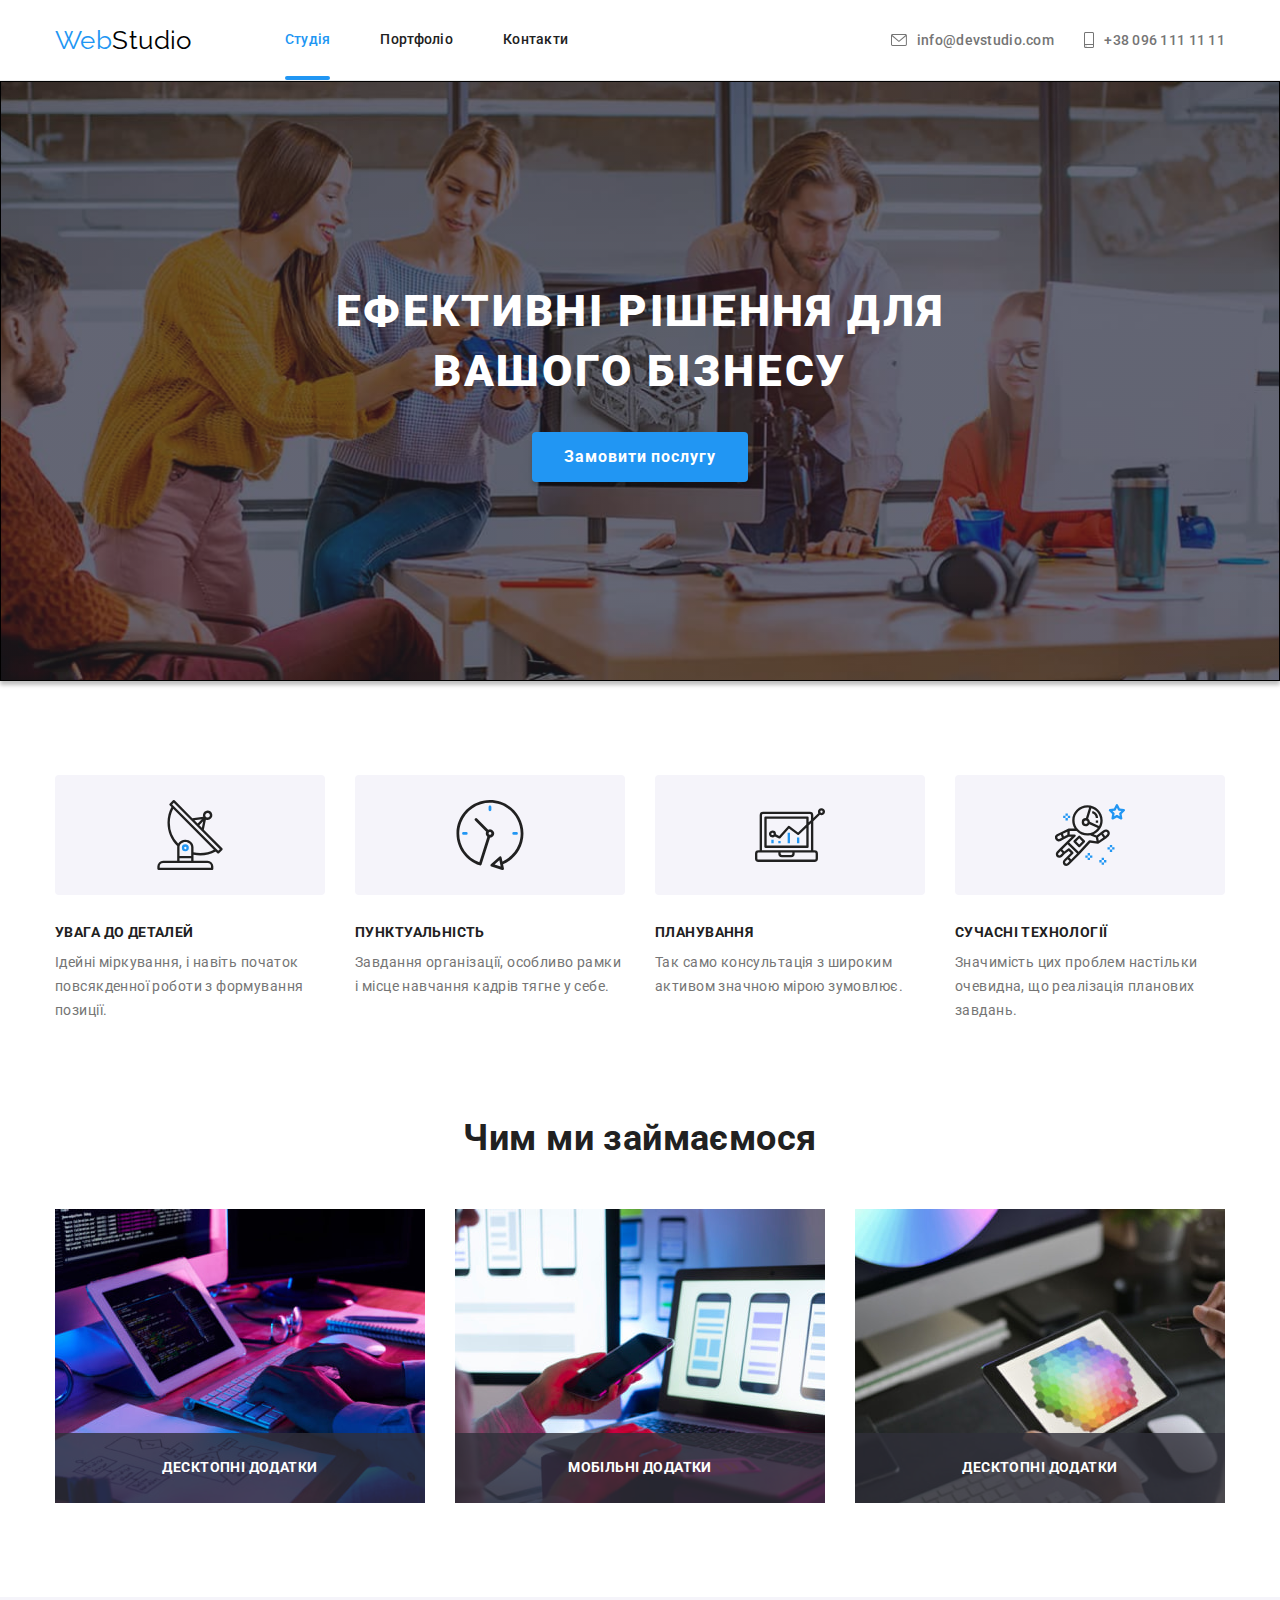
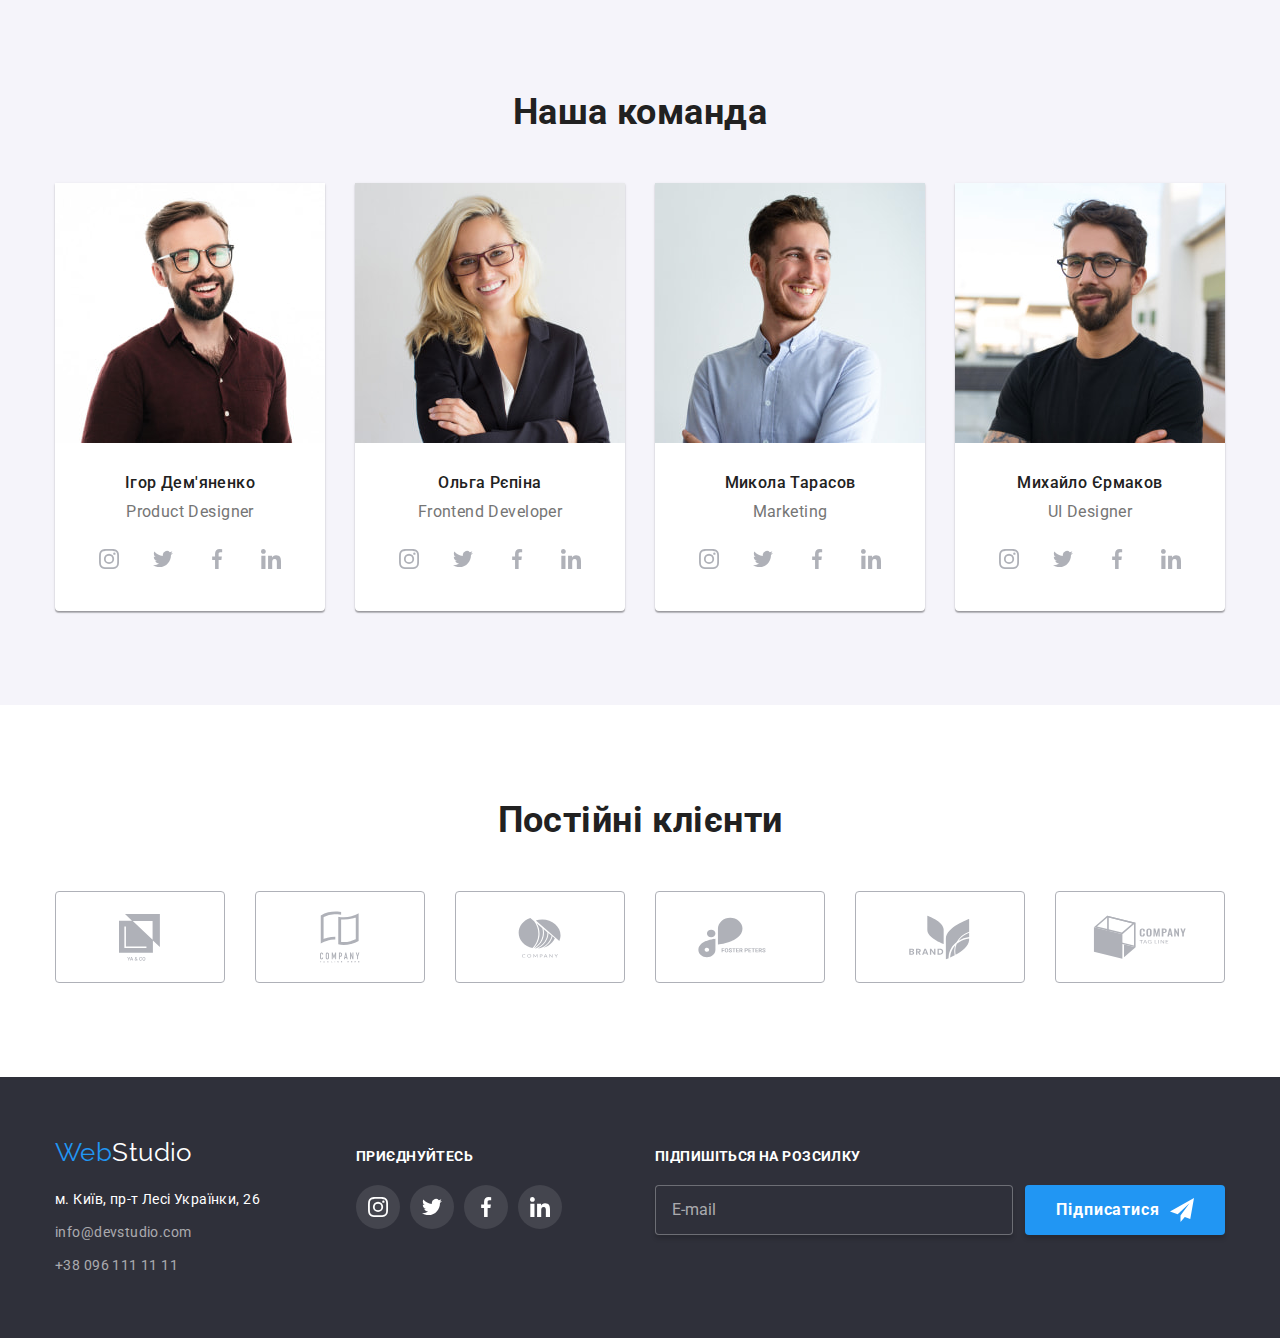
==== index.html @ acabb7f8 "Скопіював файли з попередньої роботи" ====
<!DOCTYPE html>
<html lang="uk">
  <head>
    <meta charset="UTF-8" />
    <meta http-equiv="X-UA-Compatible" content="IE=edge" />
    <meta name="viewport" content="width=device-width, initial-scale=1.0" />
    <title>Веб студія</title>
    <link rel="preconnect" href="https://fonts.googleapis.com" />
    <link rel="preconnect" href="https://fonts.gstatic.com" crossorigin />
    <link
      href="https://fonts.googleapis.com/css2?family=Raleway:wght@700&family=Roboto:wght@400;500;700;900&display=swap"
      rel="stylesheet"
    />
    <link
      rel="stylesheet"
      href="https://cdnjs.cloudflare.com/ajax/libs/modern-normalize/1.1.0/modern-normalize.min.css"
    />
    <link rel="stylesheet" href="./css/main.min.css" />
  </head>
  <body class="page">
    <!-- Шапка -->

    <header class="header">
      <div class="container container--header-flex">
        <nav class="navigation">
          <a href="./index.html" class="logo"
            >Web<span class="logo__item">Studio</span></a
          >

          <ul class="nav-list">
            <li class="nav-list__item">
              <a href="./index.html" class="nav-list__link nav-list__link--current">Студія</a>
            </li>
            <li class="nav-list__item">
              <a href="./portfolio.html" class="nav-list__link">Портфоліо</a>
            </li>
            <li class="nav-list__item"><a href="" class="nav-list__link">Контакти</a></li>
          </ul>
        </nav>

        <ul class="header__contact">
          <li class="header__contact-item">
            <a href="mailto:info@devstudio.com" class="header__contact-link">
              <span class="header__contact-icon-wrapper">
                <svg class="header__contact-icon" width="16" height="16">
                  <use href="./images/icons.svg#icon-envelope"></use>
                </svg> </span
              >info@devstudio.com</a
            >
          </li>
          <li class="header__contact-item">
            <a href="tel:+380961111111" class="header__contact-link">
              <span class="header__contact-icon-wrapper">
                <svg class="header__contact-icon" width="10" height="16">
                  <use href="./images/icons.svg#icon-smartphone"></use>
                </svg> </span
              >+38 096 111 11 11</a
            >
          </li>
        </ul>
      </div>
    </header>

    <main>
      <!-- Герой -->

      <section class="hero">
        <div class="container">
          <h1 class="hero__title">Ефективні рішення для вашого бізнесу</h1>
          <button type="button" class="button hero__button button--curiousblue-color" data-modal-open>
            Замовити послугу
          </button>
        </div>

        <!-- Модальне вікно  -->

        <div class="backdrop backdrop--is-hidden" data-modal>
          <div class="modal">
            <button class="button modal__button" data-modal-close>
              <svg class="modal__icon-closing" width="18" height="18">
                <use href="./images/icons.svg#icon-cross"></use>
              </svg>
            </button>

            <form class="modal-form">
              <b class="modal-form__title"
                >Залиште свої дані, ми вам передзвонимо</b
              >

              <label class="modal-form__field">
                <span class="modal-form__label">Ім'я</span>
                <span class="modal-form__wrapper">
                  <input
                    class="modal-form__input"
                    type="text"
                    name="user-name"
                    required
                  />
                  <svg class="modal-form__icon" width="18" height="18">
                    <use href="./images/icons.svg#icon-name"></use>
                  </svg>
                </span>
              </label>

              <label class="modal-form__field">
                <span class="modal-form__label">Телефон</span>
                <span class="modal-form__wrapper">
                  <input
                    class="modal-form__input"
                    type="tel"
                    name="user-phone"
                    required
                  />
                  <svg class="modal-form__icon" width="18" height="18">
                    <use href="./images/icons.svg#icon-telephone"></use>
                  </svg>
                </span>
              </label>

              <label class="modal-form__field">
                <span class="modal-form__label">Пошта</span>
                <span class="modal-form__wrapper">
                  <input
                    class="modal-form__input"
                    type="email"
                    name="user-mail"
                    required
                  />
                  <svg class="modal-form__icon" width="18" height="18">
                    <use href="./images/icons.svg#icon-mail"></use>
                  </svg>
                </span>
              </label>

              <label class="modal-form__field modal-form__field--indent">
                <span class="modal-form__label">Коментар</span>
                <textarea
                  class="modal-form__comment"
                  name="comment"
                  placeholder="Введіть текст"
                ></textarea>
              </label>

              <div class="modal-form__checkbox">
                <input
                  class="modal-form__policy visually-hidden"
                  type="checkbox"
                  name="policy"
                  id="policy"
                  required
                />

                <label for="policy" class="modal-form__checkbox-label">
                  
                  <span class="modal-form__checkbox-icon">
                    <svg class="modal-form__icon-policy-check" width="16" height="16">
                      <use href="./images/icons.svg#icon-check"></use>
                    </svg>
                  </span>
                  Погоджуюся з розсилкою та приймаю&nbsp;<a
                    class="modal-form__link"
                    href=""
                    >Умови договору</a
                  >
                </label>
              </div>

              <button class="button modal-form__button button--curiousblue-color" type="submit">Відправити</button>
            </form>
          </div>
        </div>
      </section>

      <!-- Друга секція Якості-->

      <section class="section">
        <div class="container">
          <h2 class="section__title visually-hidden">Особливості організації</h2>

          <ul class="qualities-list">
            <li class="qualities-list__item">
              <div class="qualities-list__icon-wrapper">
                <svg class="qualities-list__item-icon" width="70" height="70">
                  <use href="./images/icons.svg#icon-antenna"></use>
                </svg>
              </div>
              <h3 class="qualities-list__title">Увага до деталей</h3>
              <p class="qualities-list__text">
                Ідейні міркування, і навіть початок повсякденної роботи з
                формування позиції.
              </p>
            </li>
            <li class="qualities-list__item">
              <div class="qualities-list__icon-wrapper">
                <svg class="qualities-list__item-icon" width="70" height="70">
                  <use href="./images/icons.svg#icon-clock"></use>
                </svg>
              </div>
              <h3 class="qualities-list__title">Пунктуальність</h3>
              <p class="qualities-list__text">
                Завдання організації, особливо рамки і місце навчання кадрів
                тягне у себе.
              </p>
            </li>
            <li class="qualities-list__item">
              <div class="qualities-list__icon-wrapper">
                <svg class="qualities-list__item-icon" width="70" height="70">
                  <use href="./images/icons.svg#icon-diagram"></use>
                </svg>
              </div>
              <h3 class="qualities-list__title">Планування</h3>
              <p class="qualities-list__text">
                Так само консультація з широким активом значною мірою зумовлює.
              </p>
            </li>
            <li class="qualities-list__item">
              <div class="qualities-list__icon-wrapper">
                <svg class="qualities-list__item-icon" width="70" height="70">
                  <use href="./images/icons.svg#icon-astronaut"></use>
                </svg>
              </div>
              <h3 class="qualities-list__title">Сучасні технології</h3>
              <p class="qualities-list__text">
                Значимість цих проблем настільки очевидна, що реалізація
                планових завдань.
              </p>
            </li>
          </ul>
        </div>
      </section>

      <!-- Третя секція Профіль-->

      <section class="section section--indent">
        <div class="container">
          <h2 class="section__title">Чим ми займаємося</h2>

          <ul class="profile">
            <li class="profile__item">
              <img
                class="image"
                src="./images/img_1.jpg"
                alt="Десктопні додатки"
                width="370"
              />
              <div class="profile__background-text">
                <p class="profile__text">Десктопні додатки</p>
              </div>
            </li>
            <li class="profile__item">
              <img
                class="image"
                src="./images/img_2.jpg"
                alt="Мобільні додатки"
                width="370"
              />
              <div class="profile__background-text">
                <p class="profile__text">Мобільні додатки</p>
              </div>
            </li>
            <li class="profile__item">
              <img
                class="image"
                src="./images/img_3.jpg"
                alt="Дизайнерські рішення"
                width="370"
              />
              <div class="profile__background-text">
                <p class="profile__text">Десктопні додатки</p>
              </div>
            </li>
          </ul>
        </div>
      </section>

      <!-- Четверта секція Команда-->

      <section class="section section--team-bg">
        <div class="container">
          <h2 class="section__title">Наша команда</h2>

          <ul class="team-list">
            <li class="team-list__item">
              <img
                class="image"
                src="./images/fotoPorductDesinger.jpg"
                alt="Фото Ігора Дем'яненко"
                width="270"
              />
              <div class="team-list__item-body">
                <h3 class="team-list__title">Ігор Дем'яненко</h3>
                <p class="team-list__text" lang="en">Product Designer</p>
                <ul class="socials">
                  <li class="socials__item">
                    <a href="" class="socials__link socials__link--color-team">
                      <svg class="socials__icon" width="20" height="20">
                        <use href="./images/icons.svg#icon-instagram"></use>
                      </svg>
                    </a>
                  </li>
                  <li class="socials__item">
                    <a href="" class="socials__link socials__link--color-team">
                      <svg class="socials__icon" width="20" height="20">
                        <use href="./images/icons.svg#icon-twitter"></use>
                      </svg>
                    </a>
                  </li>
                  <li class="socials__item">
                    <a href="" class="socials__link socials__link--color-team">
                      <svg class="socials__icon" width="20" height="20">
                        <use href="./images/icons.svg#icon-facebook"></use>
                      </svg>
                    </a>
                  </li>
                  <li class="socials__item">
                    <a href="" class="socials__link socials__link--color-team">
                      <svg class="socials__icon" width="20" height="20">
                        <use href="./images/icons.svg#icon-linkedin"></use>
                      </svg>
                    </a>
                  </li>
                </ul>
              </div>
            </li>
            <li class="team-list__item">
              <img
                class="image"
                src="./images/fotoFrontendDeveloper.jpg"
                alt="Фото Ольгі Рєпіна"
                width="270"
              />
              <div class="team-list__item-body">
                <h3 class="team-list__title">Ольга Рєпіна</h3>
                <p class="team-list__text" lang="en">Frontend Developer</p>
                <ul class="socials">
                  <li class="socials__item">
                    <a href="" class="socials__link socials__link--color-team">
                      <svg class="socials__icon" width="20" height="20">
                        <use href="./images/icons.svg#icon-instagram"></use>
                      </svg>
                    </a>
                  </li>
                  <li class="socials__item">
                    <a href="" class="socials__link socials__link--color-team">
                      <svg class="socials__icon" width="20" height="20">
                        <use href="./images/icons.svg#icon-twitter"></use>
                      </svg>
                    </a>
                  </li>
                  <li class="socials__item">
                    <a href="" class="socials__link socials__link--color-team">
                      <svg class="socials__icon" width="20" height="20">
                        <use href="./images/icons.svg#icon-facebook"></use>
                      </svg>
                    </a>
                  </li>
                  <li class="socials__item">
                    <a href="" class="socials__link socials__link--color-team">
                      <svg class="socials__icon" width="20" height="20">
                        <use href="./images/icons.svg#icon-linkedin"></use>
                      </svg>
                    </a>
                  </li>
                </ul>
              </div>
            </li>
            <li class="team-list__item">
              <img
                class="image"
                src="./images/fotoMarketing.jpg"
                alt="Фото Миколи Тарасова"
                width="270"
              />
              <div class="team-list__item-body">
                <h3 class="team-list__title">Микола Тарасов</h3>
                <p class="team-list__text" lang="en">Marketing</p>
                <ul class="socials">
                  <li class="socials__item">
                    <a href="" class="socials__link socials__link--color-team">
                      <svg class="socials__icon" width="20" height="20">
                        <use href="./images/icons.svg#icon-instagram"></use>
                      </svg>
                    </a>
                  </li>
                  <li class="socials__item">
                    <a href="" class="socials__link socials__link--color-team">
                      <svg class="socials__icon" width="20" height="20">
                        <use href="./images/icons.svg#icon-twitter"></use>
                      </svg>
                    </a>
                  </li>
                  <li class="socials__item">
                    <a href="" class="socials__link socials__link--color-team">
                      <svg class="socials__icon" width="20" height="20">
                        <use href="./images/icons.svg#icon-facebook"></use>
                      </svg>
                    </a>
                  </li>
                  <li class="socials__item">
                    <a href="" class="socials__link socials__link--color-team">
                      <svg class="socials__icon" width="20" height="20">
                        <use href="./images/icons.svg#icon-linkedin"></use>
                      </svg>
                    </a>
                  </li>
                </ul>
              </div>
            </li>
            <li class="team-list__item">
              <img
                class="image"
                src="./images/fotoUIDesigner.jpg"
                alt="Фото Михайло Єрмакова"
                width="270"
              />
              <div class="team-list__item-body">
                <h3 class="team-list__title">Михайло Єрмаков</h3>
                <p class="team-list__text" lang="en">UI Designer</p>
                <ul class="socials">
                  <li class="socials__item">
                    <a href="" class="socials__link socials__link--color-team">
                      <svg class="socials__icon" width="20" height="20">
                        <use href="./images/icons.svg#icon-instagram"></use>
                      </svg>
                    </a>
                  </li>
                  <li class="socials__item">
                    <a href="" class="socials__link socials__link--color-team">
                      <svg class="socials__icon" width="20" height="20">
                        <use href="./images/icons.svg#icon-twitter"></use>
                      </svg>
                    </a>
                  </li>
                  <li class="socials__item">
                    <a href="" class="socials__link socials__link--color-team">
                      <svg class="socials__icon" width="20" height="20">
                        <use href="./images/icons.svg#icon-facebook"></use>
                      </svg>
                    </a>
                  </li>
                  <li class="socials__item">
                    <a href="" class="socials__link socials__link--color-team">
                      <svg class="socials__icon" width="20" height="20">
                        <use href="./images/icons.svg#icon-linkedin"></use>
                      </svg>
                    </a>
                  </li>
                </ul>
              </div>
            </li>
          </ul>
        </div>
      </section>

      <!-- П'ята секція Постійні клієнти -->

      <section class="section">
        <div class="container">
          <h2 class="section__title">Постійні клієнти</h2>

          <ul class="client-list">
            <li class="client-list__item">
              <a href="" class="client-list__link">
                <svg class="client-list__icon" width="41" height="47">
                  <use href="./images/icons.svg#icon-client-1"></use>
                </svg>
              </a>
            </li>

            <li class="client-list__item">
              <a href="" class="client-list__link">
                <svg class="client-list__icon" width="40" height="52">
                  <use href="./images/icons.svg#icon-client-2"></use>
                </svg>
              </a>
            </li>

            <li class="client-list__item">
              <a href="" class="client-list__link">
                <svg class="client-list__icon" width="43" height="41">
                  <use href="./images/icons.svg#icon-client-3"></use>
                </svg>
              </a>
            </li>

            <li class="client-list__item">
              <a href="" class="client-list__link">
                <svg class="client-list__icon" width="84" height="41">
                  <use href="./images/icons.svg#icon-client-4"></use>
                </svg>
              </a>
            </li>

            <li class="client-list__item">
              <a href="" class="client-list__link">
                <svg class="client-list__icon" width="63" height="45">
                  <use href="./images/icons.svg#icon-client-5"></use>
                </svg>
              </a>
            </li>

            <li class="client-list__item">
              <a href="" class="client-list__link">
                <svg class="client-list__icon" width="94" height="44">
                  <use href="./images/icons.svg#icon-client-6"></use>
                </svg>
              </a>
            </li>
          </ul>
        </div>
      </section>
    </main>

    <!-- Футер -->

    <footer class="footer">
      <div class="container container--footer-flex">
        <div>
          <a href="./index.html" class="logo footer__logo"
            >Web<span class="logo__item logo__item--color-white">Studio</span></a
          >

          <address class="address">
            м. Київ, пр-т Лесі Українки, 26
            <ul class="address__contact">
              <li class="address__contact-item">
                <a href="mailto:info@devstudio.com" class="address__contact-link"
                  >info@devstudio.com</a
                >
              </li>
              <li class="address__contact-item">
                <a href="tel:+380961111111" class="address__contact-link">+38 096 111 11 11</a>
              </li>
            </ul>
          </address>
        </div>
        <div class="footer__social-media">
          <b class="footer__text">приєднуйтесь</b>
          <ul class="socials">
            <li class="socials__item">
              <a href="" class="socials__link">
                <svg class="socials__icon" width="20" height="20">
                  <use href="./images/icons.svg#icon-instagram"></use>
                </svg>
              </a>
            </li>
            <li class="socials__item">
              <a href="" class="socials__link">
                <svg class="socials__icon" width="20" height="20">
                  <use href="./images/icons.svg#icon-twitter"></use>
                </svg>
              </a>
            </li>
            <li class="socials__item">
              <a href="" class="socials__link">
                <svg class="socials__icon" width="20" height="20">
                  <use href="./images/icons.svg#icon-facebook"></use>
                </svg>
              </a>
            </li>
            <li class="socials__item">
              <a href="" class="socials__link">
                <svg class="socials__icon" width="20" height="20">
                  <use href="./images/icons.svg#icon-linkedin"></use>
                </svg>
              </a>
            </li>
          </ul>
          
        </div>
        <div class="footer__mailing">
          <b class="footer__text">Підпишіться на розсилку</b>
          <form class="form">
            <input
              class="form__input"
              type="email"
              name="mail"
              autocomplete="off"
              placeholder="E-mail"
            />
            <button class="button form__button button--curiousblue-color" type="submit">
              Підписатися
              <svg class="button__icon" width="24" height="24">
                <use href="./images/icons.svg#icon-send"></use>
              </svg>
            </button>
          </form>
        </div>
      </div>
    </footer>
    <script src="./js/modal.js"></script>
  </body>
</html>
---- css/main.min.css ----
:root{--primary-font: "Roboto", sans-serif;--secondary-font: "Raleway", sans-serif;--primary-text-color: #757575;--title-text-color: #212121;--accent-color: #2196f3;--primary-white-color: #ffffff;--secondary-background-color: #2f303a;--third-background-color: #f5f4fa;--hero-background-color: #c4c4c4;--black-color: #000000;--transparent-white-color: rgba(255, 255, 255, 0.6);--curiousblue-color: #188ce8;--gallery-color: #eeeeee;--shadow-color: rgba(0, 0, 0, 0.25);--backdrop-color: rgba(0, 0, 0, 0.2);--bombay-color: #afb1b8}.works-list,.filter,.address__contact,.client-list,.socials,.team-list,.profile,.qualities-list,.nav-list,.header__contact{margin:0;padding:0;list-style:none}.nav-list,.header__contact{display:-webkit-box;display:-ms-flexbox;display:flex;font-weight:500;line-height:1.14;letter-spacing:.02em}.address__contact-link,.nav-list__link,.header__contact-link{text-decoration:none;-webkit-transition:color 250ms cubic-bezier(0.4, 0, 0.2, 1);transition:color 250ms cubic-bezier(0.4, 0, 0.2, 1)}.address__contact-link:hover,.nav-list__link:hover,.header__contact-link:hover,.address__contact-link:focus,.nav-list__link:focus,.header__contact-link:focus{color:var(--accent-color)}.visually-hidden{position:absolute;width:1px;height:1px;margin:-1px;border:0;padding:0;white-space:nowrap;-webkit-clip-path:inset(100%);clip-path:inset(100%);clip:rect(0 0 0 0);overflow:hidden}.page{background-color:var(--primary-white-color);color:var(--primary-text-color);font-family:var(--primary-font);font-size:14px;line-height:1.71;letter-spacing:.03em}.image{display:block;margin-top:0;margin-bottom:0}.container{width:1200px;margin-left:auto;margin-right:auto;padding-left:15px;padding-right:15px}.container--header-flex{display:-webkit-box;display:-ms-flexbox;display:flex;-webkit-box-align:center;-ms-flex-align:center;align-items:center;-webkit-box-pack:justify;-ms-flex-pack:justify;justify-content:space-between}.container--footer-flex{display:-webkit-box;display:-ms-flexbox;display:flex;-webkit-box-align:baseline;-ms-flex-align:baseline;align-items:baseline;-webkit-box-pack:center;-ms-flex-pack:center;justify-content:center}.logo{color:var(--accent-color);font-family:var(--secondary-font);font-size:26px;line-height:1.19;text-decoration:none}.logo__item{color:var(--black-color)}.logo__item--color-white{color:var(--primary-white-color)}.button{display:-webkit-inline-box;display:-ms-inline-flexbox;display:inline-flex;-webkit-box-align:center;-ms-flex-align:center;align-items:center;-webkit-box-pack:center;-ms-flex-pack:center;justify-content:center;min-width:200px;background-color:var(--accent-color);color:var(--primary-white-color);font-family:inherit;font-weight:700;font-size:16px;line-height:1.88;letter-spacing:.06em;cursor:pointer;border-radius:4px;border-width:0;-webkit-transition:background-color 250ms cubic-bezier(0.4, 0, 0.2, 1);transition:background-color 250ms cubic-bezier(0.4, 0, 0.2, 1);-webkit-box-shadow:0px 4px 4px rgba(0,0,0,.15);box-shadow:0px 4px 4px rgba(0,0,0,.15)}.button--curiousblue-color:hover,.button--curiousblue-color:focus{background-color:var(--curiousblue-color)}.button__icon{margin-left:10px;fill:var(--primary-white-color)}.header{border-bottom:1px solid #ececec}.header__contact-item:last-child{margin-left:30px}.header__contact-icon-wrapper{vertical-align:text-bottom;margin-right:10px;font-size:0}.header__contact-icon{fill:currentColor}.header__contact-link{padding-top:32px;padding-bottom:32px;color:var(--primary-text-color)}.navigation{display:-webkit-box;display:-ms-flexbox;display:flex;-webkit-box-align:center;-ms-flex-align:center;align-items:center;-webkit-box-pack:center;-ms-flex-pack:center;justify-content:center}.nav-list__item:first-child{margin-left:93px}.nav-list__item:not(:last-child){margin-right:50px}.nav-list__link{display:block;padding-top:32px;padding-bottom:32px;color:var(--title-text-color)}.nav-list__link--current{position:relative;color:var(--accent-color)}.nav-list__link--current::after{position:absolute;left:0;bottom:0;content:"";width:100%;height:4px;background-color:var(--accent-color);border-radius:2px}.hero{max-width:1600px;height:600px;margin:0 auto;background-color:var(--hero-background-color);background-image:-webkit-gradient(linear, left top, right top, from(rgba(47, 48, 58, 0.4)), to(rgba(47, 48, 58, 0.4))),url(../images/banner.jpg);background-image:linear-gradient(to right, rgba(47, 48, 58, 0.4), rgba(47, 48, 58, 0.4)),url(../images/banner.jpg);background-repeat:no-repeat;background-position:center;background-size:cover;border:1px solid #000;-webkit-box-shadow:0px 4px 4px rgba(0,0,0,.25);box-shadow:0px 4px 4px rgba(0,0,0,.25);text-align:center}.hero__title{max-width:696px;padding-top:200px;margin-top:0;margin-bottom:30px;margin-left:auto;margin-right:auto;color:var(--primary-white-color);font-weight:900;font-size:44px;line-height:1.36;letter-spacing:.06em;text-transform:uppercase}.hero__button{padding:10px 32px}.backdrop{position:fixed;top:0;left:0;width:100%;height:100%;background-color:var(--backdrop-color);z-index:2;opacity:1;-webkit-transition:opacity 250ms cubic-bezier(0.4, 0, 0.2, 1),visibility 250ms cubic-bezier(0.4, 0, 0.2, 1);transition:opacity 250ms cubic-bezier(0.4, 0, 0.2, 1),visibility 250ms cubic-bezier(0.4, 0, 0.2, 1)}.backdrop--is-hidden{visibility:hidden;opacity:0;pointer-events:none}.modal{position:absolute;top:50%;left:50%;padding:40px;min-width:528px;background-color:var(--primary-white-color);-webkit-box-shadow:0px 1px 3px rgba(0,0,0,.12),0px 1px 1px rgba(0,0,0,.14),0px 2px 1px rgba(0,0,0,.2);box-shadow:0px 1px 3px rgba(0,0,0,.12),0px 1px 1px rgba(0,0,0,.14),0px 2px 1px rgba(0,0,0,.2);border-radius:4px;-webkit-transform:translate(-50%, -50%) scale(1);transform:translate(-50%, -50%) scale(1);-webkit-transition:-webkit-transform 250ms cubic-bezier(0.4, 0, 0.2, 1);transition:-webkit-transform 250ms cubic-bezier(0.4, 0, 0.2, 1);transition:transform 250ms cubic-bezier(0.4, 0, 0.2, 1);transition:transform 250ms cubic-bezier(0.4, 0, 0.2, 1), -webkit-transform 250ms cubic-bezier(0.4, 0, 0.2, 1)}.backdrop--is-hidden .modal{-webkit-transform:translate(-50%, -50%) scale(1.1);transform:translate(-50%, -50%) scale(1.1)}.modal__button{position:absolute;top:8px;right:8px;display:-webkit-box;display:-ms-flexbox;display:flex;-webkit-box-pack:center;-ms-flex-pack:center;justify-content:center;-webkit-box-align:center;-ms-flex-align:center;align-items:center;min-width:30px;height:30px;border-radius:50px;background-color:rgba(0,0,0,0);border:1px solid rgba(0,0,0,.1);margin:0;padding:0;-webkit-box-shadow:none;box-shadow:none}.modal__icon-closing{fill:var(--black-color);-webkit-transition:fill 250ms cubic-bezier(0.4, 0, 0.2, 1);transition:fill 250ms cubic-bezier(0.4, 0, 0.2, 1)}.modal__button:hover .modal__icon-closing,.modal__button:focus .modal__icon-closing{fill:var(--accent-color)}.modal-form__title{display:-webkit-inline-box;display:-ms-inline-flexbox;display:inline-flex;margin-bottom:12px;color:var(--title-text-color);font-size:20px;line-height:1.15}.modal-form__field{position:relative;display:-webkit-box;display:-ms-flexbox;display:flex;-webkit-box-orient:vertical;-webkit-box-direction:normal;-ms-flex-direction:column;flex-direction:column;margin-bottom:10px;text-align:left}.modal-form__field--indent{margin-bottom:20px}.modal-form__label{margin-bottom:4px;font-size:12px;line-height:1.17;letter-spacing:.01em}.modal-form__wrapper{position:relative;color:var(--title-text-color)}.modal-form__input{width:100%;max-height:40px;padding-top:12px;padding-bottom:12px;padding-left:42px;padding-right:15px;color:var(--title-text-color);cursor:pointer;border:1px solid rgba(33,33,33,.2);border-radius:4px;font-size:12px;line-height:1.17;letter-spacing:.01em;-webkit-transition:border-color 250ms cubic-bezier(0.4, 0, 0.2, 1);transition:border-color 250ms cubic-bezier(0.4, 0, 0.2, 1)}.modal-form__input:focus{outline:none;border-color:var(--accent-color)}.modal-form__icon{fill:currentColor;position:absolute;top:50%;left:15px;-webkit-transform:translateY(-50%);transform:translateY(-50%);-webkit-transition:fill 250ms cubic-bezier(0.4, 0, 0.2, 1);transition:fill 250ms cubic-bezier(0.4, 0, 0.2, 1)}.modal-form__input:focus+.modal-form__icon{fill:var(--accent-color)}.modal-form__comment{padding:12px 16px;min-height:120px;resize:none;border:1px solid rgba(33,33,33,.2);border-radius:4px;cursor:pointer;font-size:12px;line-height:1.17;letter-spacing:.01em;-webkit-transition:border-color 250ms cubic-bezier(0.4, 0, 0.2, 1);transition:border-color 250ms cubic-bezier(0.4, 0, 0.2, 1)}.modal-form__comment:focus{outline:none;border-color:var(--accent-color)}.modal-form__comment::-webkit-input-placeholder{letter-spacing:.01em;color:rgba(117,117,117,.5)}.modal-form__comment::-moz-placeholder{letter-spacing:.01em;color:rgba(117,117,117,.5)}.modal-form__comment:-ms-input-placeholder{letter-spacing:.01em;color:rgba(117,117,117,.5)}.modal-form__comment::-ms-input-placeholder{letter-spacing:.01em;color:rgba(117,117,117,.5)}.modal-form__comment::placeholder{letter-spacing:.01em;color:rgba(117,117,117,.5)}.modal-form__checkbox{margin-bottom:30px}.modal-form__checkbox-label{display:-webkit-box;display:-ms-flexbox;display:flex;-webkit-box-align:center;-ms-flex-align:center;align-items:center;-webkit-box-pack:center;-ms-flex-pack:center;justify-content:center;cursor:pointer}.modal-form__checkbox-icon{display:inline-block;position:relative;width:16px;height:16px;margin-right:8px;border-radius:2px;border:2px solid var(--black-color);background-color:rgba(0,0,0,0);-webkit-transition:background-color 250ms cubic-bezier(0.4, 0, 0.2, 1),border-color 250ms cubic-bezier(0.4, 0, 0.2, 1);transition:background-color 250ms cubic-bezier(0.4, 0, 0.2, 1),border-color 250ms cubic-bezier(0.4, 0, 0.2, 1)}.modal-form__policy:focus+.modal-form__checkbox-label .modal-form__checkbox-icon{outline:1px solid var(--accent-color)}.modal-form__policy:checked+.modal-form__checkbox-label .modal-form__checkbox-icon{background-color:var(--accent-color);border-color:var(--accent-color)}.modal-form__icon-policy-check{display:inline-block;position:absolute;top:50%;left:50%;-webkit-transform:translate(-50%, -50%);transform:translate(-50%, -50%);background-color:rgba(0,0,0,0);opacity:0;-webkit-transition:opacity 250ms cubic-bezier(0.4, 0, 0.2, 1);transition:opacity 250ms cubic-bezier(0.4, 0, 0.2, 1)}.modal-form__policy:checked+.modal-form__checkbox-label .modal-form__icon-policy-check{opacity:1}.modal-form__link{color:var(--accent-color)}.modal-form__button{margin:0 auto;padding:10px 52px}.section{padding-bottom:94px;padding-top:94px}.section--indent{padding-top:0}.section--team-bg{background-color:var(--third-background-color)}.section__title{margin-top:0;margin-bottom:50px;color:var(--title-text-color);font-weight:700;font-size:36px;line-height:1.17;text-align:center}.qualities-list{display:-webkit-box;display:-ms-flexbox;display:flex}.qualities-list__item{width:calc((100% - 90px)/4);margin-right:30px}.qualities-list__item:last-child{margin-right:0px}.qualities-list__icon-wrapper{display:-webkit-box;display:-ms-flexbox;display:flex;-webkit-box-align:center;-ms-flex-align:center;align-items:center;-webkit-box-pack:center;-ms-flex-pack:center;justify-content:center;height:120px;margin-bottom:30px;border-radius:4px;background-color:var(--third-background-color)}.qualities-list__title{margin-top:0;margin-bottom:10px;color:var(--title-text-color);font-size:inherit;font-weight:700;line-height:1.14;text-transform:uppercase}.qualities-list__text{margin-top:0;margin-bottom:0}.profile{display:-webkit-box;display:-ms-flexbox;display:flex}.profile__item{position:relative;width:calc((100% - 60px)/3)}.profile__item:not(:last-child){margin-right:30px}.profile__background-text{position:absolute;bottom:0;left:0;display:inline-block;width:100%;background-color:rgba(47,48,58,.8);text-align:center}.profile__text{margin:0;padding-top:27px;padding-bottom:27px;color:var(--primary-white-color);font-weight:700;line-height:1.14;text-transform:uppercase}.team-list{display:-webkit-box;display:-ms-flexbox;display:flex}.team-list__item{width:calc((100% - 90px)/4);margin-right:30px;background-color:var(--primary-white-color);-webkit-box-shadow:0px 1px 3px rgba(0,0,0,.12),0px 1px 1px rgba(0,0,0,.14),0px 2px 1px rgba(0,0,0,.2);box-shadow:0px 1px 3px rgba(0,0,0,.12),0px 1px 1px rgba(0,0,0,.14),0px 2px 1px rgba(0,0,0,.2);border-radius:0px 0px 4px 4px;font-size:16px;line-height:1.19;text-align:center}.team-list__item:last-child{margin-right:0px}.team-list__item-body{padding-top:30px;padding-bottom:30px;padding-left:10px;padding-right:10px}.team-list__title{margin-top:0;margin-bottom:10px;color:var(--title-text-color);font-weight:500;font-size:inherit}.team-list__text{margin-top:0;margin-bottom:16px}.socials{display:-webkit-box;display:-ms-flexbox;display:flex;-webkit-box-align:center;-ms-flex-align:center;align-items:center;-webkit-box-pack:center;-ms-flex-pack:center;justify-content:center;line-height:0}.socials__item{margin-right:10px}.socials__item:last-child{margin-right:0}.socials__link{display:-webkit-box;display:-ms-flexbox;display:flex;-webkit-box-align:center;-ms-flex-align:center;align-items:center;-webkit-box-pack:center;-ms-flex-pack:center;justify-content:center;width:44px;height:44px;border-radius:50px;background-color:rgba(255,255,255,.1);color:var(--primary-white-color);cursor:pointer;-webkit-transition:background-color 250ms cubic-bezier(0.4, 0, 0.2, 1);transition:background-color 250ms cubic-bezier(0.4, 0, 0.2, 1)}.socials__link--color-team{background-color:var(--primary-white-color);color:var(--bombay-color);-webkit-transition:background-color 250ms cubic-bezier(0.4, 0, 0.2, 1),color 250ms cubic-bezier(0.4, 0, 0.2, 1);transition:background-color 250ms cubic-bezier(0.4, 0, 0.2, 1),color 250ms cubic-bezier(0.4, 0, 0.2, 1)}.socials__link:hover,.socials__link:focus{background-color:var(--accent-color)}.socials__link--color-team:hover,.socials__link--color-team:focus{background-color:var(--accent-color);color:var(--primary-white-color)}.socials__icon{fill:currentColor}.client-list{display:-webkit-box;display:-ms-flexbox;display:flex}.client-list__item{width:calc((100% - 150px)/6);margin-right:30px;color:var(--bombay-color)}.client-list__item:last-child{margin-right:0}.client-list__link{display:-webkit-box;display:-ms-flexbox;display:flex;-webkit-box-align:center;-ms-flex-align:center;align-items:center;-webkit-box-pack:center;-ms-flex-pack:center;justify-content:center;height:92px;border:1px solid var(--bombay-color);border-radius:4px;-webkit-transition:border-color 250ms cubic-bezier(0.4, 0, 0.2, 1),color 250ms cubic-bezier(0.4, 0, 0.2, 1);transition:border-color 250ms cubic-bezier(0.4, 0, 0.2, 1),color 250ms cubic-bezier(0.4, 0, 0.2, 1);color:inherit}.client-list__link:hover,.client-list__link:focus{color:var(--accent-color);border-color:var(--accent-color)}.client-list__icon{fill:currentColor}.footer{background-color:var(--secondary-background-color);padding-top:60px;padding-bottom:60px}.footer__logo{display:inline-block;margin-bottom:20px}.footer__social-media{margin-left:70px}.footer__mailing{margin-left:93px}.footer__text{display:-webkit-inline-box;display:-ms-inline-flexbox;display:inline-flex;margin-bottom:20px;font-weight:700;line-height:1.14;text-transform:uppercase;color:var(--primary-white-color)}.address{color:var(--primary-white-color);min-width:231px;font-style:inherit}.address__contact{margin-top:9px}.address__contact-item:first-child{margin-bottom:9px}.address__contact-link{color:var(--transparent-white-color)}.form{display:-webkit-box;display:-ms-flexbox;display:flex}.form__input{min-width:358px;padding:0px 16px;font-size:16px;line-height:1.25;border:1px solid rgba(255,255,255,.3);border-radius:4px;color:var(--primary-white-color);background-color:var(--secondary-background-color);-webkit-box-shadow:0px 4px 4px rgba(0,0,0,.15);box-shadow:0px 4px 4px rgba(0,0,0,.15)}.form__input::-webkit-input-placeholder{color:var(--transparent-white-color)}.form__input::-moz-placeholder{color:var(--transparent-white-color)}.form__input:-ms-input-placeholder{color:var(--transparent-white-color)}.form__input::-ms-input-placeholder{color:var(--transparent-white-color)}.form__input::placeholder{color:var(--transparent-white-color)}.form__button{padding:10px 28px;margin-left:12px;min-width:200px}.filter{display:-webkit-box;display:-ms-flexbox;display:flex;-webkit-box-align:center;-ms-flex-align:center;align-items:center;-webkit-box-pack:center;-ms-flex-pack:center;justify-content:center}.filter--indent{margin-bottom:50px}.filter__item{margin-right:8px}.filter__item:last-child{margin-right:0}.filter__button{padding:6px 22px;min-width:67px;background-color:var(--third-background-color);color:var(--title-text-color);font-weight:500;line-height:1.62;letter-spacing:.03em;-webkit-box-shadow:none;box-shadow:none;-webkit-transition:background-color 250ms cubic-bezier(0.4, 0, 0.2, 1),color 250ms cubic-bezier(0.4, 0, 0.2, 1),-webkit-box-shadow 250ms cubic-bezier(0.4, 0, 0.2, 1);transition:background-color 250ms cubic-bezier(0.4, 0, 0.2, 1),color 250ms cubic-bezier(0.4, 0, 0.2, 1),-webkit-box-shadow 250ms cubic-bezier(0.4, 0, 0.2, 1);transition:background-color 250ms cubic-bezier(0.4, 0, 0.2, 1),color 250ms cubic-bezier(0.4, 0, 0.2, 1),box-shadow 250ms cubic-bezier(0.4, 0, 0.2, 1);transition:background-color 250ms cubic-bezier(0.4, 0, 0.2, 1),color 250ms cubic-bezier(0.4, 0, 0.2, 1),box-shadow 250ms cubic-bezier(0.4, 0, 0.2, 1),-webkit-box-shadow 250ms cubic-bezier(0.4, 0, 0.2, 1)}.filter__button--current,.filter__button:hover,.filter__button:focus{background-color:var(--accent-color);color:var(--primary-white-color);-webkit-box-shadow:0px 3px 1px rgba(0,0,0,.1),0px 1px 2px rgba(0,0,0,.08),0px 2px 2px rgba(0,0,0,.12);box-shadow:0px 3px 1px rgba(0,0,0,.1),0px 1px 2px rgba(0,0,0,.08),0px 2px 2px rgba(0,0,0,.12)}.works-list{display:-webkit-box;display:-ms-flexbox;display:flex;-ms-flex-wrap:wrap;flex-wrap:wrap}.works-list__item{width:calc((100% - 60px)/3);margin-right:30px;margin-bottom:30px;background-color:var(--primary-white-color)}.works-list__item:nth-child(3n){margin-right:0px}.works-list__item:nth-last-child(-n+3){margin-bottom:0px}.works-link{display:block;text-decoration:none;-webkit-transition:-webkit-box-shadow 250ms cubic-bezier(0.4, 0, 0.2, 1);transition:-webkit-box-shadow 250ms cubic-bezier(0.4, 0, 0.2, 1);transition:box-shadow 250ms cubic-bezier(0.4, 0, 0.2, 1);transition:box-shadow 250ms cubic-bezier(0.4, 0, 0.2, 1), -webkit-box-shadow 250ms cubic-bezier(0.4, 0, 0.2, 1)}.works-link:hover,.works-link:focus{-webkit-box-shadow:0px 1px 1px rgba(0,0,0,.12),0px 4px 4px rgba(0,0,0,.06),1px 4px 6px rgba(0,0,0,.16);box-shadow:0px 1px 1px rgba(0,0,0,.12),0px 4px 4px rgba(0,0,0,.06),1px 4px 6px rgba(0,0,0,.16)}.works-link__title{margin-top:0;margin-bottom:4px;color:var(--title-text-color);font-weight:700;font-size:18px;line-height:2;letter-spacing:.06em}.works-link__wrapper{position:relative;overflow:hidden}.works-link__body{border-left:1px solid var(--gallery-color);border-right:1px solid var(--gallery-color);border-bottom:1px solid var(--gallery-color);padding-top:20px;padding-bottom:20px;padding-left:24px;padding-right:24px}.works-link__text{margin-top:0;margin-bottom:0;color:var(--primary-text-color);font-size:16px;line-height:1.88}.works-overlay{position:absolute;top:0;left:0;width:100%;height:100%;background-color:rgba(33,150,243,.9);-webkit-transform:translateY(100%);transform:translateY(100%);-webkit-transition:-webkit-transform 250ms cubic-bezier(0.4, 0, 0.2, 1);transition:-webkit-transform 250ms cubic-bezier(0.4, 0, 0.2, 1);transition:transform 250ms cubic-bezier(0.4, 0, 0.2, 1);transition:transform 250ms cubic-bezier(0.4, 0, 0.2, 1), -webkit-transform 250ms cubic-bezier(0.4, 0, 0.2, 1);opacity:1}.works-link:hover .works-overlay,.works-link:focus .works-overlay{-webkit-transform:translateY(0);transform:translateY(0)}.works-overlay__wrapper-text{position:absolute;top:50%;left:50%;-webkit-transform:translate(-50%, -50%);transform:translate(-50%, -50%);opacity:0;-webkit-transition:opacity 250ms cubic-bezier(0.4, 0, 0.2, 1);transition:opacity 250ms cubic-bezier(0.4, 0, 0.2, 1)}.works-link:hover .works-overlay__wrapper-text,.works-link:focus .works-overlay__wrapper-text{opacity:1}.works-overlay__text{margin:0;min-width:322px;font-size:18px;line-height:1.56;color:var(--primary-white-color)}/*# sourceMappingURL=main.min.css.map */
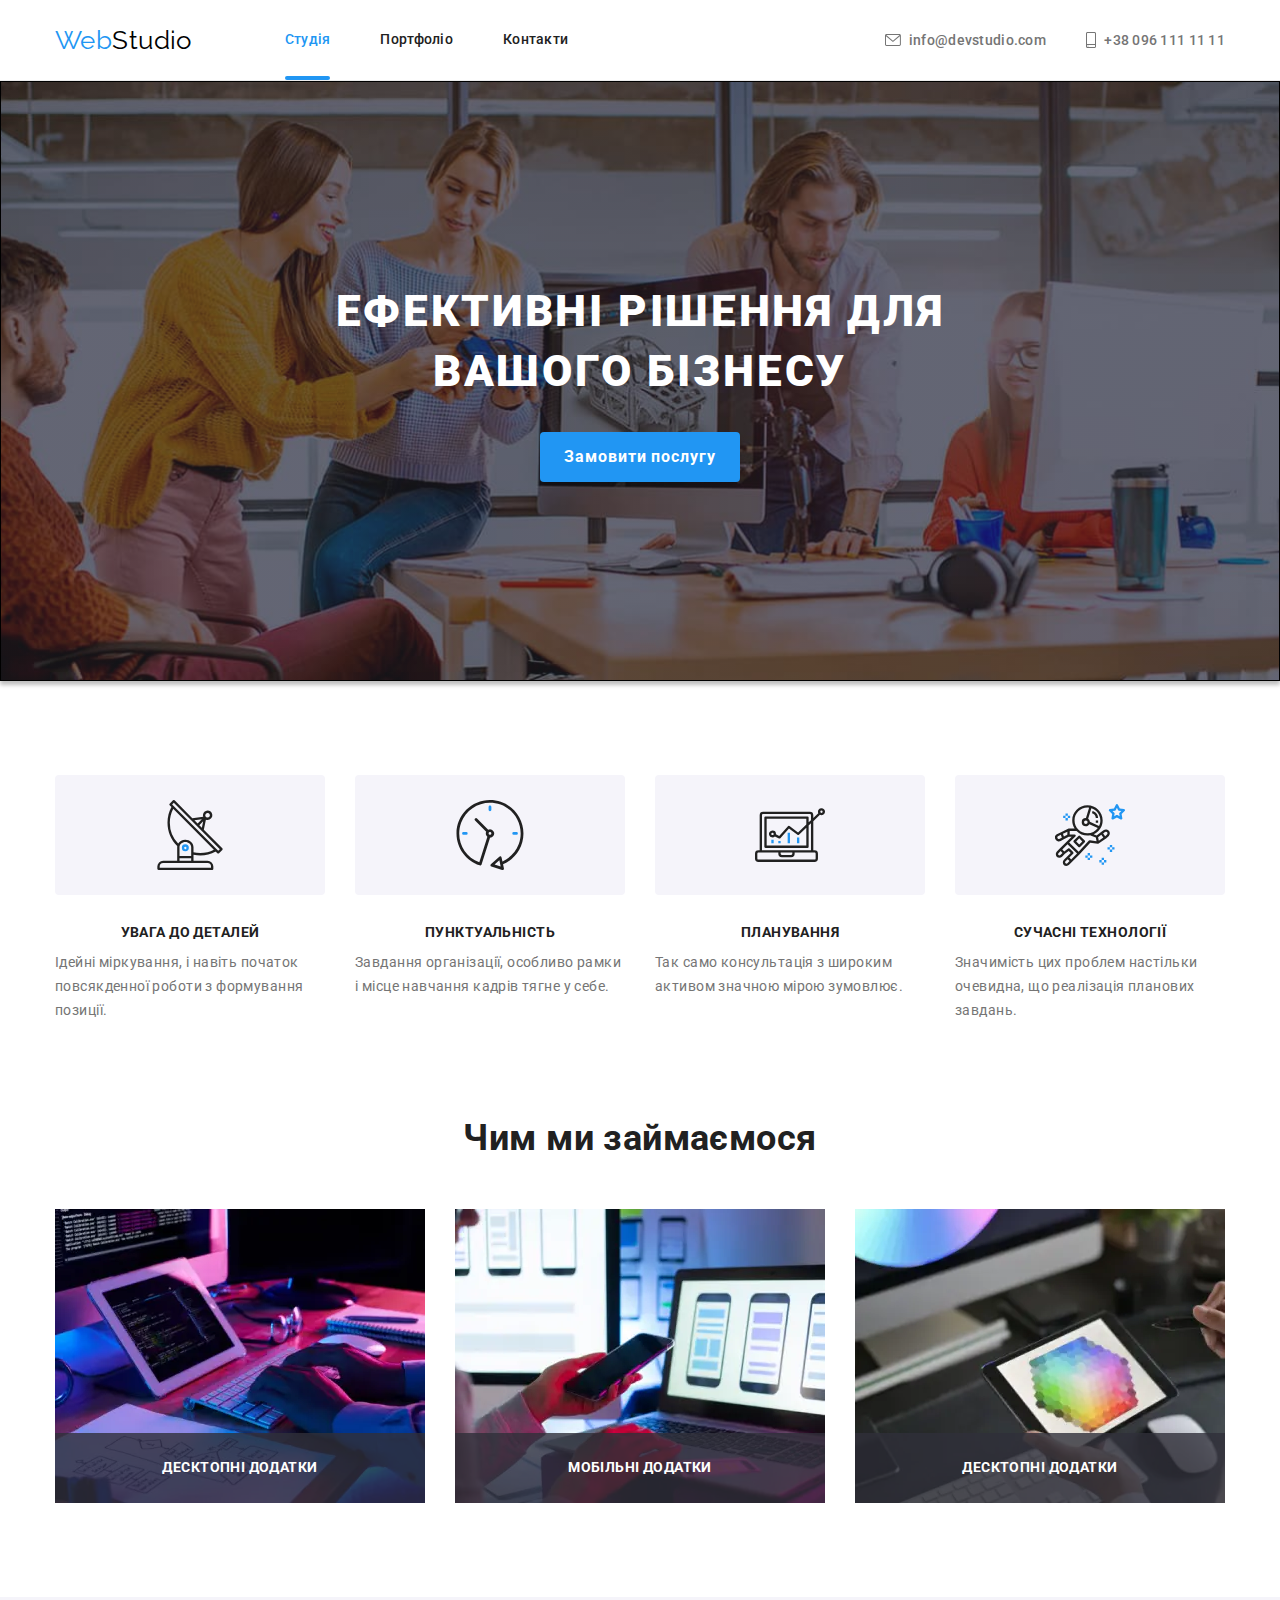
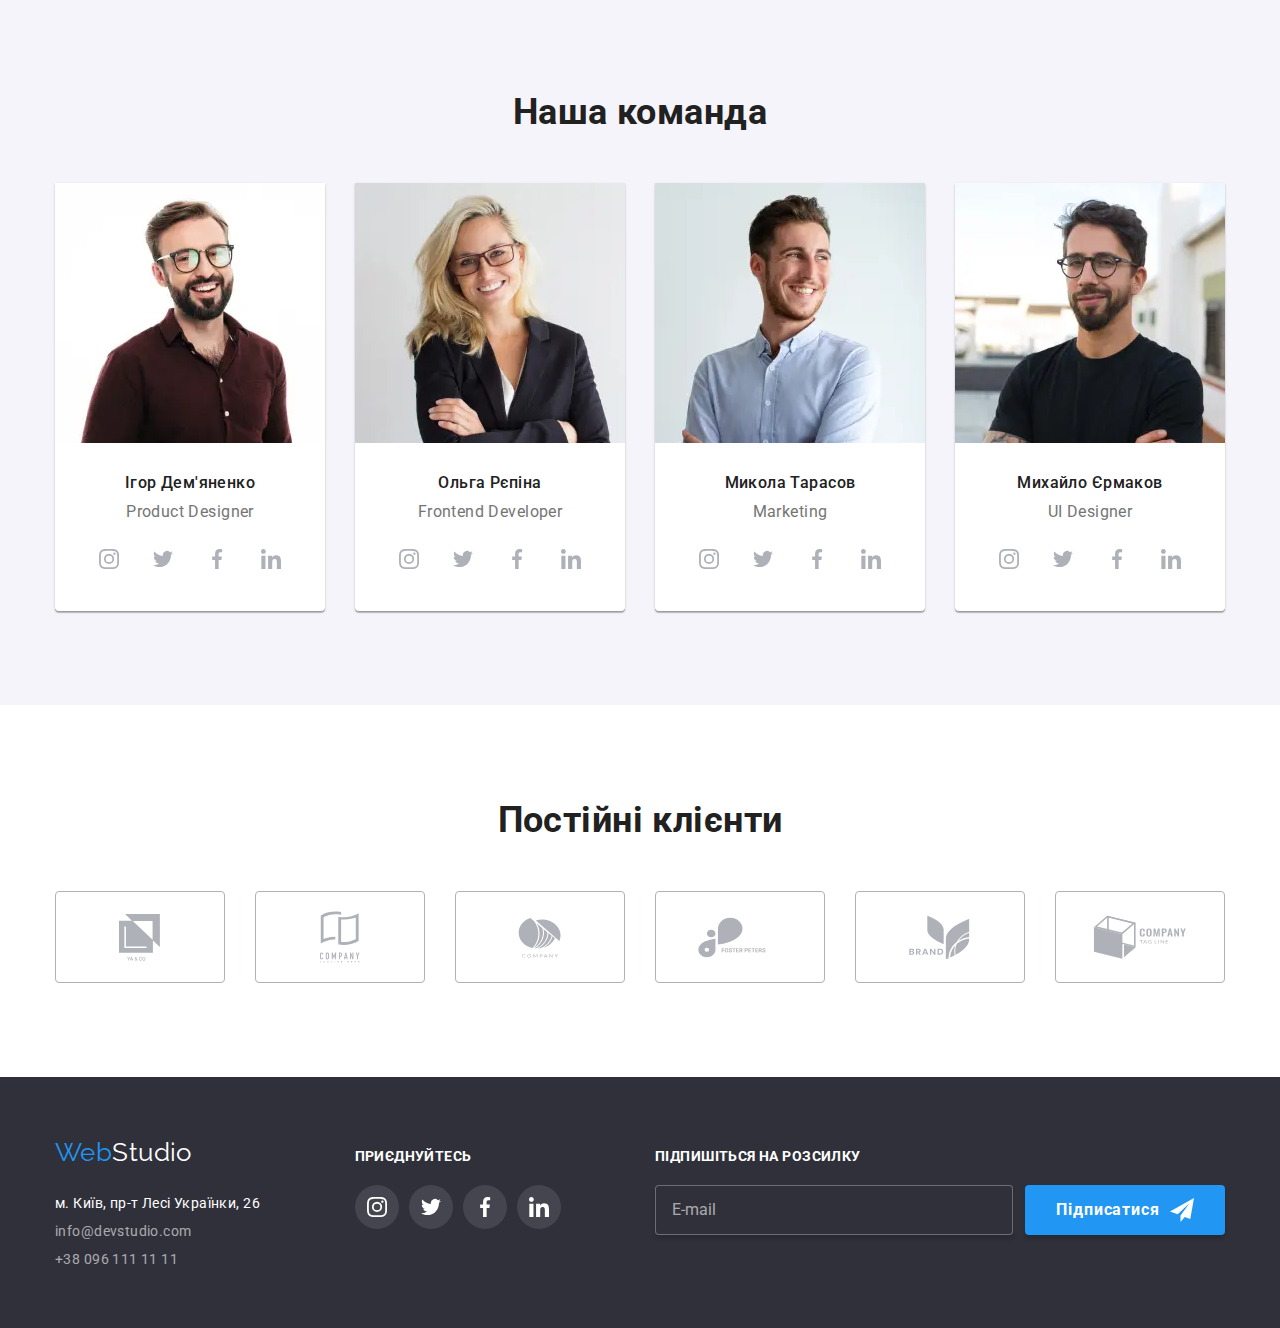
==== commit e0f3b24d: "Адаптивна верстка головної сторінки (index.html)" ====
--- a/index.html
+++ b/index.html
@@ -23,20 +23,32 @@
     <header class="header">
       <div class="container container--header-flex">
         <nav class="navigation">
-          <a href="./index.html" class="logo"
+          <a href="./index.html" class="logo header__logo"
             >Web<span class="logo__item">Studio</span></a
           >
 
           <ul class="nav-list">
             <li class="nav-list__item">
-              <a href="./index.html" class="nav-list__link nav-list__link--current">Студія</a>
+              <a
+                href="./index.html"
+                class="nav-list__link nav-list__link--current"
+                >Студія</a
+              >
             </li>
             <li class="nav-list__item">
               <a href="./portfolio.html" class="nav-list__link">Портфоліо</a>
             </li>
-            <li class="nav-list__item"><a href="" class="nav-list__link">Контакти</a></li>
+            <li class="nav-list__item">
+              <a href="" class="nav-list__link">Контакти</a>
+            </li>
           </ul>
         </nav>
+
+        <button type="button" class="mobile-button" data-menu-open>
+          <svg class="mobile-button__icon" width="40" height="40">
+            <use href="./images/icons.svg#burger-menu-icon"></use>
+          </svg>
+        </button>
 
         <ul class="header__contact">
           <li class="header__contact-item">
@@ -59,6 +71,63 @@
           </li>
         </ul>
       </div>
+      <div class="mobile-menu" data-menu>
+        <div class="container mobile-menu__container">
+          <button
+            type="button"
+            class="mobile-button mobile-menu__mobile-button-close"
+            data-menu-close
+          >
+            <svg class="mobile-menu__close-icon" width="40" height="40">
+              <use href="./images/icons.svg#icon-close-mobile"></use>
+            </svg>
+          </button>
+
+          <ul class="mobile-menu__nav">
+            <li class="mobile-menu__nav-item">
+              <a class="mobile-menu__nav-link" href="./index.html">Студія</a>
+            </li>
+            <li class="mobile-menu__nav-item">
+              <a class="mobile-menu__nav-link" href="./portfolio.html"
+                >Портфоліо</a
+              >
+            </li>
+            <li class="mobile-menu__nav-item">
+              <a class="mobile-menu__nav-link" href="">Контакти</a>
+            </li>
+          </ul>
+
+          <ul class="mobile-menu__contact">
+            <li class="mobile-menu__contact-item">
+              <a class="mobile-menu__contact-link" href="tel:+380961111111"
+                >+38 096 111 11 11</a
+              >
+            </li>
+            <li class="mobile-menu__contact-item">
+              <a
+                class="mobile-menu__contact-link"
+                href="mailto:info@devstudio.com"
+                >info@devstudio.com</a
+              >
+            </li>
+          </ul>
+
+          <ul class="mobile-menu__socials">
+            <li class="mobile-menu__socials-item">
+              <a class="mobile-menu__socials-link" href="">Instagram</a>
+            </li>
+            <li class="mobile-menu__socials-item">
+              <a class="mobile-menu__socials-link" href="">Twitter</a>
+            </li>
+            <li class="mobile-menu__socials-item">
+              <a class="mobile-menu__socials-link" href="">Facebook</a>
+            </li>
+            <li class="mobile-menu__socials-item">
+              <a class="mobile-menu__socials-link" href="">LinkedIn</a>
+            </li>
+          </ul>
+        </div>
+      </div>
     </header>
 
     <main>
@@ -67,12 +136,16 @@
       <section class="hero">
         <div class="container">
           <h1 class="hero__title">Ефективні рішення для вашого бізнесу</h1>
-          <button type="button" class="button hero__button button--curiousblue-color" data-modal-open>
+          <button
+            type="button"
+            class="button hero__button button--curiousblue-color"
+            data-modal-open
+          >
             Замовити послугу
           </button>
         </div>
 
-        <!-- Модальне вікно  -->
+        <!-- Модальне вікно -->
 
         <div class="backdrop backdrop--is-hidden" data-modal>
           <div class="modal">
@@ -151,9 +224,12 @@
                 />
 
                 <label for="policy" class="modal-form__checkbox-label">
-                  
                   <span class="modal-form__checkbox-icon">
-                    <svg class="modal-form__icon-policy-check" width="16" height="16">
+                    <svg
+                      class="modal-form__icon-policy-check"
+                      width="16"
+                      height="16"
+                    >
                       <use href="./images/icons.svg#icon-check"></use>
                     </svg>
                   </span>
@@ -165,7 +241,12 @@
                 </label>
               </div>
 
-              <button class="button modal-form__button button--curiousblue-color" type="submit">Відправити</button>
+              <button
+                class="button modal-form__button button--curiousblue-color"
+                type="submit"
+              >
+                Відправити
+              </button>
             </form>
           </div>
         </div>
@@ -175,7 +256,9 @@
 
       <section class="section">
         <div class="container">
-          <h2 class="section__title visually-hidden">Особливості організації</h2>
+          <h2 class="section__title visually-hidden">
+            Особливості організації
+          </h2>
 
           <ul class="qualities-list">
             <li class="qualities-list__item">
@@ -237,34 +320,72 @@
 
           <ul class="profile">
             <li class="profile__item">
-              <img
-                class="image"
-                src="./images/img_1.jpg"
-                alt="Десктопні додатки"
-                width="370"
-              />
+              <picture>
+                <source
+                  srcset="./images/img_1.webp 1x, ./images/img_1@2x.webp 2x"
+                  media="(min-width: 1200px)"
+                  type="image/webp"
+                />
+                <source
+                  srcset="./images/img_1.jpg 1x, ./images/img_1@2x.jpg 2x"
+                  media="(min-width: 1200px)"
+                  type="image/jpeg"
+                />
+
+                <img
+                  class="image"
+                  src=""
+                  alt="Десктопні додатки"
+                  width="370"
+                />
+              </picture>
               <div class="profile__background-text">
                 <p class="profile__text">Десктопні додатки</p>
               </div>
             </li>
             <li class="profile__item">
-              <img
-                class="image"
-                src="./images/img_2.jpg"
-                alt="Мобільні додатки"
-                width="370"
-              />
+              <picture>
+                <source
+                  srcset="./images/img_2.webp 1x, ./images/img_2@2x.webp 2x"
+                  media="(min-width: 1200px)"
+                  type="image/webp"
+                />
+                <source
+                  srcset="./images/img_2.jpg 1x, ./images/img_2@2x.jpg 2x"
+                  media="(min-width: 1200px)"
+                  type="image/jpeg"
+                />
+
+                <img
+                  class="image"
+                  src=""
+                  alt="Мобільні додатки"
+                  width="370"
+                />
+              </picture>
               <div class="profile__background-text">
                 <p class="profile__text">Мобільні додатки</p>
               </div>
             </li>
             <li class="profile__item">
-              <img
-                class="image"
-                src="./images/img_3.jpg"
-                alt="Дизайнерські рішення"
-                width="370"
-              />
+              <picture>
+                <source
+                  srcset="./images/img_3.webp 1x, ./images/img_3@2x.webp 2x"
+                  media="(min-width: 1200px)"
+                  type="image/webp"
+                />
+                <source
+                  srcset="./images/img_3.jpg 1x, ./images/img_3@2x.jpg 2x"
+                  media="(min-width: 1200px)"
+                  type="image/jpeg"
+                />
+                <img
+                  class="image"
+                  src=""
+                  alt="Дизайнерські рішення"
+                  width="370"
+                />
+              </picture>
               <div class="profile__background-text">
                 <p class="profile__text">Десктопні додатки</p>
               </div>
@@ -281,12 +402,46 @@
 
           <ul class="team-list">
             <li class="team-list__item">
-              <img
-                class="image"
-                src="./images/fotoPorductDesinger.jpg"
-                alt="Фото Ігора Дем'яненко"
-                width="270"
-              />
+              <picture>
+                <source
+                  srcset="./images/fotoPorductDesinger-desktop.webp 1x, ./images/fotoPorductDesinger-desktop@2x.webp 2x"
+                  media="(min-width: 1200px)"
+                  type="image/webp"
+                />
+                <source
+                  srcset="./images/fotoPorductDesinger-desktop.jpg 1x, ./images/fotoPorductDesinger-desktop@2x.jpg 2x"
+                  media="(min-width: 1200px)"
+                  type="image/jpeg"
+                />
+
+                <source
+                  srcset="./images/fotoPorductDesinger-tablet.webp 1x, ./images/fotoPorductDesinger-tablet@2x.webp 2x"
+                  media="(min-width: 768px)"
+                  type="image/webp"
+                />
+                <source
+                  srcset="./images/fotoPorductDesinger-tablet.jpg 1x, ./images/fotoPorductDesinger-tablet@2x.jpg 2x"
+                  media="(min-width: 768px)"
+                  type="image/jpeg"
+                />
+
+                <source
+                  srcset="./images/fotoPorductDesinger-mobile.webp 1x, ./images/fotoPorductDesinger-mobile@2x.webp 2x"
+                  media="(max-width: 767px)"
+                  type="image/webp"
+                />
+                <source
+                  srcset="./images/fotoPorductDesinger-mobile.jpg 1x, ./images/fotoPorductDesinger-mobile@2x.jpg 2x"
+                  media="(max-width: 767px)"
+                  type="image/jpeg"
+                />
+                <img
+                  class="image"
+                  src="./images/fotoPorductDesinger-mobile.jpg"
+                  alt="Фото Ігора Дем'яненко"
+                />
+              </picture>
+
               <div class="team-list__item-body">
                 <h3 class="team-list__title">Ігор Дем'яненко</h3>
                 <p class="team-list__text" lang="en">Product Designer</p>
@@ -323,12 +478,46 @@
               </div>
             </li>
             <li class="team-list__item">
-              <img
-                class="image"
-                src="./images/fotoFrontendDeveloper.jpg"
-                alt="Фото Ольгі Рєпіна"
-                width="270"
-              />
+              <picture>
+                <source
+                  srcset="./images/fotoFrontendDeveloper-desktop.webp 1x, ./images/fotoFrontendDeveloper-desktop@2x.webp 2x"
+                  media="(min-width: 1200px)"
+                  type="image/webp"
+                />
+                <source
+                  srcset="./images/fotoFrontendDeveloper-desktop.jpg 1x, ./images/fotoFrontendDeveloper-desktop@2x.jpg 2x"
+                  media="(min-width: 1200px)"
+                  type="image/jpeg"
+                />
+
+                <source
+                  srcset="./images/fotoFrontendDeveloper-tablet.webp 1x, ./images/fotoFrontendDeveloper-tablet@2x.webp 2x"
+                  media="(min-width: 768px)"
+                  type="image/webp"
+                />
+                <source
+                  srcset="./images/fotoFrontendDeveloper-tablet.jpg 1x, ./images/fotoFrontendDeveloper-tablet@2x.jpg 2x"
+                  media="(min-width: 768px)"
+                  type="image/jpeg"
+                />
+
+                <source
+                  srcset="./images/fotoFrontendDeveloper-mobile.webp 1x, ./images/fotoFrontendDeveloper-mobile@2x.webp 2x"
+                  media="(max-width: 767px)"
+                  type="image/webp"
+                />
+                <source
+                  srcset="./images/fotoFrontendDeveloper-mobile.jpg 1x, ./images/fotoFrontendDeveloper-mobile@2x.jpg 2x"
+                  media="(max-width: 767px)"
+                  type="image/jpeg"
+                />
+                <img
+                  class="image"
+                  src="./images/fotoFrontendDeveloper-mobile.jpg"
+                  alt="Фото Ольгі Рєпіна"
+                />
+              </picture>
+
               <div class="team-list__item-body">
                 <h3 class="team-list__title">Ольга Рєпіна</h3>
                 <p class="team-list__text" lang="en">Frontend Developer</p>
@@ -365,12 +554,46 @@
               </div>
             </li>
             <li class="team-list__item">
-              <img
-                class="image"
-                src="./images/fotoMarketing.jpg"
-                alt="Фото Миколи Тарасова"
-                width="270"
-              />
+              <picture>
+                <source
+                  srcset="./images/fotoMarketing-desktop.webp 1x, ./images/fotoMarketing-desktop@2x.webp 2x"
+                  media="(min-width: 1200px)"
+                  type="image/webp"
+                />
+                <source
+                  srcset="./images/fotoMarketing-desktop.jpg 1x, ./images/fotoMarketing-desktop@2x.jpg 2x"
+                  media="(min-width: 1200px)"
+                  type="image/jpeg"
+                />
+
+                <source
+                  srcset="./images/fotoMarketing-tablet.webp 1x, ./images/fotoMarketing-tablet@2x.webp 2x"
+                  media="(min-width: 768px)"
+                  type="image/webp"
+                />
+                <source
+                  srcset="./images/fotoMarketing-tablet.jpg 1x, ./images/fotoMarketing-tablet@2x.jpg 2x"
+                  media="(min-width: 768px)"
+                  type="image/jpeg"
+                />
+
+                <source
+                  srcset="./images/fotoMarketing-mobile.webp 1x, ./images/fotoMarketing-mobile@2x.webp 2x"
+                  media="(max-width: 767px)"
+                  type="image/webp"
+                />
+                <source
+                  srcset="./images/fotoMarketing-mobile.jpg 1x, ./images/fotoMarketing-mobile@2x.jpg 2x"
+                  media="(max-width: 767px)"
+                  type="image/jpeg"
+                />
+                  <img
+                    class="image"
+                    src="./images/fotoMarketing.jpg"
+                    alt="Фото Миколи Тарасова"
+                  />
+              </picture>
+
               <div class="team-list__item-body">
                 <h3 class="team-list__title">Микола Тарасов</h3>
                 <p class="team-list__text" lang="en">Marketing</p>
@@ -407,12 +630,46 @@
               </div>
             </li>
             <li class="team-list__item">
-              <img
-                class="image"
-                src="./images/fotoUIDesigner.jpg"
-                alt="Фото Михайло Єрмакова"
-                width="270"
-              />
+              <picture>
+                <source
+                  srcset="./images/fotoUIDesigner-desktop.webp 1x, ./images/fotoUIDesigner-desktop@2x.webp 2x"
+                  media="(min-width: 1200px)"
+                  type="image/webp"
+                />
+                <source
+                  srcset="./images/fotoUIDesigner-desktop.jpg 1x, ./images/fotoUIDesigner-desktop@2x.jpg 2x"
+                  media="(min-width: 1200px)"
+                  type="image/jpeg"
+                />
+
+                <source
+                  srcset="./images/fotoUIDesigner-tablet.webp 1x, ./images/fotoUIDesigner-tablet@2x.webp 2x"
+                  media="(min-width: 768px)"
+                  type="image/webp"
+                />
+                <source
+                  srcset="./images/fotoUIDesigner-tablet.jpg 1x, ./images/fotoUIDesigner-tablet@2x.jpg 2x"
+                  media="(min-width: 768px)"
+                  type="image/jpeg"
+                />
+
+                <source
+                  srcset="./images/fotoUIDesigner-mobile.webp 1x, ./images/fotoUIDesigner-mobile@2x.webp 2x"
+                  media="(max-width: 767px)"
+                  type="image/webp"
+                />
+                <source
+                  srcset="./images/fotoUIDesigner-mobile.jpg 1x, ./images/fotoUIDesigner-mobile@2x.jpg 2x"
+                  media="(max-width: 767px)"
+                  type="image/jpeg"
+                />
+                  <img
+                    class="image"
+                    src="./images/fotoUIDesigner.jpg"
+                    alt="Фото Михайло Єрмакова"
+                  />
+              </picture>
+
               <div class="team-list__item-body">
                 <h3 class="team-list__title">Михайло Єрмаков</h3>
                 <p class="team-list__text" lang="en">UI Designer</p>
@@ -515,7 +772,7 @@
 
     <footer class="footer">
       <div class="container container--footer-flex">
-        <div>
+        <div class="wrapper-logo-address">
           <a href="./index.html" class="logo footer__logo"
             >Web<span class="logo__item logo__item--color-white">Studio</span></a
           >
@@ -536,7 +793,7 @@
         </div>
         <div class="footer__social-media">
           <b class="footer__text">приєднуйтесь</b>
-          <ul class="socials">
+          <ul class="socials socials--align-left">
             <li class="socials__item">
               <a href="" class="socials__link">
                 <svg class="socials__icon" width="20" height="20">
@@ -544,7 +801,7 @@
                 </svg>
               </a>
             </li>
-            <li class="socials__item">
+            <li class="socials__item ">
               <a href="" class="socials__link">
                 <svg class="socials__icon" width="20" height="20">
                   <use href="./images/icons.svg#icon-twitter"></use>
@@ -588,6 +845,7 @@
         </div>
       </div>
     </footer>
+    <script src="./js/menu.js"></script>
     <script src="./js/modal.js"></script>
   </body>
 </html>
--- a/css/main.min.css
+++ b/css/main.min.css
@@ -1 +1 @@
-:root{--primary-font: "Roboto", sans-serif;--secondary-font: "Raleway", sans-serif;--primary-text-color: #757575;--title-text-color: #212121;--accent-color: #2196f3;--primary-white-color: #ffffff;--secondary-background-color: #2f303a;--third-background-color: #f5f4fa;--hero-background-color: #c4c4c4;--black-color: #000000;--transparent-white-color: rgba(255, 255, 255, 0.6);--curiousblue-color: #188ce8;--gallery-color: #eeeeee;--shadow-color: rgba(0, 0, 0, 0.25);--backdrop-color: rgba(0, 0, 0, 0.2);--bombay-color: #afb1b8}.works-list,.filter,.address__contact,.client-list,.socials,.team-list,.profile,.qualities-list,.nav-list,.header__contact{margin:0;padding:0;list-style:none}.nav-list,.header__contact{display:-webkit-box;display:-ms-flexbox;display:flex;font-weight:500;line-height:1.14;letter-spacing:.02em}.address__contact-link,.nav-list__link,.header__contact-link{text-decoration:none;-webkit-transition:color 250ms cubic-bezier(0.4, 0, 0.2, 1);transition:color 250ms cubic-bezier(0.4, 0, 0.2, 1)}.address__contact-link:hover,.nav-list__link:hover,.header__contact-link:hover,.address__contact-link:focus,.nav-list__link:focus,.header__contact-link:focus{color:var(--accent-color)}.visually-hidden{position:absolute;width:1px;height:1px;margin:-1px;border:0;padding:0;white-space:nowrap;-webkit-clip-path:inset(100%);clip-path:inset(100%);clip:rect(0 0 0 0);overflow:hidden}.page{background-color:var(--primary-white-color);color:var(--primary-text-color);font-family:var(--primary-font);font-size:14px;line-height:1.71;letter-spacing:.03em}.image{display:block;margin-top:0;margin-bottom:0}.container{width:1200px;margin-left:auto;margin-right:auto;padding-left:15px;padding-right:15px}.container--header-flex{display:-webkit-box;display:-ms-flexbox;display:flex;-webkit-box-align:center;-ms-flex-align:center;align-items:center;-webkit-box-pack:justify;-ms-flex-pack:justify;justify-content:space-between}.container--footer-flex{display:-webkit-box;display:-ms-flexbox;display:flex;-webkit-box-align:baseline;-ms-flex-align:baseline;align-items:baseline;-webkit-box-pack:center;-ms-flex-pack:center;justify-content:center}.logo{color:var(--accent-color);font-family:var(--secondary-font);font-size:26px;line-height:1.19;text-decoration:none}.logo__item{color:var(--black-color)}.logo__item--color-white{color:var(--primary-white-color)}.button{display:-webkit-inline-box;display:-ms-inline-flexbox;display:inline-flex;-webkit-box-align:center;-ms-flex-align:center;align-items:center;-webkit-box-pack:center;-ms-flex-pack:center;justify-content:center;min-width:200px;background-color:var(--accent-color);color:var(--primary-white-color);font-family:inherit;font-weight:700;font-size:16px;line-height:1.88;letter-spacing:.06em;cursor:pointer;border-radius:4px;border-width:0;-webkit-transition:background-color 250ms cubic-bezier(0.4, 0, 0.2, 1);transition:background-color 250ms cubic-bezier(0.4, 0, 0.2, 1);-webkit-box-shadow:0px 4px 4px rgba(0,0,0,.15);box-shadow:0px 4px 4px rgba(0,0,0,.15)}.button--curiousblue-color:hover,.button--curiousblue-color:focus{background-color:var(--curiousblue-color)}.button__icon{margin-left:10px;fill:var(--primary-white-color)}.header{border-bottom:1px solid #ececec}.header__contact-item:last-child{margin-left:30px}.header__contact-icon-wrapper{vertical-align:text-bottom;margin-right:10px;font-size:0}.header__contact-icon{fill:currentColor}.header__contact-link{padding-top:32px;padding-bottom:32px;color:var(--primary-text-color)}.navigation{display:-webkit-box;display:-ms-flexbox;display:flex;-webkit-box-align:center;-ms-flex-align:center;align-items:center;-webkit-box-pack:center;-ms-flex-pack:center;justify-content:center}.nav-list__item:first-child{margin-left:93px}.nav-list__item:not(:last-child){margin-right:50px}.nav-list__link{display:block;padding-top:32px;padding-bottom:32px;color:var(--title-text-color)}.nav-list__link--current{position:relative;color:var(--accent-color)}.nav-list__link--current::after{position:absolute;left:0;bottom:0;content:"";width:100%;height:4px;background-color:var(--accent-color);border-radius:2px}.hero{max-width:1600px;height:600px;margin:0 auto;background-color:var(--hero-background-color);background-image:-webkit-gradient(linear, left top, right top, from(rgba(47, 48, 58, 0.4)), to(rgba(47, 48, 58, 0.4))),url(../images/banner.jpg);background-image:linear-gradient(to right, rgba(47, 48, 58, 0.4), rgba(47, 48, 58, 0.4)),url(../images/banner.jpg);background-repeat:no-repeat;background-position:center;background-size:cover;border:1px solid #000;-webkit-box-shadow:0px 4px 4px rgba(0,0,0,.25);box-shadow:0px 4px 4px rgba(0,0,0,.25);text-align:center}.hero__title{max-width:696px;padding-top:200px;margin-top:0;margin-bottom:30px;margin-left:auto;margin-right:auto;color:var(--primary-white-color);font-weight:900;font-size:44px;line-height:1.36;letter-spacing:.06em;text-transform:uppercase}.hero__button{padding:10px 32px}.backdrop{position:fixed;top:0;left:0;width:100%;height:100%;background-color:var(--backdrop-color);z-index:2;opacity:1;-webkit-transition:opacity 250ms cubic-bezier(0.4, 0, 0.2, 1),visibility 250ms cubic-bezier(0.4, 0, 0.2, 1);transition:opacity 250ms cubic-bezier(0.4, 0, 0.2, 1),visibility 250ms cubic-bezier(0.4, 0, 0.2, 1)}.backdrop--is-hidden{visibility:hidden;opacity:0;pointer-events:none}.modal{position:absolute;top:50%;left:50%;padding:40px;min-width:528px;background-color:var(--primary-white-color);-webkit-box-shadow:0px 1px 3px rgba(0,0,0,.12),0px 1px 1px rgba(0,0,0,.14),0px 2px 1px rgba(0,0,0,.2);box-shadow:0px 1px 3px rgba(0,0,0,.12),0px 1px 1px rgba(0,0,0,.14),0px 2px 1px rgba(0,0,0,.2);border-radius:4px;-webkit-transform:translate(-50%, -50%) scale(1);transform:translate(-50%, -50%) scale(1);-webkit-transition:-webkit-transform 250ms cubic-bezier(0.4, 0, 0.2, 1);transition:-webkit-transform 250ms cubic-bezier(0.4, 0, 0.2, 1);transition:transform 250ms cubic-bezier(0.4, 0, 0.2, 1);transition:transform 250ms cubic-bezier(0.4, 0, 0.2, 1), -webkit-transform 250ms cubic-bezier(0.4, 0, 0.2, 1)}.backdrop--is-hidden .modal{-webkit-transform:translate(-50%, -50%) scale(1.1);transform:translate(-50%, -50%) scale(1.1)}.modal__button{position:absolute;top:8px;right:8px;display:-webkit-box;display:-ms-flexbox;display:flex;-webkit-box-pack:center;-ms-flex-pack:center;justify-content:center;-webkit-box-align:center;-ms-flex-align:center;align-items:center;min-width:30px;height:30px;border-radius:50px;background-color:rgba(0,0,0,0);border:1px solid rgba(0,0,0,.1);margin:0;padding:0;-webkit-box-shadow:none;box-shadow:none}.modal__icon-closing{fill:var(--black-color);-webkit-transition:fill 250ms cubic-bezier(0.4, 0, 0.2, 1);transition:fill 250ms cubic-bezier(0.4, 0, 0.2, 1)}.modal__button:hover .modal__icon-closing,.modal__button:focus .modal__icon-closing{fill:var(--accent-color)}.modal-form__title{display:-webkit-inline-box;display:-ms-inline-flexbox;display:inline-flex;margin-bottom:12px;color:var(--title-text-color);font-size:20px;line-height:1.15}.modal-form__field{position:relative;display:-webkit-box;display:-ms-flexbox;display:flex;-webkit-box-orient:vertical;-webkit-box-direction:normal;-ms-flex-direction:column;flex-direction:column;margin-bottom:10px;text-align:left}.modal-form__field--indent{margin-bottom:20px}.modal-form__label{margin-bottom:4px;font-size:12px;line-height:1.17;letter-spacing:.01em}.modal-form__wrapper{position:relative;color:var(--title-text-color)}.modal-form__input{width:100%;max-height:40px;padding-top:12px;padding-bottom:12px;padding-left:42px;padding-right:15px;color:var(--title-text-color);cursor:pointer;border:1px solid rgba(33,33,33,.2);border-radius:4px;font-size:12px;line-height:1.17;letter-spacing:.01em;-webkit-transition:border-color 250ms cubic-bezier(0.4, 0, 0.2, 1);transition:border-color 250ms cubic-bezier(0.4, 0, 0.2, 1)}.modal-form__input:focus{outline:none;border-color:var(--accent-color)}.modal-form__icon{fill:currentColor;position:absolute;top:50%;left:15px;-webkit-transform:translateY(-50%);transform:translateY(-50%);-webkit-transition:fill 250ms cubic-bezier(0.4, 0, 0.2, 1);transition:fill 250ms cubic-bezier(0.4, 0, 0.2, 1)}.modal-form__input:focus+.modal-form__icon{fill:var(--accent-color)}.modal-form__comment{padding:12px 16px;min-height:120px;resize:none;border:1px solid rgba(33,33,33,.2);border-radius:4px;cursor:pointer;font-size:12px;line-height:1.17;letter-spacing:.01em;-webkit-transition:border-color 250ms cubic-bezier(0.4, 0, 0.2, 1);transition:border-color 250ms cubic-bezier(0.4, 0, 0.2, 1)}.modal-form__comment:focus{outline:none;border-color:var(--accent-color)}.modal-form__comment::-webkit-input-placeholder{letter-spacing:.01em;color:rgba(117,117,117,.5)}.modal-form__comment::-moz-placeholder{letter-spacing:.01em;color:rgba(117,117,117,.5)}.modal-form__comment:-ms-input-placeholder{letter-spacing:.01em;color:rgba(117,117,117,.5)}.modal-form__comment::-ms-input-placeholder{letter-spacing:.01em;color:rgba(117,117,117,.5)}.modal-form__comment::placeholder{letter-spacing:.01em;color:rgba(117,117,117,.5)}.modal-form__checkbox{margin-bottom:30px}.modal-form__checkbox-label{display:-webkit-box;display:-ms-flexbox;display:flex;-webkit-box-align:center;-ms-flex-align:center;align-items:center;-webkit-box-pack:center;-ms-flex-pack:center;justify-content:center;cursor:pointer}.modal-form__checkbox-icon{display:inline-block;position:relative;width:16px;height:16px;margin-right:8px;border-radius:2px;border:2px solid var(--black-color);background-color:rgba(0,0,0,0);-webkit-transition:background-color 250ms cubic-bezier(0.4, 0, 0.2, 1),border-color 250ms cubic-bezier(0.4, 0, 0.2, 1);transition:background-color 250ms cubic-bezier(0.4, 0, 0.2, 1),border-color 250ms cubic-bezier(0.4, 0, 0.2, 1)}.modal-form__policy:focus+.modal-form__checkbox-label .modal-form__checkbox-icon{outline:1px solid var(--accent-color)}.modal-form__policy:checked+.modal-form__checkbox-label .modal-form__checkbox-icon{background-color:var(--accent-color);border-color:var(--accent-color)}.modal-form__icon-policy-check{display:inline-block;position:absolute;top:50%;left:50%;-webkit-transform:translate(-50%, -50%);transform:translate(-50%, -50%);background-color:rgba(0,0,0,0);opacity:0;-webkit-transition:opacity 250ms cubic-bezier(0.4, 0, 0.2, 1);transition:opacity 250ms cubic-bezier(0.4, 0, 0.2, 1)}.modal-form__policy:checked+.modal-form__checkbox-label .modal-form__icon-policy-check{opacity:1}.modal-form__link{color:var(--accent-color)}.modal-form__button{margin:0 auto;padding:10px 52px}.section{padding-bottom:94px;padding-top:94px}.section--indent{padding-top:0}.section--team-bg{background-color:var(--third-background-color)}.section__title{margin-top:0;margin-bottom:50px;color:var(--title-text-color);font-weight:700;font-size:36px;line-height:1.17;text-align:center}.qualities-list{display:-webkit-box;display:-ms-flexbox;display:flex}.qualities-list__item{width:calc((100% - 90px)/4);margin-right:30px}.qualities-list__item:last-child{margin-right:0px}.qualities-list__icon-wrapper{display:-webkit-box;display:-ms-flexbox;display:flex;-webkit-box-align:center;-ms-flex-align:center;align-items:center;-webkit-box-pack:center;-ms-flex-pack:center;justify-content:center;height:120px;margin-bottom:30px;border-radius:4px;background-color:var(--third-background-color)}.qualities-list__title{margin-top:0;margin-bottom:10px;color:var(--title-text-color);font-size:inherit;font-weight:700;line-height:1.14;text-transform:uppercase}.qualities-list__text{margin-top:0;margin-bottom:0}.profile{display:-webkit-box;display:-ms-flexbox;display:flex}.profile__item{position:relative;width:calc((100% - 60px)/3)}.profile__item:not(:last-child){margin-right:30px}.profile__background-text{position:absolute;bottom:0;left:0;display:inline-block;width:100%;background-color:rgba(47,48,58,.8);text-align:center}.profile__text{margin:0;padding-top:27px;padding-bottom:27px;color:var(--primary-white-color);font-weight:700;line-height:1.14;text-transform:uppercase}.team-list{display:-webkit-box;display:-ms-flexbox;display:flex}.team-list__item{width:calc((100% - 90px)/4);margin-right:30px;background-color:var(--primary-white-color);-webkit-box-shadow:0px 1px 3px rgba(0,0,0,.12),0px 1px 1px rgba(0,0,0,.14),0px 2px 1px rgba(0,0,0,.2);box-shadow:0px 1px 3px rgba(0,0,0,.12),0px 1px 1px rgba(0,0,0,.14),0px 2px 1px rgba(0,0,0,.2);border-radius:0px 0px 4px 4px;font-size:16px;line-height:1.19;text-align:center}.team-list__item:last-child{margin-right:0px}.team-list__item-body{padding-top:30px;padding-bottom:30px;padding-left:10px;padding-right:10px}.team-list__title{margin-top:0;margin-bottom:10px;color:var(--title-text-color);font-weight:500;font-size:inherit}.team-list__text{margin-top:0;margin-bottom:16px}.socials{display:-webkit-box;display:-ms-flexbox;display:flex;-webkit-box-align:center;-ms-flex-align:center;align-items:center;-webkit-box-pack:center;-ms-flex-pack:center;justify-content:center;line-height:0}.socials__item{margin-right:10px}.socials__item:last-child{margin-right:0}.socials__link{display:-webkit-box;display:-ms-flexbox;display:flex;-webkit-box-align:center;-ms-flex-align:center;align-items:center;-webkit-box-pack:center;-ms-flex-pack:center;justify-content:center;width:44px;height:44px;border-radius:50px;background-color:rgba(255,255,255,.1);color:var(--primary-white-color);cursor:pointer;-webkit-transition:background-color 250ms cubic-bezier(0.4, 0, 0.2, 1);transition:background-color 250ms cubic-bezier(0.4, 0, 0.2, 1)}.socials__link--color-team{background-color:var(--primary-white-color);color:var(--bombay-color);-webkit-transition:background-color 250ms cubic-bezier(0.4, 0, 0.2, 1),color 250ms cubic-bezier(0.4, 0, 0.2, 1);transition:background-color 250ms cubic-bezier(0.4, 0, 0.2, 1),color 250ms cubic-bezier(0.4, 0, 0.2, 1)}.socials__link:hover,.socials__link:focus{background-color:var(--accent-color)}.socials__link--color-team:hover,.socials__link--color-team:focus{background-color:var(--accent-color);color:var(--primary-white-color)}.socials__icon{fill:currentColor}.client-list{display:-webkit-box;display:-ms-flexbox;display:flex}.client-list__item{width:calc((100% - 150px)/6);margin-right:30px;color:var(--bombay-color)}.client-list__item:last-child{margin-right:0}.client-list__link{display:-webkit-box;display:-ms-flexbox;display:flex;-webkit-box-align:center;-ms-flex-align:center;align-items:center;-webkit-box-pack:center;-ms-flex-pack:center;justify-content:center;height:92px;border:1px solid var(--bombay-color);border-radius:4px;-webkit-transition:border-color 250ms cubic-bezier(0.4, 0, 0.2, 1),color 250ms cubic-bezier(0.4, 0, 0.2, 1);transition:border-color 250ms cubic-bezier(0.4, 0, 0.2, 1),color 250ms cubic-bezier(0.4, 0, 0.2, 1);color:inherit}.client-list__link:hover,.client-list__link:focus{color:var(--accent-color);border-color:var(--accent-color)}.client-list__icon{fill:currentColor}.footer{background-color:var(--secondary-background-color);padding-top:60px;padding-bottom:60px}.footer__logo{display:inline-block;margin-bottom:20px}.footer__social-media{margin-left:70px}.footer__mailing{margin-left:93px}.footer__text{display:-webkit-inline-box;display:-ms-inline-flexbox;display:inline-flex;margin-bottom:20px;font-weight:700;line-height:1.14;text-transform:uppercase;color:var(--primary-white-color)}.address{color:var(--primary-white-color);min-width:231px;font-style:inherit}.address__contact{margin-top:9px}.address__contact-item:first-child{margin-bottom:9px}.address__contact-link{color:var(--transparent-white-color)}.form{display:-webkit-box;display:-ms-flexbox;display:flex}.form__input{min-width:358px;padding:0px 16px;font-size:16px;line-height:1.25;border:1px solid rgba(255,255,255,.3);border-radius:4px;color:var(--primary-white-color);background-color:var(--secondary-background-color);-webkit-box-shadow:0px 4px 4px rgba(0,0,0,.15);box-shadow:0px 4px 4px rgba(0,0,0,.15)}.form__input::-webkit-input-placeholder{color:var(--transparent-white-color)}.form__input::-moz-placeholder{color:var(--transparent-white-color)}.form__input:-ms-input-placeholder{color:var(--transparent-white-color)}.form__input::-ms-input-placeholder{color:var(--transparent-white-color)}.form__input::placeholder{color:var(--transparent-white-color)}.form__button{padding:10px 28px;margin-left:12px;min-width:200px}.filter{display:-webkit-box;display:-ms-flexbox;display:flex;-webkit-box-align:center;-ms-flex-align:center;align-items:center;-webkit-box-pack:center;-ms-flex-pack:center;justify-content:center}.filter--indent{margin-bottom:50px}.filter__item{margin-right:8px}.filter__item:last-child{margin-right:0}.filter__button{padding:6px 22px;min-width:67px;background-color:var(--third-background-color);color:var(--title-text-color);font-weight:500;line-height:1.62;letter-spacing:.03em;-webkit-box-shadow:none;box-shadow:none;-webkit-transition:background-color 250ms cubic-bezier(0.4, 0, 0.2, 1),color 250ms cubic-bezier(0.4, 0, 0.2, 1),-webkit-box-shadow 250ms cubic-bezier(0.4, 0, 0.2, 1);transition:background-color 250ms cubic-bezier(0.4, 0, 0.2, 1),color 250ms cubic-bezier(0.4, 0, 0.2, 1),-webkit-box-shadow 250ms cubic-bezier(0.4, 0, 0.2, 1);transition:background-color 250ms cubic-bezier(0.4, 0, 0.2, 1),color 250ms cubic-bezier(0.4, 0, 0.2, 1),box-shadow 250ms cubic-bezier(0.4, 0, 0.2, 1);transition:background-color 250ms cubic-bezier(0.4, 0, 0.2, 1),color 250ms cubic-bezier(0.4, 0, 0.2, 1),box-shadow 250ms cubic-bezier(0.4, 0, 0.2, 1),-webkit-box-shadow 250ms cubic-bezier(0.4, 0, 0.2, 1)}.filter__button--current,.filter__button:hover,.filter__button:focus{background-color:var(--accent-color);color:var(--primary-white-color);-webkit-box-shadow:0px 3px 1px rgba(0,0,0,.1),0px 1px 2px rgba(0,0,0,.08),0px 2px 2px rgba(0,0,0,.12);box-shadow:0px 3px 1px rgba(0,0,0,.1),0px 1px 2px rgba(0,0,0,.08),0px 2px 2px rgba(0,0,0,.12)}.works-list{display:-webkit-box;display:-ms-flexbox;display:flex;-ms-flex-wrap:wrap;flex-wrap:wrap}.works-list__item{width:calc((100% - 60px)/3);margin-right:30px;margin-bottom:30px;background-color:var(--primary-white-color)}.works-list__item:nth-child(3n){margin-right:0px}.works-list__item:nth-last-child(-n+3){margin-bottom:0px}.works-link{display:block;text-decoration:none;-webkit-transition:-webkit-box-shadow 250ms cubic-bezier(0.4, 0, 0.2, 1);transition:-webkit-box-shadow 250ms cubic-bezier(0.4, 0, 0.2, 1);transition:box-shadow 250ms cubic-bezier(0.4, 0, 0.2, 1);transition:box-shadow 250ms cubic-bezier(0.4, 0, 0.2, 1), -webkit-box-shadow 250ms cubic-bezier(0.4, 0, 0.2, 1)}.works-link:hover,.works-link:focus{-webkit-box-shadow:0px 1px 1px rgba(0,0,0,.12),0px 4px 4px rgba(0,0,0,.06),1px 4px 6px rgba(0,0,0,.16);box-shadow:0px 1px 1px rgba(0,0,0,.12),0px 4px 4px rgba(0,0,0,.06),1px 4px 6px rgba(0,0,0,.16)}.works-link__title{margin-top:0;margin-bottom:4px;color:var(--title-text-color);font-weight:700;font-size:18px;line-height:2;letter-spacing:.06em}.works-link__wrapper{position:relative;overflow:hidden}.works-link__body{border-left:1px solid var(--gallery-color);border-right:1px solid var(--gallery-color);border-bottom:1px solid var(--gallery-color);padding-top:20px;padding-bottom:20px;padding-left:24px;padding-right:24px}.works-link__text{margin-top:0;margin-bottom:0;color:var(--primary-text-color);font-size:16px;line-height:1.88}.works-overlay{position:absolute;top:0;left:0;width:100%;height:100%;background-color:rgba(33,150,243,.9);-webkit-transform:translateY(100%);transform:translateY(100%);-webkit-transition:-webkit-transform 250ms cubic-bezier(0.4, 0, 0.2, 1);transition:-webkit-transform 250ms cubic-bezier(0.4, 0, 0.2, 1);transition:transform 250ms cubic-bezier(0.4, 0, 0.2, 1);transition:transform 250ms cubic-bezier(0.4, 0, 0.2, 1), -webkit-transform 250ms cubic-bezier(0.4, 0, 0.2, 1);opacity:1}.works-link:hover .works-overlay,.works-link:focus .works-overlay{-webkit-transform:translateY(0);transform:translateY(0)}.works-overlay__wrapper-text{position:absolute;top:50%;left:50%;-webkit-transform:translate(-50%, -50%);transform:translate(-50%, -50%);opacity:0;-webkit-transition:opacity 250ms cubic-bezier(0.4, 0, 0.2, 1);transition:opacity 250ms cubic-bezier(0.4, 0, 0.2, 1)}.works-link:hover .works-overlay__wrapper-text,.works-link:focus .works-overlay__wrapper-text{opacity:1}.works-overlay__text{margin:0;min-width:322px;font-size:18px;line-height:1.56;color:var(--primary-white-color)}/*# sourceMappingURL=main.min.css.map */+:root{--primary-font: "Roboto", sans-serif;--secondary-font: "Raleway", sans-serif;--primary-text-color: #757575;--title-text-color: #212121;--accent-color: #2196f3;--primary-white-color: #ffffff;--secondary-background-color: #2f303a;--third-background-color: #f5f4fa;--hero-background-color: #c4c4c4;--black-color: #000000;--transparent-white-color: rgba(255, 255, 255, 0.6);--curiousblue-color: #188ce8;--gallery-color: #eeeeee;--shadow-color: rgba(0, 0, 0, 0.25);--backdrop-color: rgba(0, 0, 0, 0.2);--bombay-color: #afb1b8}.works-list,.filter,.address__contact,.client-list,.socials,.team-list,.profile,.qualities-list{margin:0;padding:0;list-style:none}.address__contact-link{text-decoration:none;-webkit-transition:color 250ms cubic-bezier(0.4, 0, 0.2, 1);transition:color 250ms cubic-bezier(0.4, 0, 0.2, 1)}.address__contact-link:hover,.address__contact-link:focus{color:var(--accent-color)}.visually-hidden{position:absolute;width:1px;height:1px;margin:-1px;border:0;padding:0;white-space:nowrap;-webkit-clip-path:inset(100%);clip-path:inset(100%);clip:rect(0 0 0 0);overflow:hidden}.page{background-color:var(--primary-white-color);color:var(--primary-text-color);font-family:var(--primary-font);font-size:14px;line-height:1.71;letter-spacing:.03em}.image{display:block;max-width:100%;height:auto;margin-top:0;margin-bottom:0}.container{padding-left:15px;padding-right:15px}@media screen and (min-width: 480px){.container{width:480px;margin-left:auto;margin-right:auto}}@media screen and (min-width: 768px){.container{width:768px}}@media screen and (min-width: 1200px){.container{width:1200px}}.container--header-flex{display:-webkit-box;display:-ms-flexbox;display:flex;-webkit-box-align:center;-ms-flex-align:center;align-items:center;-webkit-box-pack:justify;-ms-flex-pack:justify;justify-content:space-between}.container--footer-flex{display:-webkit-box;display:-ms-flexbox;display:flex;-webkit-box-orient:horizontal;-webkit-box-direction:normal;-ms-flex-direction:row;flex-direction:row;-ms-flex-wrap:wrap;flex-wrap:wrap;-webkit-box-align:baseline;-ms-flex-align:baseline;align-items:baseline}.logo{color:var(--accent-color);font-family:var(--secondary-font);font-size:24px;line-height:1.17;text-decoration:none}@media screen and (min-width: 1200px){.logo{font-size:26px;line-height:1.19}}.logo__item{color:var(--black-color)}.logo__item--color-white{color:var(--primary-white-color)}.button{display:-webkit-inline-box;display:-ms-inline-flexbox;display:inline-flex;-webkit-box-align:center;-ms-flex-align:center;align-items:center;-webkit-box-pack:center;-ms-flex-pack:center;justify-content:center;min-width:200px;background-color:var(--accent-color);color:var(--primary-white-color);font-family:inherit;font-weight:700;font-size:16px;line-height:1.88;letter-spacing:.06em;cursor:pointer;border-radius:4px;border-width:0;-webkit-transition:background-color 250ms cubic-bezier(0.4, 0, 0.2, 1);transition:background-color 250ms cubic-bezier(0.4, 0, 0.2, 1);-webkit-box-shadow:0px 4px 4px rgba(0,0,0,.15);box-shadow:0px 4px 4px rgba(0,0,0,.15)}.button--curiousblue-color:hover,.button--curiousblue-color:focus{background-color:var(--curiousblue-color)}.button__icon{margin-left:10px;fill:var(--primary-white-color)}.header{position:relative;border-bottom:1px solid #ececec}@media screen and (max-width: 767px){.header{padding-top:10px;padding-bottom:10px}.header__contact{display:none}}@media screen and (min-width: 768px){.header__contact{display:block;font-weight:500;line-height:1.14;letter-spacing:.02em;margin:0;padding:0;list-style:none}.header__contact-icon-wrapper{vertical-align:text-bottom;margin-right:8px;font-size:0}.header__contact-icon{fill:currentColor}.header__contact-link{text-decoration:none;-webkit-transition:color 250ms cubic-bezier(0.4, 0, 0.2, 1);transition:color 250ms cubic-bezier(0.4, 0, 0.2, 1);color:var(--primary-text-color)}.header__contact-link:hover,.header__contact-link:focus{color:var(--accent-color)}}@media screen and (max-width: 1199px){.header__contact-item:first-child{margin-bottom:10px}}@media screen and (min-width: 1200px){.header__contact{display:-webkit-box;display:-ms-flexbox;display:flex}.header__contact-item:last-child{margin-left:40px}}@media screen and (max-width: 767px){.mobile-menu{position:absolute;top:0;left:0;width:100%;height:100vh;overflow:auto;z-index:5;background-color:var(--primary-white-color);font-weight:500;letter-spacing:.02em;opacity:0;visibility:hidden;pointer-events:none;-webkit-transition:opacity 250ms cubic-bezier(0.4, 0, 0.2, 1),visibility 250ms cubic-bezier(0.4, 0, 0.2, 1);transition:opacity 250ms cubic-bezier(0.4, 0, 0.2, 1),visibility 250ms cubic-bezier(0.4, 0, 0.2, 1)}.mobile-menu.is-open{opacity:1;visibility:visible;pointer-events:initial}.mobile-button{padding:0;background-color:rgba(0,0,0,0);border:none;cursor:pointer;line-height:0}.mobile-button__icon,.mobile-menu__close-icon{fill:var(--title-text-color)}.mobile-button:hover .mobile-button__icon,.mobile-button:focus .mobile-button__icon,.mobile-button:hover .mobile-menu__close-icon,.mobile-button:focus .mobile-menu__close-icon{fill:var(--accent-color)}.mobile-menu__container{position:relative;max-width:480px;padding-top:48px;padding-bottom:48px;padding-left:40px}}@media screen and (max-width: 767px)and (max-width: 479px){.mobile-menu__container{padding-left:15px}}@media screen and (max-width: 767px){.mobile-menu__mobile-button-close{position:absolute;top:10px;right:15px}}@media screen and (max-width: 767px){.mobile-menu__nav{margin:0;padding:0;list-style:none;margin-bottom:306px;font-size:40px;line-height:1.18}}@media screen and (max-width: 767px){.mobile-menu__nav-item:not(:last-child){margin-bottom:32px}}@media screen and (max-width: 767px){.mobile-menu__nav-link{text-decoration:none;-webkit-transition:color 250ms cubic-bezier(0.4, 0, 0.2, 1);transition:color 250ms cubic-bezier(0.4, 0, 0.2, 1);color:var(--title-text-color)}.mobile-menu__nav-link:hover,.mobile-menu__nav-link:focus{color:var(--accent-color)}}@media screen and (max-width: 767px){.mobile-menu__contact{margin:0;padding:0;list-style:none;margin-bottom:64px;color:var(--primary-text-color);font-size:24px;line-height:1.17}}@media screen and (max-width: 767px){.mobile-menu__contact-item:first-child{margin-bottom:32px}}@media screen and (max-width: 767px){.mobile-menu__contact-link{color:var(--primary-text-color);text-decoration:none;-webkit-transition:color 250ms cubic-bezier(0.4, 0, 0.2, 1);transition:color 250ms cubic-bezier(0.4, 0, 0.2, 1)}.mobile-menu__contact-link:hover,.mobile-menu__contact-link:focus{color:var(--accent-color)}.mobile-menu__contact-link:hover,.mobile-menu__contact-link:focus{font-size:34px;line-height:1.18}}@media screen and (max-width: 767px){.mobile-menu__socials{margin:0;padding:0;list-style:none;display:-webkit-box;display:-ms-flexbox;display:flex;font-size:18px;line-height:1.22}}@media screen and (max-width: 767px)and (max-width: 479px){.mobile-menu__socials{-ms-flex-wrap:wrap;flex-wrap:wrap}}@media screen and (max-width: 767px){.mobile-menu__socials-item:not(:last-child){padding-right:10px;margin-right:10px;border-right:1px solid rgba(33,33,33,.2)}}@media screen and (max-width: 767px)and (max-width: 479px){.mobile-menu__socials-item:not(:last-child){margin-bottom:10px}}@media screen and (max-width: 767px){.mobile-menu__socials-link{text-decoration:none;-webkit-transition:color 250ms cubic-bezier(0.4, 0, 0.2, 1);transition:color 250ms cubic-bezier(0.4, 0, 0.2, 1);color:var(--accent-color)}.mobile-menu__socials-link:hover,.mobile-menu__socials-link:focus{color:var(--accent-color)}}@media screen and (min-width: 768px){.mobile-menu,.mobile-button{display:none}}@media screen and (max-width: 767px){.nav-list{display:none}}@media screen and (min-width: 768px){.navigation{display:-webkit-box;display:-ms-flexbox;display:flex;-webkit-box-align:center;-ms-flex-align:center;align-items:center;-webkit-box-pack:center;-ms-flex-pack:center;justify-content:center}.nav-list{display:-webkit-box;display:-ms-flexbox;display:flex;font-weight:500;line-height:1.14;letter-spacing:.02em;margin:0;padding:0;list-style:none}.nav-list__item:first-child{margin-left:88px}.nav-list__item:not(:last-child){margin-right:50px}.nav-list__link{text-decoration:none;-webkit-transition:color 250ms cubic-bezier(0.4, 0, 0.2, 1);transition:color 250ms cubic-bezier(0.4, 0, 0.2, 1);display:block;padding-top:32px;padding-bottom:32px;color:var(--title-text-color)}.nav-list__link:hover,.nav-list__link:focus{color:var(--accent-color)}.nav-list__link--current{position:relative;color:var(--accent-color)}.nav-list__link--current::after{position:absolute;left:0;bottom:0;content:"";width:100%;height:4px;background-color:var(--accent-color);border-radius:2px}}@media screen and (min-width: 1200px){.nav-list__item:first-child{margin-left:93px}}.hero{max-width:480px;height:400px;margin:0 auto;background-color:var(--hero-background-color);background-image:-webkit-gradient(linear, left top, right top, from(rgba(47, 48, 58, 0.4)), to(rgba(47, 48, 58, 0.4))),url(../../images/banner-mobile.jpg);background-image:linear-gradient(to right, rgba(47, 48, 58, 0.4), rgba(47, 48, 58, 0.4)),url(../../images/banner-mobile.jpg);background-repeat:no-repeat;background-position:center;background-size:cover;border:1px solid #000;-webkit-box-shadow:0px 4px 4px rgba(0,0,0,.25);box-shadow:0px 4px 4px rgba(0,0,0,.25);text-align:center}@media screen and (min-device-pixel-ratio: 2),(-webkit-min-device-pixel-ratio: 2),(min-resolution: 192dpi),(min-resolution: 2dppx){.hero{background-image:-webkit-gradient(linear, left top, right top, from(rgba(47, 48, 58, 0.4)), to(rgba(47, 48, 58, 0.4))),url(../../images/banner-mobile@2x.jpg);background-image:linear-gradient(to right, rgba(47, 48, 58, 0.4), rgba(47, 48, 58, 0.4)),url(../../images/banner-mobile@2x.jpg)}}.hero__title{max-width:360px;padding-top:118px;margin-top:0;margin-bottom:30px;margin-left:auto;margin-right:auto;color:var(--primary-white-color);font-weight:900;font-size:26px;line-height:1.62;letter-spacing:.06em;text-transform:uppercase}@media screen and (max-width: 341px){.hero__title{padding-top:80px}}.hero__button{padding:10px 24px}@media screen and (min-width: 768px){.hero{max-width:768px;background-image:-webkit-gradient(linear, left top, right top, from(rgba(47, 48, 58, 0.4)), to(rgba(47, 48, 58, 0.4))),url(../../images/banner-tablet.jpg);background-image:linear-gradient(to right, rgba(47, 48, 58, 0.4), rgba(47, 48, 58, 0.4)),url(../../images/banner-tablet.jpg)}}@media screen and (min-width: 768px)and (min-device-pixel-ratio: 2),screen and (min-width: 768px)and (-webkit-min-device-pixel-ratio: 2),screen and (min-width: 768px)and (min-resolution: 192dpi),screen and (min-width: 768px)and (min-resolution: 2dppx){.hero{background-image:-webkit-gradient(linear, left top, right top, from(rgba(47, 48, 58, 0.4)), to(rgba(47, 48, 58, 0.4))),url(../../images/banner-tablet@2x.jpg);background-image:linear-gradient(to right, rgba(47, 48, 58, 0.4), rgba(47, 48, 58, 0.4)),url(../../images/banner-tablet@2x.jpg)}}@media screen and (min-width: 1200px){.hero{max-width:1600px;height:600px;background-image:-webkit-gradient(linear, left top, right top, from(rgba(47, 48, 58, 0.4)), to(rgba(47, 48, 58, 0.4))),url(../../images/banner-desktop.jpg);background-image:linear-gradient(to right, rgba(47, 48, 58, 0.4), rgba(47, 48, 58, 0.4)),url(../../images/banner-desktop.jpg)}}@media screen and (min-width: 1200px)and (min-device-pixel-ratio: 2),screen and (min-width: 1200px)and (-webkit-min-device-pixel-ratio: 2),screen and (min-width: 1200px)and (min-resolution: 192dpi),screen and (min-width: 1200px)and (min-resolution: 2dppx){.hero{background-image:-webkit-gradient(linear, left top, right top, from(rgba(47, 48, 58, 0.4)), to(rgba(47, 48, 58, 0.4))),url(../../images/banner-desktop@2x.jpg);background-image:linear-gradient(to right, rgba(47, 48, 58, 0.4), rgba(47, 48, 58, 0.4)),url(../../images/banner-desktop@2x.jpg)}}@media screen and (min-width: 1200px){.hero__title{max-width:696px;padding-top:200px;font-size:44px;line-height:1.36}}.backdrop{position:fixed;top:0;left:0;width:100%;height:100%;overflow-y:scroll;background-color:var(--backdrop-color);z-index:2;opacity:1;-webkit-transition:opacity 250ms cubic-bezier(0.4, 0, 0.2, 1),visibility 250ms cubic-bezier(0.4, 0, 0.2, 1);transition:opacity 250ms cubic-bezier(0.4, 0, 0.2, 1),visibility 250ms cubic-bezier(0.4, 0, 0.2, 1)}.backdrop--is-hidden{visibility:hidden;opacity:0;pointer-events:none}.modal{position:absolute;top:50%;left:50%;-webkit-transform:translate(-50%, -50%) scale(1);transform:translate(-50%, -50%) scale(1);min-width:450px;padding:40px;background-color:var(--primary-white-color);-webkit-box-shadow:0px 1px 3px rgba(0,0,0,.12),0px 1px 1px rgba(0,0,0,.14),0px 2px 1px rgba(0,0,0,.2);box-shadow:0px 1px 3px rgba(0,0,0,.12),0px 1px 1px rgba(0,0,0,.14),0px 2px 1px rgba(0,0,0,.2);border-radius:4px;-webkit-transition:-webkit-transform 250ms cubic-bezier(0.4, 0, 0.2, 1);transition:-webkit-transform 250ms cubic-bezier(0.4, 0, 0.2, 1);transition:transform 250ms cubic-bezier(0.4, 0, 0.2, 1);transition:transform 250ms cubic-bezier(0.4, 0, 0.2, 1), -webkit-transform 250ms cubic-bezier(0.4, 0, 0.2, 1)}.backdrop--is-hidden .modal{-webkit-transform:translate(-50%, -50%) scale(1.1);transform:translate(-50%, -50%) scale(1.1)}.modal__button{position:absolute;top:8px;right:8px;display:-webkit-box;display:-ms-flexbox;display:flex;-webkit-box-pack:center;-ms-flex-pack:center;justify-content:center;-webkit-box-align:center;-ms-flex-align:center;align-items:center;min-width:30px;height:30px;border-radius:50px;background-color:rgba(0,0,0,0);border:1px solid rgba(0,0,0,.1);margin:0;padding:0;-webkit-box-shadow:none;box-shadow:none}.modal__icon-closing{fill:var(--black-color);-webkit-transition:fill 250ms cubic-bezier(0.4, 0, 0.2, 1);transition:fill 250ms cubic-bezier(0.4, 0, 0.2, 1)}.modal__button:hover .modal__icon-closing,.modal__button:focus .modal__icon-closing{fill:var(--accent-color)}@media screen and (max-width: 479px){.modal{min-width:95%}}@media screen and (min-width: 1200px){.modal{min-width:528px}}.modal-form__title{display:-webkit-inline-box;display:-ms-inline-flexbox;display:inline-flex;margin-bottom:12px;color:var(--title-text-color);font-size:20px;line-height:1.5}@media screen and (min-width: 1200px){.modal-form__title{line-height:1.15}}.modal-form__field{position:relative;display:-webkit-box;display:-ms-flexbox;display:flex;-webkit-box-orient:vertical;-webkit-box-direction:normal;-ms-flex-direction:column;flex-direction:column;margin-bottom:10px;text-align:left}.modal-form__field--indent{margin-bottom:20px}.modal-form__label{margin-bottom:4px;font-size:12px;line-height:1.17;letter-spacing:.01em}.modal-form__wrapper{position:relative;color:var(--title-text-color)}.modal-form__input{width:100%;max-height:40px;padding-top:12px;padding-bottom:12px;padding-left:42px;padding-right:15px;color:var(--title-text-color);cursor:pointer;border:1px solid rgba(33,33,33,.2);border-radius:4px;font-size:12px;line-height:1.17;letter-spacing:.01em;-webkit-transition:border-color 250ms cubic-bezier(0.4, 0, 0.2, 1);transition:border-color 250ms cubic-bezier(0.4, 0, 0.2, 1)}.modal-form__input:focus{outline:none;border-color:var(--accent-color)}.modal-form__icon{fill:currentColor;position:absolute;top:50%;left:15px;-webkit-transform:translateY(-50%);transform:translateY(-50%);-webkit-transition:fill 250ms cubic-bezier(0.4, 0, 0.2, 1);transition:fill 250ms cubic-bezier(0.4, 0, 0.2, 1)}.modal-form__input:focus+.modal-form__icon{fill:var(--accent-color)}.modal-form__comment{padding:12px 16px;min-height:120px;resize:none;border:1px solid rgba(33,33,33,.2);border-radius:4px;cursor:pointer;font-size:12px;line-height:1.17;letter-spacing:.01em;-webkit-transition:border-color 250ms cubic-bezier(0.4, 0, 0.2, 1);transition:border-color 250ms cubic-bezier(0.4, 0, 0.2, 1)}.modal-form__comment:focus{outline:none;border-color:var(--accent-color)}.modal-form__comment::-webkit-input-placeholder{letter-spacing:.01em;color:rgba(117,117,117,.5)}.modal-form__comment::-moz-placeholder{letter-spacing:.01em;color:rgba(117,117,117,.5)}.modal-form__comment:-ms-input-placeholder{letter-spacing:.01em;color:rgba(117,117,117,.5)}.modal-form__comment::-ms-input-placeholder{letter-spacing:.01em;color:rgba(117,117,117,.5)}.modal-form__comment::placeholder{letter-spacing:.01em;color:rgba(117,117,117,.5)}.modal-form__checkbox{margin-bottom:30px}@media screen and (max-width: 1199px){.modal-form__checkbox{font-size:12px;line-height:1.17}}.modal-form__checkbox-label{display:-webkit-box;display:-ms-flexbox;display:flex;-webkit-box-align:center;-ms-flex-align:center;align-items:center;-webkit-box-pack:center;-ms-flex-pack:center;justify-content:center;cursor:pointer}.modal-form__checkbox-icon{display:inline-block;position:relative;width:16px;height:16px;margin-right:8px;border-radius:2px;border:2px solid var(--black-color);background-color:rgba(0,0,0,0);-webkit-transition:background-color 250ms cubic-bezier(0.4, 0, 0.2, 1),border-color 250ms cubic-bezier(0.4, 0, 0.2, 1);transition:background-color 250ms cubic-bezier(0.4, 0, 0.2, 1),border-color 250ms cubic-bezier(0.4, 0, 0.2, 1)}.modal-form__policy:focus+.modal-form__checkbox-label .modal-form__checkbox-icon{outline:1px solid var(--accent-color)}.modal-form__policy:checked+.modal-form__checkbox-label .modal-form__checkbox-icon{background-color:var(--accent-color);border-color:var(--accent-color)}.modal-form__icon-policy-check{display:inline-block;position:absolute;top:50%;left:50%;-webkit-transform:translate(-50%, -50%);transform:translate(-50%, -50%);background-color:rgba(0,0,0,0);opacity:0;-webkit-transition:opacity 250ms cubic-bezier(0.4, 0, 0.2, 1);transition:opacity 250ms cubic-bezier(0.4, 0, 0.2, 1)}.modal-form__policy:checked+.modal-form__checkbox-label .modal-form__icon-policy-check{opacity:1}.modal-form__link{color:var(--accent-color)}.modal-form__button{margin:0 auto;padding:10px 52px}.section{padding-top:60px;padding-bottom:60px}.section--indent{display:none}.section--team-bg{max-width:480px;margin:0 auto;background-color:var(--third-background-color)}.section__title{margin-top:0;margin-bottom:30px;color:var(--title-text-color);font-weight:700;font-size:28px;line-height:1.18;text-align:center}@media screen and (min-width: 768px){.section--team-bg{max-width:768px}}@media screen and (min-width: 1200px){.section{padding-bottom:94px;padding-top:94px}.section--indent{display:block;padding-top:0}.section--team-bg{max-width:1600px}.section__title{margin-bottom:50px;font-size:36px;line-height:1.17}}@media screen and (max-width: 767px){.qualities-list__item:not(:last-child){margin-bottom:30px}}.qualities-list__icon-wrapper{display:-webkit-box;display:-ms-flexbox;display:flex;-webkit-box-align:center;-ms-flex-align:center;align-items:center;-webkit-box-pack:center;-ms-flex-pack:center;justify-content:center;height:120px;margin-bottom:30px;border-radius:4px;background-color:var(--third-background-color)}.qualities-list__title{margin-top:0;margin-bottom:10px;color:var(--title-text-color);font-size:inherit;font-weight:700;line-height:1.14;text-transform:uppercase;text-align:center}.qualities-list__text{margin-top:0;margin-bottom:0}@media screen and (min-width: 768px){.qualities-list{display:-webkit-box;display:-ms-flexbox;display:flex;-ms-flex-wrap:wrap;flex-wrap:wrap;margin:-15px}.qualities-list__item{width:calc((100% - 60px)/2);margin:15px}}@media screen and (min-width: 1200px){.qualities-list__item{width:calc((100% - 120px)/4)}}.profile{display:-webkit-box;display:-ms-flexbox;display:flex}.profile__item{position:relative;width:calc((100% - 60px)/3)}.profile__item:not(:last-child){margin-right:30px}.profile__background-text{position:absolute;bottom:0;left:0;display:inline-block;width:100%;background-color:rgba(47,48,58,.8);text-align:center}.profile__text{margin:0;padding-top:27px;padding-bottom:27px;color:var(--primary-white-color);font-weight:700;line-height:1.14;text-transform:uppercase}.team-list__item{background-color:var(--primary-white-color);-webkit-box-shadow:0px 1px 3px rgba(0,0,0,.12),0px 1px 1px rgba(0,0,0,.14),0px 2px 1px rgba(0,0,0,.2);box-shadow:0px 1px 3px rgba(0,0,0,.12),0px 1px 1px rgba(0,0,0,.14),0px 2px 1px rgba(0,0,0,.2);border-radius:0px 0px 4px 4px;font-size:16px;line-height:1.19;text-align:center}@media screen and (max-width: 767px){.team-list__item:not(:last-child){margin-bottom:30px}}.team-list__item-body{padding-top:30px;padding-bottom:24px;padding-left:10px;padding-right:10px}.team-list__title{margin-top:0;margin-bottom:10px;color:var(--title-text-color);font-weight:500;font-size:inherit}.team-list__text{margin-top:0;margin-bottom:16px}@media screen and (min-width: 768px){.team-list{display:-webkit-box;display:-ms-flexbox;display:flex;-ms-flex-wrap:wrap;flex-wrap:wrap;margin:-15px}.team-list__item{width:calc((100% - 60px)/2);margin:15px}}@media screen and (min-width: 1200px){.team-list__item{width:calc((100% - 120px)/4)}.team-list__item-body{padding-bottom:30px}}.socials{display:-webkit-box;display:-ms-flexbox;display:flex;-webkit-box-align:center;-ms-flex-align:center;align-items:center;-webkit-box-pack:center;-ms-flex-pack:center;justify-content:center;line-height:0}@media screen and (min-width: 1200px){.socials--align-left{-webkit-box-pack:left;-ms-flex-pack:left;justify-content:left}}.socials__item{margin-right:10px}.socials__item:last-child{margin-right:0}.socials__link{display:-webkit-box;display:-ms-flexbox;display:flex;-webkit-box-align:center;-ms-flex-align:center;align-items:center;-webkit-box-pack:center;-ms-flex-pack:center;justify-content:center;width:44px;height:44px;border-radius:50px;background-color:rgba(255,255,255,.1);color:var(--primary-white-color);cursor:pointer;-webkit-transition:background-color 250ms cubic-bezier(0.4, 0, 0.2, 1);transition:background-color 250ms cubic-bezier(0.4, 0, 0.2, 1)}.socials__link--color-team{background-color:var(--primary-white-color);color:var(--bombay-color);-webkit-transition:background-color 250ms cubic-bezier(0.4, 0, 0.2, 1),color 250ms cubic-bezier(0.4, 0, 0.2, 1);transition:background-color 250ms cubic-bezier(0.4, 0, 0.2, 1),color 250ms cubic-bezier(0.4, 0, 0.2, 1)}.socials__link:hover,.socials__link:focus{background-color:var(--accent-color)}.socials__link--color-team:hover,.socials__link--color-team:focus{background-color:var(--accent-color);color:var(--primary-white-color)}.socials__icon{fill:currentColor}.client-list{display:-webkit-box;display:-ms-flexbox;display:flex;-ms-flex-wrap:wrap;flex-wrap:wrap;margin:-15px}.client-list__item{width:calc((100% - 60px)/2);margin:15px;color:var(--bombay-color)}@media screen and (min-width: 768px){.client-list__item{width:calc((100% - 90px)/3)}}@media screen and (min-width: 1200px){.client-list__item{width:calc((100% - 180px)/6)}}.client-list__link{display:-webkit-box;display:-ms-flexbox;display:flex;-webkit-box-align:center;-ms-flex-align:center;align-items:center;-webkit-box-pack:center;-ms-flex-pack:center;justify-content:center;height:92px;border:1px solid var(--bombay-color);border-radius:4px;-webkit-transition:border-color 250ms cubic-bezier(0.4, 0, 0.2, 1),color 250ms cubic-bezier(0.4, 0, 0.2, 1);transition:border-color 250ms cubic-bezier(0.4, 0, 0.2, 1),color 250ms cubic-bezier(0.4, 0, 0.2, 1);color:inherit}.client-list__link:hover,.client-list__link:focus{color:var(--accent-color);border-color:var(--accent-color)}.client-list__icon{fill:currentColor}.footer{background-color:var(--secondary-background-color);padding-top:60px;padding-bottom:60px;max-width:480px;margin:0 auto}.footer__logo{display:inline-block;margin-bottom:28px}@media screen and (max-width: 1199px){.footer__logo{display:block;margin-bottom:28px;text-align:center}.footer__mailing{-webkit-box-flex:1;-ms-flex:1 100%;flex:1 100%;max-width:450px;margin:0 auto;text-align:center}}@media screen and (max-width: 767px){.footer__social-media{-webkit-box-flex:1;-ms-flex:1 100%;flex:1 100%;margin-bottom:60px}}@media screen and (min-width: 768px){.footer__social-media{-webkit-box-flex:1;-ms-flex:1 auto;flex:1 auto}}.footer__mailing{text-align:center}.footer__text{display:block;text-align:center;margin-bottom:20px;font-weight:700;line-height:1.14;text-transform:uppercase;color:var(--primary-white-color)}@media screen and (min-width: 768px){.footer{max-width:768px}}@media screen and (min-width: 1200px){.footer{max-width:1600px}.footer__text{text-align:left}}.wrapper-logo-address{margin-bottom:60px;text-align:center}@media screen and (max-width: 767px){.wrapper-logo-address{-webkit-box-flex:1;-ms-flex:1 100%;flex:1 100%}}@media screen and (min-width: 768px){.wrapper-logo-address{-webkit-box-flex:1;-ms-flex:1 auto;flex:1 auto}}@media screen and (min-width: 1200px){.wrapper-logo-address{margin-bottom:0;text-align:left}}.address{color:var(--primary-white-color);font-style:inherit;line-height:1.14}.address__contact{margin-top:12px}.address__contact-item:first-child{margin-bottom:12px}.address__contact-link{color:var(--transparent-white-color)}.form{display:block}.form__input{max-width:450px;width:100%;padding:14px 16px;margin-bottom:20px;font-size:16px;line-height:1.25;border:1px solid rgba(255,255,255,.3);border-radius:4px;color:var(--primary-white-color);background-color:var(--secondary-background-color);-webkit-box-shadow:0px 4px 4px rgba(0,0,0,.15);box-shadow:0px 4px 4px rgba(0,0,0,.15)}.form__input::-webkit-input-placeholder{color:var(--transparent-white-color)}.form__input::-moz-placeholder{color:var(--transparent-white-color)}.form__input:-ms-input-placeholder{color:var(--transparent-white-color)}.form__input::-ms-input-placeholder{color:var(--transparent-white-color)}.form__input::placeholder{color:var(--transparent-white-color)}.form__button{padding:10px 28px}@media screen and (min-width: 1200px){.form{display:-webkit-box;display:-ms-flexbox;display:flex}.form__input{min-width:358px;margin-bottom:0px}.form__button{margin-left:12px}}.filter{display:-webkit-box;display:-ms-flexbox;display:flex;-webkit-box-align:center;-ms-flex-align:center;align-items:center;-webkit-box-pack:center;-ms-flex-pack:center;justify-content:center}.filter--indent{margin-bottom:50px}.filter__item{margin-right:8px}.filter__item:last-child{margin-right:0}.filter__button{padding:6px 22px;min-width:67px;background-color:var(--third-background-color);color:var(--title-text-color);font-weight:500;line-height:1.62;letter-spacing:.03em;-webkit-box-shadow:none;box-shadow:none;-webkit-transition:background-color 250ms cubic-bezier(0.4, 0, 0.2, 1),color 250ms cubic-bezier(0.4, 0, 0.2, 1),-webkit-box-shadow 250ms cubic-bezier(0.4, 0, 0.2, 1);transition:background-color 250ms cubic-bezier(0.4, 0, 0.2, 1),color 250ms cubic-bezier(0.4, 0, 0.2, 1),-webkit-box-shadow 250ms cubic-bezier(0.4, 0, 0.2, 1);transition:background-color 250ms cubic-bezier(0.4, 0, 0.2, 1),color 250ms cubic-bezier(0.4, 0, 0.2, 1),box-shadow 250ms cubic-bezier(0.4, 0, 0.2, 1);transition:background-color 250ms cubic-bezier(0.4, 0, 0.2, 1),color 250ms cubic-bezier(0.4, 0, 0.2, 1),box-shadow 250ms cubic-bezier(0.4, 0, 0.2, 1),-webkit-box-shadow 250ms cubic-bezier(0.4, 0, 0.2, 1)}.filter__button--current,.filter__button:hover,.filter__button:focus{background-color:var(--accent-color);color:var(--primary-white-color);-webkit-box-shadow:0px 3px 1px rgba(0,0,0,.1),0px 1px 2px rgba(0,0,0,.08),0px 2px 2px rgba(0,0,0,.12);box-shadow:0px 3px 1px rgba(0,0,0,.1),0px 1px 2px rgba(0,0,0,.08),0px 2px 2px rgba(0,0,0,.12)}.works-list{display:-webkit-box;display:-ms-flexbox;display:flex;-ms-flex-wrap:wrap;flex-wrap:wrap}.works-list__item{width:calc((100% - 60px)/3);margin-right:30px;margin-bottom:30px;background-color:var(--primary-white-color)}.works-list__item:nth-child(3n){margin-right:0px}.works-list__item:nth-last-child(-n+3){margin-bottom:0px}.works-link{display:block;text-decoration:none;-webkit-transition:-webkit-box-shadow 250ms cubic-bezier(0.4, 0, 0.2, 1);transition:-webkit-box-shadow 250ms cubic-bezier(0.4, 0, 0.2, 1);transition:box-shadow 250ms cubic-bezier(0.4, 0, 0.2, 1);transition:box-shadow 250ms cubic-bezier(0.4, 0, 0.2, 1), -webkit-box-shadow 250ms cubic-bezier(0.4, 0, 0.2, 1)}.works-link:hover,.works-link:focus{-webkit-box-shadow:0px 1px 1px rgba(0,0,0,.12),0px 4px 4px rgba(0,0,0,.06),1px 4px 6px rgba(0,0,0,.16);box-shadow:0px 1px 1px rgba(0,0,0,.12),0px 4px 4px rgba(0,0,0,.06),1px 4px 6px rgba(0,0,0,.16)}.works-link__title{margin-top:0;margin-bottom:4px;color:var(--title-text-color);font-weight:700;font-size:18px;line-height:2;letter-spacing:.06em}.works-link__wrapper{position:relative;overflow:hidden}.works-link__body{border-left:1px solid var(--gallery-color);border-right:1px solid var(--gallery-color);border-bottom:1px solid var(--gallery-color);padding-top:20px;padding-bottom:20px;padding-left:24px;padding-right:24px}.works-link__text{margin-top:0;margin-bottom:0;color:var(--primary-text-color);font-size:16px;line-height:1.88}.works-overlay{position:absolute;top:0;left:0;width:100%;height:100%;background-color:rgba(33,150,243,.9);-webkit-transform:translateY(100%);transform:translateY(100%);-webkit-transition:-webkit-transform 250ms cubic-bezier(0.4, 0, 0.2, 1);transition:-webkit-transform 250ms cubic-bezier(0.4, 0, 0.2, 1);transition:transform 250ms cubic-bezier(0.4, 0, 0.2, 1);transition:transform 250ms cubic-bezier(0.4, 0, 0.2, 1), -webkit-transform 250ms cubic-bezier(0.4, 0, 0.2, 1);opacity:1}.works-link:hover .works-overlay,.works-link:focus .works-overlay{-webkit-transform:translateY(0);transform:translateY(0)}.works-overlay__wrapper-text{position:absolute;top:50%;left:50%;-webkit-transform:translate(-50%, -50%);transform:translate(-50%, -50%);opacity:0;-webkit-transition:opacity 250ms cubic-bezier(0.4, 0, 0.2, 1);transition:opacity 250ms cubic-bezier(0.4, 0, 0.2, 1)}.works-link:hover .works-overlay__wrapper-text,.works-link:focus .works-overlay__wrapper-text{opacity:1}.works-overlay__text{margin:0;min-width:322px;font-size:18px;line-height:1.56;color:var(--primary-white-color)}/*# sourceMappingURL=main.min.css.map */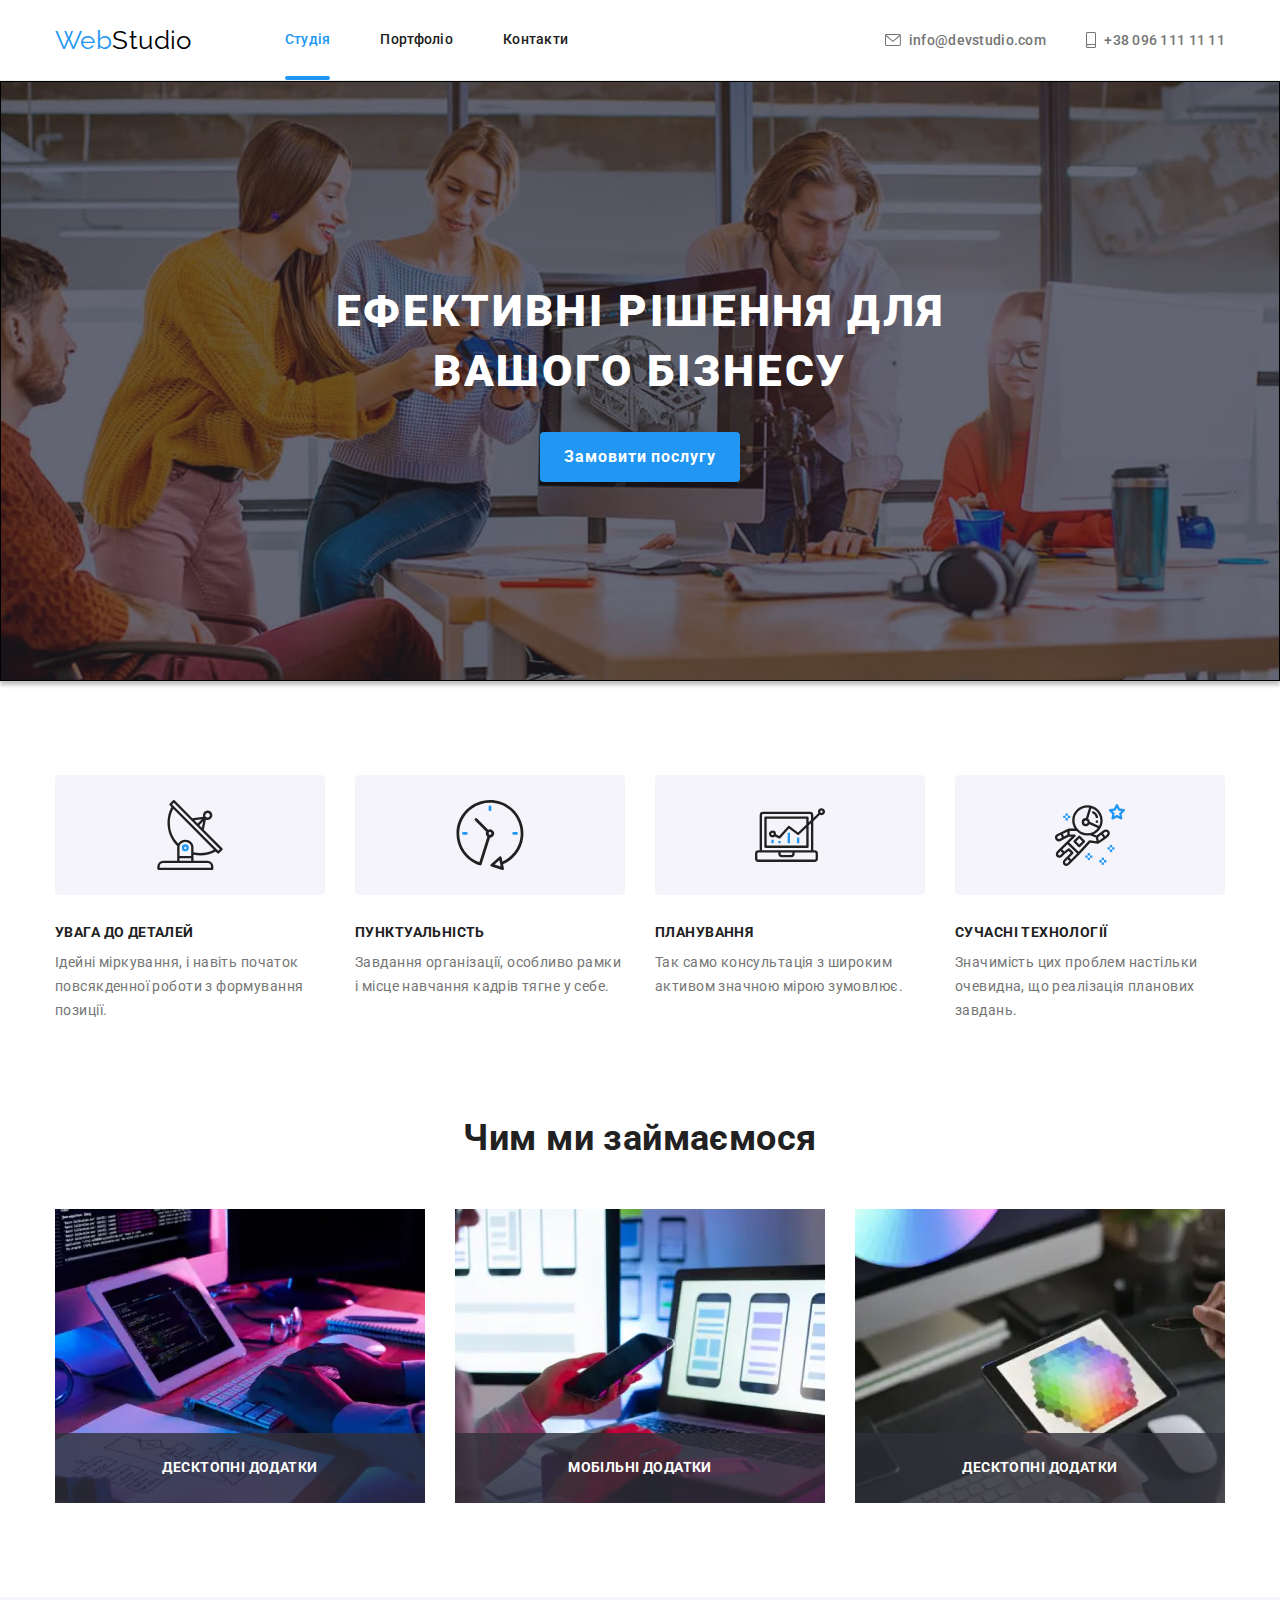
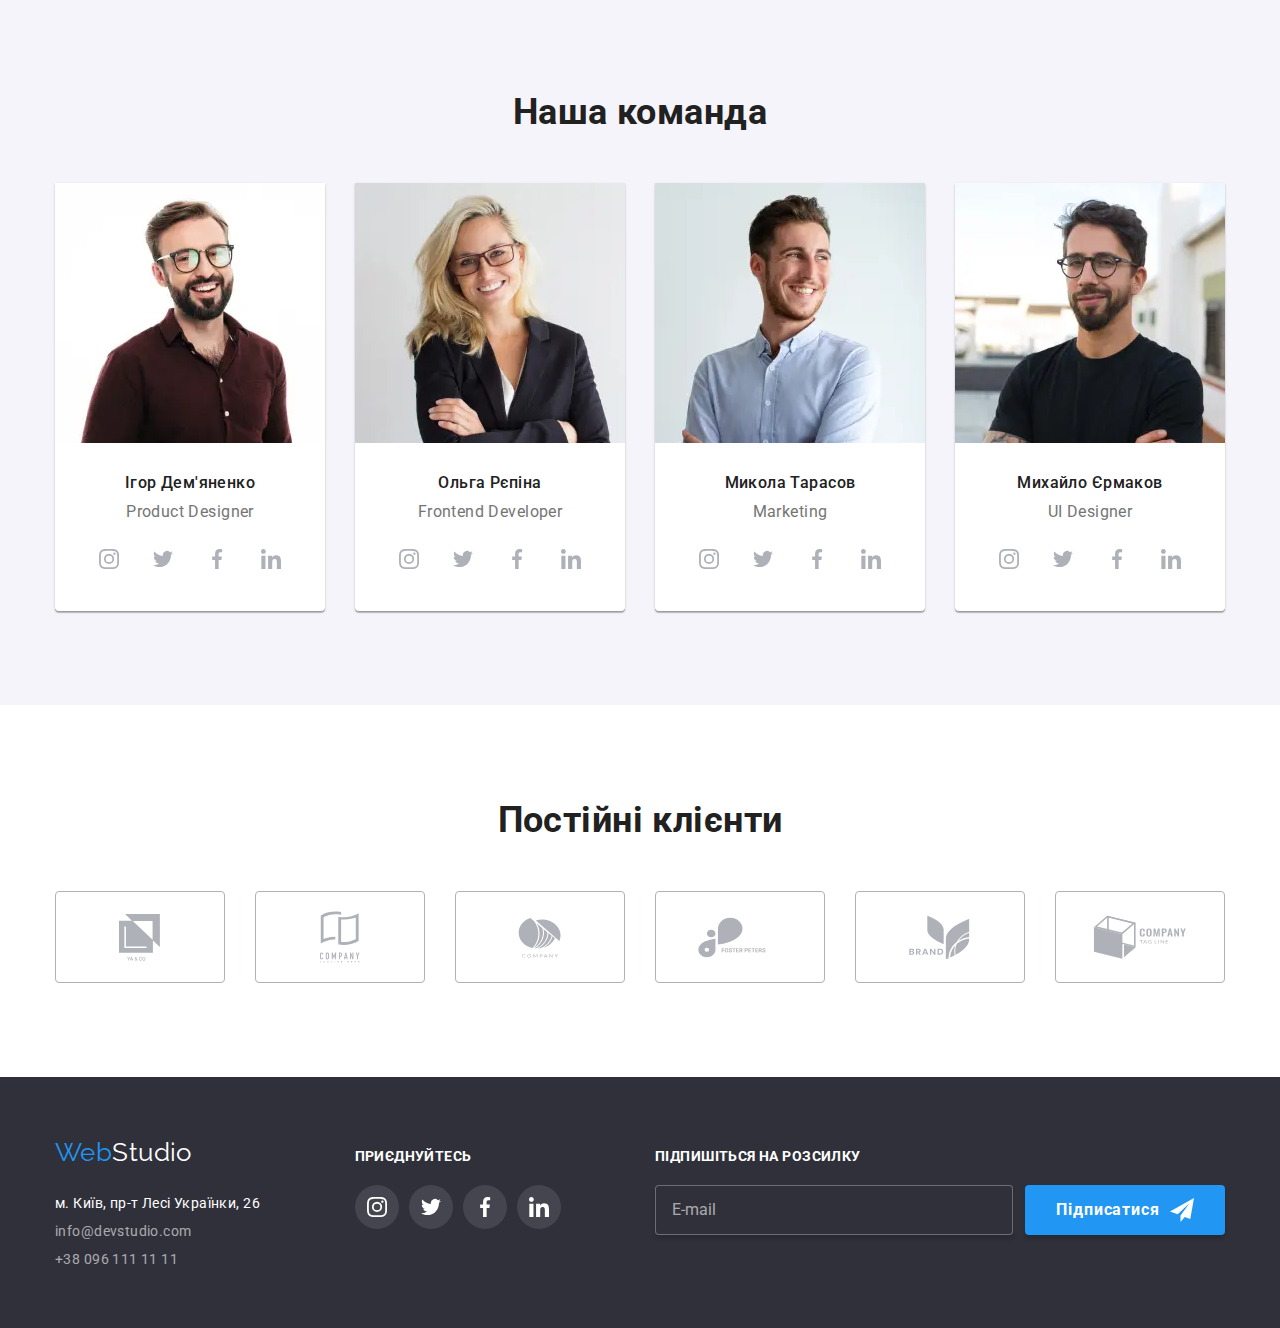
==== commit 8000d52d: "Коригування помилок" ====
--- a/index.html
+++ b/index.html
@@ -85,7 +85,7 @@
 
           <ul class="mobile-menu__nav">
             <li class="mobile-menu__nav-item">
-              <a class="mobile-menu__nav-link" href="./index.html">Студія</a>
+              <a class="mobile-menu__nav-link mobile-menu__nav-link--current" href="./index.html">Студія</a>
             </li>
             <li class="mobile-menu__nav-item">
               <a class="mobile-menu__nav-link" href="./portfolio.html"
@@ -148,106 +148,108 @@
         <!-- Модальне вікно -->
 
         <div class="backdrop backdrop--is-hidden" data-modal>
-          <div class="modal">
-            <button class="button modal__button" data-modal-close>
-              <svg class="modal__icon-closing" width="18" height="18">
-                <use href="./images/icons.svg#icon-cross"></use>
-              </svg>
-            </button>
-
-            <form class="modal-form">
-              <b class="modal-form__title"
-                >Залиште свої дані, ми вам передзвонимо</b
-              >
-
-              <label class="modal-form__field">
-                <span class="modal-form__label">Ім'я</span>
-                <span class="modal-form__wrapper">
+          <div class="modal-body">
+            <div class="modal">
+              <button class="button modal__button" data-modal-close>
+                <svg class="modal__icon-closing" width="18" height="18">
+                  <use href="./images/icons.svg#icon-cross"></use>
+                </svg>
+              </button>
+  
+              <form class="modal-form">
+                <b class="modal-form__title"
+                  >Залиште свої дані, ми вам передзвонимо</b
+                >
+  
+                <label class="modal-form__field">
+                  <span class="modal-form__label">Ім'я</span>
+                  <span class="modal-form__wrapper">
+                    <input
+                      class="modal-form__input"
+                      type="text"
+                      name="user-name"
+                      required
+                    />
+                    <svg class="modal-form__icon" width="18" height="18">
+                      <use href="./images/icons.svg#icon-name"></use>
+                    </svg>
+                  </span>
+                </label>
+  
+                <label class="modal-form__field">
+                  <span class="modal-form__label">Телефон</span>
+                  <span class="modal-form__wrapper">
+                    <input
+                      class="modal-form__input"
+                      type="tel"
+                      name="user-phone"
+                      required
+                    />
+                    <svg class="modal-form__icon" width="18" height="18">
+                      <use href="./images/icons.svg#icon-telephone"></use>
+                    </svg>
+                  </span>
+                </label>
+  
+                <label class="modal-form__field">
+                  <span class="modal-form__label">Пошта</span>
+                  <span class="modal-form__wrapper">
+                    <input
+                      class="modal-form__input"
+                      type="email"
+                      name="user-mail"
+                      required
+                    />
+                    <svg class="modal-form__icon" width="18" height="18">
+                      <use href="./images/icons.svg#icon-mail"></use>
+                    </svg>
+                  </span>
+                </label>
+  
+                <label class="modal-form__field modal-form__field--indent">
+                  <span class="modal-form__label">Коментар</span>
+                  <textarea
+                    class="modal-form__comment"
+                    name="comment"
+                    placeholder="Введіть текст"
+                  ></textarea>
+                </label>
+  
+                <div class="modal-form__checkbox">
                   <input
-                    class="modal-form__input"
-                    type="text"
-                    name="user-name"
+                    class="modal-form__policy visually-hidden"
+                    type="checkbox"
+                    name="policy"
+                    id="policy"
                     required
                   />
-                  <svg class="modal-form__icon" width="18" height="18">
-                    <use href="./images/icons.svg#icon-name"></use>
-                  </svg>
-                </span>
-              </label>
-
-              <label class="modal-form__field">
-                <span class="modal-form__label">Телефон</span>
-                <span class="modal-form__wrapper">
-                  <input
-                    class="modal-form__input"
-                    type="tel"
-                    name="user-phone"
-                    required
-                  />
-                  <svg class="modal-form__icon" width="18" height="18">
-                    <use href="./images/icons.svg#icon-telephone"></use>
-                  </svg>
-                </span>
-              </label>
-
-              <label class="modal-form__field">
-                <span class="modal-form__label">Пошта</span>
-                <span class="modal-form__wrapper">
-                  <input
-                    class="modal-form__input"
-                    type="email"
-                    name="user-mail"
-                    required
-                  />
-                  <svg class="modal-form__icon" width="18" height="18">
-                    <use href="./images/icons.svg#icon-mail"></use>
-                  </svg>
-                </span>
-              </label>
-
-              <label class="modal-form__field modal-form__field--indent">
-                <span class="modal-form__label">Коментар</span>
-                <textarea
-                  class="modal-form__comment"
-                  name="comment"
-                  placeholder="Введіть текст"
-                ></textarea>
-              </label>
-
-              <div class="modal-form__checkbox">
-                <input
-                  class="modal-form__policy visually-hidden"
-                  type="checkbox"
-                  name="policy"
-                  id="policy"
-                  required
-                />
-
-                <label for="policy" class="modal-form__checkbox-label">
-                  <span class="modal-form__checkbox-icon">
-                    <svg
-                      class="modal-form__icon-policy-check"
-                      width="16"
-                      height="16"
+  
+                  <label for="policy" class="modal-form__checkbox-label">
+                    <span class="modal-form__checkbox-icon">
+                      <svg
+                        class="modal-form__icon-policy-check"
+                        width="16"
+                        height="16"
+                      >
+                        <use href="./images/icons.svg#icon-check"></use>
+                      </svg>
+                    </span>
+                    Погоджуюся з розсилкою та приймаю&nbsp;<a
+                      class="modal-form__link"
+                      href=""
+                      >Умови договору</a
                     >
-                      <use href="./images/icons.svg#icon-check"></use>
-                    </svg>
-                  </span>
-                  Погоджуюся з розсилкою та приймаю&nbsp;<a
-                    class="modal-form__link"
-                    href=""
-                    >Умови договору</a
-                  >
-                </label>
-              </div>
-
-              <button
-                class="button modal-form__button button--curiousblue-color"
-                type="submit"
-              >
-                Відправити
-              </button>
-            </form>
+                  </label>
+                </div>
+  
+                <button
+                  class="button modal-form__button button--curiousblue-color"
+                  type="submit"
+                >
+                  Відправити
+                </button>
+              </form>
+            </div>
           </div>
         </div>
       </section>
@@ -334,7 +336,7 @@
 
                 <img
                   class="image"
-                  src=""
+                  src="img_1.jpg"
                   alt="Десктопні додатки"
                   width="370"
                 />
@@ -358,7 +360,7 @@
 
                 <img
                   class="image"
-                  src=""
+                  src="img_2.jpg"
                   alt="Мобільні додатки"
                   width="370"
                 />
@@ -381,7 +383,7 @@
                 />
                 <img
                   class="image"
-                  src=""
+                  src="img_3.jpg"
                   alt="Дизайнерські рішення"
                   width="370"
                 />
--- a/css/main.min.css
+++ b/css/main.min.css
@@ -1 +1 @@
-:root{--primary-font: "Roboto", sans-serif;--secondary-font: "Raleway", sans-serif;--primary-text-color: #757575;--title-text-color: #212121;--accent-color: #2196f3;--primary-white-color: #ffffff;--secondary-background-color: #2f303a;--third-background-color: #f5f4fa;--hero-background-color: #c4c4c4;--black-color: #000000;--transparent-white-color: rgba(255, 255, 255, 0.6);--curiousblue-color: #188ce8;--gallery-color: #eeeeee;--shadow-color: rgba(0, 0, 0, 0.25);--backdrop-color: rgba(0, 0, 0, 0.2);--bombay-color: #afb1b8}.works-list,.filter,.address__contact,.client-list,.socials,.team-list,.profile,.qualities-list{margin:0;padding:0;list-style:none}.address__contact-link{text-decoration:none;-webkit-transition:color 250ms cubic-bezier(0.4, 0, 0.2, 1);transition:color 250ms cubic-bezier(0.4, 0, 0.2, 1)}.address__contact-link:hover,.address__contact-link:focus{color:var(--accent-color)}.visually-hidden{position:absolute;width:1px;height:1px;margin:-1px;border:0;padding:0;white-space:nowrap;-webkit-clip-path:inset(100%);clip-path:inset(100%);clip:rect(0 0 0 0);overflow:hidden}.page{background-color:var(--primary-white-color);color:var(--primary-text-color);font-family:var(--primary-font);font-size:14px;line-height:1.71;letter-spacing:.03em}.image{display:block;max-width:100%;height:auto;margin-top:0;margin-bottom:0}.container{padding-left:15px;padding-right:15px}@media screen and (min-width: 480px){.container{width:480px;margin-left:auto;margin-right:auto}}@media screen and (min-width: 768px){.container{width:768px}}@media screen and (min-width: 1200px){.container{width:1200px}}.container--header-flex{display:-webkit-box;display:-ms-flexbox;display:flex;-webkit-box-align:center;-ms-flex-align:center;align-items:center;-webkit-box-pack:justify;-ms-flex-pack:justify;justify-content:space-between}.container--footer-flex{display:-webkit-box;display:-ms-flexbox;display:flex;-webkit-box-orient:horizontal;-webkit-box-direction:normal;-ms-flex-direction:row;flex-direction:row;-ms-flex-wrap:wrap;flex-wrap:wrap;-webkit-box-align:baseline;-ms-flex-align:baseline;align-items:baseline}.logo{color:var(--accent-color);font-family:var(--secondary-font);font-size:24px;line-height:1.17;text-decoration:none}@media screen and (min-width: 1200px){.logo{font-size:26px;line-height:1.19}}.logo__item{color:var(--black-color)}.logo__item--color-white{color:var(--primary-white-color)}.button{display:-webkit-inline-box;display:-ms-inline-flexbox;display:inline-flex;-webkit-box-align:center;-ms-flex-align:center;align-items:center;-webkit-box-pack:center;-ms-flex-pack:center;justify-content:center;min-width:200px;background-color:var(--accent-color);color:var(--primary-white-color);font-family:inherit;font-weight:700;font-size:16px;line-height:1.88;letter-spacing:.06em;cursor:pointer;border-radius:4px;border-width:0;-webkit-transition:background-color 250ms cubic-bezier(0.4, 0, 0.2, 1);transition:background-color 250ms cubic-bezier(0.4, 0, 0.2, 1);-webkit-box-shadow:0px 4px 4px rgba(0,0,0,.15);box-shadow:0px 4px 4px rgba(0,0,0,.15)}.button--curiousblue-color:hover,.button--curiousblue-color:focus{background-color:var(--curiousblue-color)}.button__icon{margin-left:10px;fill:var(--primary-white-color)}.header{position:relative;border-bottom:1px solid #ececec}@media screen and (max-width: 767px){.header{padding-top:10px;padding-bottom:10px}.header__contact{display:none}}@media screen and (min-width: 768px){.header__contact{display:block;font-weight:500;line-height:1.14;letter-spacing:.02em;margin:0;padding:0;list-style:none}.header__contact-icon-wrapper{vertical-align:text-bottom;margin-right:8px;font-size:0}.header__contact-icon{fill:currentColor}.header__contact-link{text-decoration:none;-webkit-transition:color 250ms cubic-bezier(0.4, 0, 0.2, 1);transition:color 250ms cubic-bezier(0.4, 0, 0.2, 1);color:var(--primary-text-color)}.header__contact-link:hover,.header__contact-link:focus{color:var(--accent-color)}}@media screen and (max-width: 1199px){.header__contact-item:first-child{margin-bottom:10px}}@media screen and (min-width: 1200px){.header__contact{display:-webkit-box;display:-ms-flexbox;display:flex}.header__contact-item:last-child{margin-left:40px}}@media screen and (max-width: 767px){.mobile-menu{position:absolute;top:0;left:0;width:100%;height:100vh;overflow:auto;z-index:5;background-color:var(--primary-white-color);font-weight:500;letter-spacing:.02em;opacity:0;visibility:hidden;pointer-events:none;-webkit-transition:opacity 250ms cubic-bezier(0.4, 0, 0.2, 1),visibility 250ms cubic-bezier(0.4, 0, 0.2, 1);transition:opacity 250ms cubic-bezier(0.4, 0, 0.2, 1),visibility 250ms cubic-bezier(0.4, 0, 0.2, 1)}.mobile-menu.is-open{opacity:1;visibility:visible;pointer-events:initial}.mobile-button{padding:0;background-color:rgba(0,0,0,0);border:none;cursor:pointer;line-height:0}.mobile-button__icon,.mobile-menu__close-icon{fill:var(--title-text-color)}.mobile-button:hover .mobile-button__icon,.mobile-button:focus .mobile-button__icon,.mobile-button:hover .mobile-menu__close-icon,.mobile-button:focus .mobile-menu__close-icon{fill:var(--accent-color)}.mobile-menu__container{position:relative;max-width:480px;padding-top:48px;padding-bottom:48px;padding-left:40px}}@media screen and (max-width: 767px)and (max-width: 479px){.mobile-menu__container{padding-left:15px}}@media screen and (max-width: 767px){.mobile-menu__mobile-button-close{position:absolute;top:10px;right:15px}}@media screen and (max-width: 767px){.mobile-menu__nav{margin:0;padding:0;list-style:none;margin-bottom:306px;font-size:40px;line-height:1.18}}@media screen and (max-width: 767px){.mobile-menu__nav-item:not(:last-child){margin-bottom:32px}}@media screen and (max-width: 767px){.mobile-menu__nav-link{text-decoration:none;-webkit-transition:color 250ms cubic-bezier(0.4, 0, 0.2, 1);transition:color 250ms cubic-bezier(0.4, 0, 0.2, 1);color:var(--title-text-color)}.mobile-menu__nav-link:hover,.mobile-menu__nav-link:focus{color:var(--accent-color)}}@media screen and (max-width: 767px){.mobile-menu__contact{margin:0;padding:0;list-style:none;margin-bottom:64px;color:var(--primary-text-color);font-size:24px;line-height:1.17}}@media screen and (max-width: 767px){.mobile-menu__contact-item:first-child{margin-bottom:32px}}@media screen and (max-width: 767px){.mobile-menu__contact-link{color:var(--primary-text-color);text-decoration:none;-webkit-transition:color 250ms cubic-bezier(0.4, 0, 0.2, 1);transition:color 250ms cubic-bezier(0.4, 0, 0.2, 1)}.mobile-menu__contact-link:hover,.mobile-menu__contact-link:focus{color:var(--accent-color)}.mobile-menu__contact-link:hover,.mobile-menu__contact-link:focus{font-size:34px;line-height:1.18}}@media screen and (max-width: 767px){.mobile-menu__socials{margin:0;padding:0;list-style:none;display:-webkit-box;display:-ms-flexbox;display:flex;font-size:18px;line-height:1.22}}@media screen and (max-width: 767px)and (max-width: 479px){.mobile-menu__socials{-ms-flex-wrap:wrap;flex-wrap:wrap}}@media screen and (max-width: 767px){.mobile-menu__socials-item:not(:last-child){padding-right:10px;margin-right:10px;border-right:1px solid rgba(33,33,33,.2)}}@media screen and (max-width: 767px)and (max-width: 479px){.mobile-menu__socials-item:not(:last-child){margin-bottom:10px}}@media screen and (max-width: 767px){.mobile-menu__socials-link{text-decoration:none;-webkit-transition:color 250ms cubic-bezier(0.4, 0, 0.2, 1);transition:color 250ms cubic-bezier(0.4, 0, 0.2, 1);color:var(--accent-color)}.mobile-menu__socials-link:hover,.mobile-menu__socials-link:focus{color:var(--accent-color)}}@media screen and (min-width: 768px){.mobile-menu,.mobile-button{display:none}}@media screen and (max-width: 767px){.nav-list{display:none}}@media screen and (min-width: 768px){.navigation{display:-webkit-box;display:-ms-flexbox;display:flex;-webkit-box-align:center;-ms-flex-align:center;align-items:center;-webkit-box-pack:center;-ms-flex-pack:center;justify-content:center}.nav-list{display:-webkit-box;display:-ms-flexbox;display:flex;font-weight:500;line-height:1.14;letter-spacing:.02em;margin:0;padding:0;list-style:none}.nav-list__item:first-child{margin-left:88px}.nav-list__item:not(:last-child){margin-right:50px}.nav-list__link{text-decoration:none;-webkit-transition:color 250ms cubic-bezier(0.4, 0, 0.2, 1);transition:color 250ms cubic-bezier(0.4, 0, 0.2, 1);display:block;padding-top:32px;padding-bottom:32px;color:var(--title-text-color)}.nav-list__link:hover,.nav-list__link:focus{color:var(--accent-color)}.nav-list__link--current{position:relative;color:var(--accent-color)}.nav-list__link--current::after{position:absolute;left:0;bottom:0;content:"";width:100%;height:4px;background-color:var(--accent-color);border-radius:2px}}@media screen and (min-width: 1200px){.nav-list__item:first-child{margin-left:93px}}.hero{max-width:480px;height:400px;margin:0 auto;background-color:var(--hero-background-color);background-image:-webkit-gradient(linear, left top, right top, from(rgba(47, 48, 58, 0.4)), to(rgba(47, 48, 58, 0.4))),url(../../images/banner-mobile.jpg);background-image:linear-gradient(to right, rgba(47, 48, 58, 0.4), rgba(47, 48, 58, 0.4)),url(../../images/banner-mobile.jpg);background-repeat:no-repeat;background-position:center;background-size:cover;border:1px solid #000;-webkit-box-shadow:0px 4px 4px rgba(0,0,0,.25);box-shadow:0px 4px 4px rgba(0,0,0,.25);text-align:center}@media screen and (min-device-pixel-ratio: 2),(-webkit-min-device-pixel-ratio: 2),(min-resolution: 192dpi),(min-resolution: 2dppx){.hero{background-image:-webkit-gradient(linear, left top, right top, from(rgba(47, 48, 58, 0.4)), to(rgba(47, 48, 58, 0.4))),url(../../images/banner-mobile@2x.jpg);background-image:linear-gradient(to right, rgba(47, 48, 58, 0.4), rgba(47, 48, 58, 0.4)),url(../../images/banner-mobile@2x.jpg)}}.hero__title{max-width:360px;padding-top:118px;margin-top:0;margin-bottom:30px;margin-left:auto;margin-right:auto;color:var(--primary-white-color);font-weight:900;font-size:26px;line-height:1.62;letter-spacing:.06em;text-transform:uppercase}@media screen and (max-width: 341px){.hero__title{padding-top:80px}}.hero__button{padding:10px 24px}@media screen and (min-width: 768px){.hero{max-width:768px;background-image:-webkit-gradient(linear, left top, right top, from(rgba(47, 48, 58, 0.4)), to(rgba(47, 48, 58, 0.4))),url(../../images/banner-tablet.jpg);background-image:linear-gradient(to right, rgba(47, 48, 58, 0.4), rgba(47, 48, 58, 0.4)),url(../../images/banner-tablet.jpg)}}@media screen and (min-width: 768px)and (min-device-pixel-ratio: 2),screen and (min-width: 768px)and (-webkit-min-device-pixel-ratio: 2),screen and (min-width: 768px)and (min-resolution: 192dpi),screen and (min-width: 768px)and (min-resolution: 2dppx){.hero{background-image:-webkit-gradient(linear, left top, right top, from(rgba(47, 48, 58, 0.4)), to(rgba(47, 48, 58, 0.4))),url(../../images/banner-tablet@2x.jpg);background-image:linear-gradient(to right, rgba(47, 48, 58, 0.4), rgba(47, 48, 58, 0.4)),url(../../images/banner-tablet@2x.jpg)}}@media screen and (min-width: 1200px){.hero{max-width:1600px;height:600px;background-image:-webkit-gradient(linear, left top, right top, from(rgba(47, 48, 58, 0.4)), to(rgba(47, 48, 58, 0.4))),url(../../images/banner-desktop.jpg);background-image:linear-gradient(to right, rgba(47, 48, 58, 0.4), rgba(47, 48, 58, 0.4)),url(../../images/banner-desktop.jpg)}}@media screen and (min-width: 1200px)and (min-device-pixel-ratio: 2),screen and (min-width: 1200px)and (-webkit-min-device-pixel-ratio: 2),screen and (min-width: 1200px)and (min-resolution: 192dpi),screen and (min-width: 1200px)and (min-resolution: 2dppx){.hero{background-image:-webkit-gradient(linear, left top, right top, from(rgba(47, 48, 58, 0.4)), to(rgba(47, 48, 58, 0.4))),url(../../images/banner-desktop@2x.jpg);background-image:linear-gradient(to right, rgba(47, 48, 58, 0.4), rgba(47, 48, 58, 0.4)),url(../../images/banner-desktop@2x.jpg)}}@media screen and (min-width: 1200px){.hero__title{max-width:696px;padding-top:200px;font-size:44px;line-height:1.36}}.backdrop{position:fixed;top:0;left:0;width:100%;height:100%;overflow-y:scroll;background-color:var(--backdrop-color);z-index:2;opacity:1;-webkit-transition:opacity 250ms cubic-bezier(0.4, 0, 0.2, 1),visibility 250ms cubic-bezier(0.4, 0, 0.2, 1);transition:opacity 250ms cubic-bezier(0.4, 0, 0.2, 1),visibility 250ms cubic-bezier(0.4, 0, 0.2, 1)}.backdrop--is-hidden{visibility:hidden;opacity:0;pointer-events:none}.modal{position:absolute;top:50%;left:50%;-webkit-transform:translate(-50%, -50%) scale(1);transform:translate(-50%, -50%) scale(1);min-width:450px;padding:40px;background-color:var(--primary-white-color);-webkit-box-shadow:0px 1px 3px rgba(0,0,0,.12),0px 1px 1px rgba(0,0,0,.14),0px 2px 1px rgba(0,0,0,.2);box-shadow:0px 1px 3px rgba(0,0,0,.12),0px 1px 1px rgba(0,0,0,.14),0px 2px 1px rgba(0,0,0,.2);border-radius:4px;-webkit-transition:-webkit-transform 250ms cubic-bezier(0.4, 0, 0.2, 1);transition:-webkit-transform 250ms cubic-bezier(0.4, 0, 0.2, 1);transition:transform 250ms cubic-bezier(0.4, 0, 0.2, 1);transition:transform 250ms cubic-bezier(0.4, 0, 0.2, 1), -webkit-transform 250ms cubic-bezier(0.4, 0, 0.2, 1)}.backdrop--is-hidden .modal{-webkit-transform:translate(-50%, -50%) scale(1.1);transform:translate(-50%, -50%) scale(1.1)}.modal__button{position:absolute;top:8px;right:8px;display:-webkit-box;display:-ms-flexbox;display:flex;-webkit-box-pack:center;-ms-flex-pack:center;justify-content:center;-webkit-box-align:center;-ms-flex-align:center;align-items:center;min-width:30px;height:30px;border-radius:50px;background-color:rgba(0,0,0,0);border:1px solid rgba(0,0,0,.1);margin:0;padding:0;-webkit-box-shadow:none;box-shadow:none}.modal__icon-closing{fill:var(--black-color);-webkit-transition:fill 250ms cubic-bezier(0.4, 0, 0.2, 1);transition:fill 250ms cubic-bezier(0.4, 0, 0.2, 1)}.modal__button:hover .modal__icon-closing,.modal__button:focus .modal__icon-closing{fill:var(--accent-color)}@media screen and (max-width: 479px){.modal{min-width:95%}}@media screen and (min-width: 1200px){.modal{min-width:528px}}.modal-form__title{display:-webkit-inline-box;display:-ms-inline-flexbox;display:inline-flex;margin-bottom:12px;color:var(--title-text-color);font-size:20px;line-height:1.5}@media screen and (min-width: 1200px){.modal-form__title{line-height:1.15}}.modal-form__field{position:relative;display:-webkit-box;display:-ms-flexbox;display:flex;-webkit-box-orient:vertical;-webkit-box-direction:normal;-ms-flex-direction:column;flex-direction:column;margin-bottom:10px;text-align:left}.modal-form__field--indent{margin-bottom:20px}.modal-form__label{margin-bottom:4px;font-size:12px;line-height:1.17;letter-spacing:.01em}.modal-form__wrapper{position:relative;color:var(--title-text-color)}.modal-form__input{width:100%;max-height:40px;padding-top:12px;padding-bottom:12px;padding-left:42px;padding-right:15px;color:var(--title-text-color);cursor:pointer;border:1px solid rgba(33,33,33,.2);border-radius:4px;font-size:12px;line-height:1.17;letter-spacing:.01em;-webkit-transition:border-color 250ms cubic-bezier(0.4, 0, 0.2, 1);transition:border-color 250ms cubic-bezier(0.4, 0, 0.2, 1)}.modal-form__input:focus{outline:none;border-color:var(--accent-color)}.modal-form__icon{fill:currentColor;position:absolute;top:50%;left:15px;-webkit-transform:translateY(-50%);transform:translateY(-50%);-webkit-transition:fill 250ms cubic-bezier(0.4, 0, 0.2, 1);transition:fill 250ms cubic-bezier(0.4, 0, 0.2, 1)}.modal-form__input:focus+.modal-form__icon{fill:var(--accent-color)}.modal-form__comment{padding:12px 16px;min-height:120px;resize:none;border:1px solid rgba(33,33,33,.2);border-radius:4px;cursor:pointer;font-size:12px;line-height:1.17;letter-spacing:.01em;-webkit-transition:border-color 250ms cubic-bezier(0.4, 0, 0.2, 1);transition:border-color 250ms cubic-bezier(0.4, 0, 0.2, 1)}.modal-form__comment:focus{outline:none;border-color:var(--accent-color)}.modal-form__comment::-webkit-input-placeholder{letter-spacing:.01em;color:rgba(117,117,117,.5)}.modal-form__comment::-moz-placeholder{letter-spacing:.01em;color:rgba(117,117,117,.5)}.modal-form__comment:-ms-input-placeholder{letter-spacing:.01em;color:rgba(117,117,117,.5)}.modal-form__comment::-ms-input-placeholder{letter-spacing:.01em;color:rgba(117,117,117,.5)}.modal-form__comment::placeholder{letter-spacing:.01em;color:rgba(117,117,117,.5)}.modal-form__checkbox{margin-bottom:30px}@media screen and (max-width: 1199px){.modal-form__checkbox{font-size:12px;line-height:1.17}}.modal-form__checkbox-label{display:-webkit-box;display:-ms-flexbox;display:flex;-webkit-box-align:center;-ms-flex-align:center;align-items:center;-webkit-box-pack:center;-ms-flex-pack:center;justify-content:center;cursor:pointer}.modal-form__checkbox-icon{display:inline-block;position:relative;width:16px;height:16px;margin-right:8px;border-radius:2px;border:2px solid var(--black-color);background-color:rgba(0,0,0,0);-webkit-transition:background-color 250ms cubic-bezier(0.4, 0, 0.2, 1),border-color 250ms cubic-bezier(0.4, 0, 0.2, 1);transition:background-color 250ms cubic-bezier(0.4, 0, 0.2, 1),border-color 250ms cubic-bezier(0.4, 0, 0.2, 1)}.modal-form__policy:focus+.modal-form__checkbox-label .modal-form__checkbox-icon{outline:1px solid var(--accent-color)}.modal-form__policy:checked+.modal-form__checkbox-label .modal-form__checkbox-icon{background-color:var(--accent-color);border-color:var(--accent-color)}.modal-form__icon-policy-check{display:inline-block;position:absolute;top:50%;left:50%;-webkit-transform:translate(-50%, -50%);transform:translate(-50%, -50%);background-color:rgba(0,0,0,0);opacity:0;-webkit-transition:opacity 250ms cubic-bezier(0.4, 0, 0.2, 1);transition:opacity 250ms cubic-bezier(0.4, 0, 0.2, 1)}.modal-form__policy:checked+.modal-form__checkbox-label .modal-form__icon-policy-check{opacity:1}.modal-form__link{color:var(--accent-color)}.modal-form__button{margin:0 auto;padding:10px 52px}.section{padding-top:60px;padding-bottom:60px}.section--indent{display:none}.section--team-bg{max-width:480px;margin:0 auto;background-color:var(--third-background-color)}.section__title{margin-top:0;margin-bottom:30px;color:var(--title-text-color);font-weight:700;font-size:28px;line-height:1.18;text-align:center}@media screen and (min-width: 768px){.section--team-bg{max-width:768px}}@media screen and (min-width: 1200px){.section{padding-bottom:94px;padding-top:94px}.section--indent{display:block;padding-top:0}.section--team-bg{max-width:1600px}.section__title{margin-bottom:50px;font-size:36px;line-height:1.17}}@media screen and (max-width: 767px){.qualities-list__item:not(:last-child){margin-bottom:30px}}.qualities-list__icon-wrapper{display:-webkit-box;display:-ms-flexbox;display:flex;-webkit-box-align:center;-ms-flex-align:center;align-items:center;-webkit-box-pack:center;-ms-flex-pack:center;justify-content:center;height:120px;margin-bottom:30px;border-radius:4px;background-color:var(--third-background-color)}.qualities-list__title{margin-top:0;margin-bottom:10px;color:var(--title-text-color);font-size:inherit;font-weight:700;line-height:1.14;text-transform:uppercase;text-align:center}.qualities-list__text{margin-top:0;margin-bottom:0}@media screen and (min-width: 768px){.qualities-list{display:-webkit-box;display:-ms-flexbox;display:flex;-ms-flex-wrap:wrap;flex-wrap:wrap;margin:-15px}.qualities-list__item{width:calc((100% - 60px)/2);margin:15px}}@media screen and (min-width: 1200px){.qualities-list__item{width:calc((100% - 120px)/4)}}.profile{display:-webkit-box;display:-ms-flexbox;display:flex}.profile__item{position:relative;width:calc((100% - 60px)/3)}.profile__item:not(:last-child){margin-right:30px}.profile__background-text{position:absolute;bottom:0;left:0;display:inline-block;width:100%;background-color:rgba(47,48,58,.8);text-align:center}.profile__text{margin:0;padding-top:27px;padding-bottom:27px;color:var(--primary-white-color);font-weight:700;line-height:1.14;text-transform:uppercase}.team-list__item{background-color:var(--primary-white-color);-webkit-box-shadow:0px 1px 3px rgba(0,0,0,.12),0px 1px 1px rgba(0,0,0,.14),0px 2px 1px rgba(0,0,0,.2);box-shadow:0px 1px 3px rgba(0,0,0,.12),0px 1px 1px rgba(0,0,0,.14),0px 2px 1px rgba(0,0,0,.2);border-radius:0px 0px 4px 4px;font-size:16px;line-height:1.19;text-align:center}@media screen and (max-width: 767px){.team-list__item:not(:last-child){margin-bottom:30px}}.team-list__item-body{padding-top:30px;padding-bottom:24px;padding-left:10px;padding-right:10px}.team-list__title{margin-top:0;margin-bottom:10px;color:var(--title-text-color);font-weight:500;font-size:inherit}.team-list__text{margin-top:0;margin-bottom:16px}@media screen and (min-width: 768px){.team-list{display:-webkit-box;display:-ms-flexbox;display:flex;-ms-flex-wrap:wrap;flex-wrap:wrap;margin:-15px}.team-list__item{width:calc((100% - 60px)/2);margin:15px}}@media screen and (min-width: 1200px){.team-list__item{width:calc((100% - 120px)/4)}.team-list__item-body{padding-bottom:30px}}.socials{display:-webkit-box;display:-ms-flexbox;display:flex;-webkit-box-align:center;-ms-flex-align:center;align-items:center;-webkit-box-pack:center;-ms-flex-pack:center;justify-content:center;line-height:0}@media screen and (min-width: 1200px){.socials--align-left{-webkit-box-pack:left;-ms-flex-pack:left;justify-content:left}}.socials__item{margin-right:10px}.socials__item:last-child{margin-right:0}.socials__link{display:-webkit-box;display:-ms-flexbox;display:flex;-webkit-box-align:center;-ms-flex-align:center;align-items:center;-webkit-box-pack:center;-ms-flex-pack:center;justify-content:center;width:44px;height:44px;border-radius:50px;background-color:rgba(255,255,255,.1);color:var(--primary-white-color);cursor:pointer;-webkit-transition:background-color 250ms cubic-bezier(0.4, 0, 0.2, 1);transition:background-color 250ms cubic-bezier(0.4, 0, 0.2, 1)}.socials__link--color-team{background-color:var(--primary-white-color);color:var(--bombay-color);-webkit-transition:background-color 250ms cubic-bezier(0.4, 0, 0.2, 1),color 250ms cubic-bezier(0.4, 0, 0.2, 1);transition:background-color 250ms cubic-bezier(0.4, 0, 0.2, 1),color 250ms cubic-bezier(0.4, 0, 0.2, 1)}.socials__link:hover,.socials__link:focus{background-color:var(--accent-color)}.socials__link--color-team:hover,.socials__link--color-team:focus{background-color:var(--accent-color);color:var(--primary-white-color)}.socials__icon{fill:currentColor}.client-list{display:-webkit-box;display:-ms-flexbox;display:flex;-ms-flex-wrap:wrap;flex-wrap:wrap;margin:-15px}.client-list__item{width:calc((100% - 60px)/2);margin:15px;color:var(--bombay-color)}@media screen and (min-width: 768px){.client-list__item{width:calc((100% - 90px)/3)}}@media screen and (min-width: 1200px){.client-list__item{width:calc((100% - 180px)/6)}}.client-list__link{display:-webkit-box;display:-ms-flexbox;display:flex;-webkit-box-align:center;-ms-flex-align:center;align-items:center;-webkit-box-pack:center;-ms-flex-pack:center;justify-content:center;height:92px;border:1px solid var(--bombay-color);border-radius:4px;-webkit-transition:border-color 250ms cubic-bezier(0.4, 0, 0.2, 1),color 250ms cubic-bezier(0.4, 0, 0.2, 1);transition:border-color 250ms cubic-bezier(0.4, 0, 0.2, 1),color 250ms cubic-bezier(0.4, 0, 0.2, 1);color:inherit}.client-list__link:hover,.client-list__link:focus{color:var(--accent-color);border-color:var(--accent-color)}.client-list__icon{fill:currentColor}.footer{background-color:var(--secondary-background-color);padding-top:60px;padding-bottom:60px;max-width:480px;margin:0 auto}.footer__logo{display:inline-block;margin-bottom:28px}@media screen and (max-width: 1199px){.footer__logo{display:block;margin-bottom:28px;text-align:center}.footer__mailing{-webkit-box-flex:1;-ms-flex:1 100%;flex:1 100%;max-width:450px;margin:0 auto;text-align:center}}@media screen and (max-width: 767px){.footer__social-media{-webkit-box-flex:1;-ms-flex:1 100%;flex:1 100%;margin-bottom:60px}}@media screen and (min-width: 768px){.footer__social-media{-webkit-box-flex:1;-ms-flex:1 auto;flex:1 auto}}.footer__mailing{text-align:center}.footer__text{display:block;text-align:center;margin-bottom:20px;font-weight:700;line-height:1.14;text-transform:uppercase;color:var(--primary-white-color)}@media screen and (min-width: 768px){.footer{max-width:768px}}@media screen and (min-width: 1200px){.footer{max-width:1600px}.footer__text{text-align:left}}.wrapper-logo-address{margin-bottom:60px;text-align:center}@media screen and (max-width: 767px){.wrapper-logo-address{-webkit-box-flex:1;-ms-flex:1 100%;flex:1 100%}}@media screen and (min-width: 768px){.wrapper-logo-address{-webkit-box-flex:1;-ms-flex:1 auto;flex:1 auto}}@media screen and (min-width: 1200px){.wrapper-logo-address{margin-bottom:0;text-align:left}}.address{color:var(--primary-white-color);font-style:inherit;line-height:1.14}.address__contact{margin-top:12px}.address__contact-item:first-child{margin-bottom:12px}.address__contact-link{color:var(--transparent-white-color)}.form{display:block}.form__input{max-width:450px;width:100%;padding:14px 16px;margin-bottom:20px;font-size:16px;line-height:1.25;border:1px solid rgba(255,255,255,.3);border-radius:4px;color:var(--primary-white-color);background-color:var(--secondary-background-color);-webkit-box-shadow:0px 4px 4px rgba(0,0,0,.15);box-shadow:0px 4px 4px rgba(0,0,0,.15)}.form__input::-webkit-input-placeholder{color:var(--transparent-white-color)}.form__input::-moz-placeholder{color:var(--transparent-white-color)}.form__input:-ms-input-placeholder{color:var(--transparent-white-color)}.form__input::-ms-input-placeholder{color:var(--transparent-white-color)}.form__input::placeholder{color:var(--transparent-white-color)}.form__button{padding:10px 28px}@media screen and (min-width: 1200px){.form{display:-webkit-box;display:-ms-flexbox;display:flex}.form__input{min-width:358px;margin-bottom:0px}.form__button{margin-left:12px}}.filter{display:-webkit-box;display:-ms-flexbox;display:flex;-webkit-box-align:center;-ms-flex-align:center;align-items:center;-webkit-box-pack:center;-ms-flex-pack:center;justify-content:center}.filter--indent{margin-bottom:50px}.filter__item{margin-right:8px}.filter__item:last-child{margin-right:0}.filter__button{padding:6px 22px;min-width:67px;background-color:var(--third-background-color);color:var(--title-text-color);font-weight:500;line-height:1.62;letter-spacing:.03em;-webkit-box-shadow:none;box-shadow:none;-webkit-transition:background-color 250ms cubic-bezier(0.4, 0, 0.2, 1),color 250ms cubic-bezier(0.4, 0, 0.2, 1),-webkit-box-shadow 250ms cubic-bezier(0.4, 0, 0.2, 1);transition:background-color 250ms cubic-bezier(0.4, 0, 0.2, 1),color 250ms cubic-bezier(0.4, 0, 0.2, 1),-webkit-box-shadow 250ms cubic-bezier(0.4, 0, 0.2, 1);transition:background-color 250ms cubic-bezier(0.4, 0, 0.2, 1),color 250ms cubic-bezier(0.4, 0, 0.2, 1),box-shadow 250ms cubic-bezier(0.4, 0, 0.2, 1);transition:background-color 250ms cubic-bezier(0.4, 0, 0.2, 1),color 250ms cubic-bezier(0.4, 0, 0.2, 1),box-shadow 250ms cubic-bezier(0.4, 0, 0.2, 1),-webkit-box-shadow 250ms cubic-bezier(0.4, 0, 0.2, 1)}.filter__button--current,.filter__button:hover,.filter__button:focus{background-color:var(--accent-color);color:var(--primary-white-color);-webkit-box-shadow:0px 3px 1px rgba(0,0,0,.1),0px 1px 2px rgba(0,0,0,.08),0px 2px 2px rgba(0,0,0,.12);box-shadow:0px 3px 1px rgba(0,0,0,.1),0px 1px 2px rgba(0,0,0,.08),0px 2px 2px rgba(0,0,0,.12)}.works-list{display:-webkit-box;display:-ms-flexbox;display:flex;-ms-flex-wrap:wrap;flex-wrap:wrap}.works-list__item{width:calc((100% - 60px)/3);margin-right:30px;margin-bottom:30px;background-color:var(--primary-white-color)}.works-list__item:nth-child(3n){margin-right:0px}.works-list__item:nth-last-child(-n+3){margin-bottom:0px}.works-link{display:block;text-decoration:none;-webkit-transition:-webkit-box-shadow 250ms cubic-bezier(0.4, 0, 0.2, 1);transition:-webkit-box-shadow 250ms cubic-bezier(0.4, 0, 0.2, 1);transition:box-shadow 250ms cubic-bezier(0.4, 0, 0.2, 1);transition:box-shadow 250ms cubic-bezier(0.4, 0, 0.2, 1), -webkit-box-shadow 250ms cubic-bezier(0.4, 0, 0.2, 1)}.works-link:hover,.works-link:focus{-webkit-box-shadow:0px 1px 1px rgba(0,0,0,.12),0px 4px 4px rgba(0,0,0,.06),1px 4px 6px rgba(0,0,0,.16);box-shadow:0px 1px 1px rgba(0,0,0,.12),0px 4px 4px rgba(0,0,0,.06),1px 4px 6px rgba(0,0,0,.16)}.works-link__title{margin-top:0;margin-bottom:4px;color:var(--title-text-color);font-weight:700;font-size:18px;line-height:2;letter-spacing:.06em}.works-link__wrapper{position:relative;overflow:hidden}.works-link__body{border-left:1px solid var(--gallery-color);border-right:1px solid var(--gallery-color);border-bottom:1px solid var(--gallery-color);padding-top:20px;padding-bottom:20px;padding-left:24px;padding-right:24px}.works-link__text{margin-top:0;margin-bottom:0;color:var(--primary-text-color);font-size:16px;line-height:1.88}.works-overlay{position:absolute;top:0;left:0;width:100%;height:100%;background-color:rgba(33,150,243,.9);-webkit-transform:translateY(100%);transform:translateY(100%);-webkit-transition:-webkit-transform 250ms cubic-bezier(0.4, 0, 0.2, 1);transition:-webkit-transform 250ms cubic-bezier(0.4, 0, 0.2, 1);transition:transform 250ms cubic-bezier(0.4, 0, 0.2, 1);transition:transform 250ms cubic-bezier(0.4, 0, 0.2, 1), -webkit-transform 250ms cubic-bezier(0.4, 0, 0.2, 1);opacity:1}.works-link:hover .works-overlay,.works-link:focus .works-overlay{-webkit-transform:translateY(0);transform:translateY(0)}.works-overlay__wrapper-text{position:absolute;top:50%;left:50%;-webkit-transform:translate(-50%, -50%);transform:translate(-50%, -50%);opacity:0;-webkit-transition:opacity 250ms cubic-bezier(0.4, 0, 0.2, 1);transition:opacity 250ms cubic-bezier(0.4, 0, 0.2, 1)}.works-link:hover .works-overlay__wrapper-text,.works-link:focus .works-overlay__wrapper-text{opacity:1}.works-overlay__text{margin:0;min-width:322px;font-size:18px;line-height:1.56;color:var(--primary-white-color)}/*# sourceMappingURL=main.min.css.map */+:root{--primary-font: "Roboto", sans-serif;--secondary-font: "Raleway", sans-serif;--primary-text-color: #757575;--title-text-color: #212121;--accent-color: #2196f3;--primary-white-color: #ffffff;--secondary-background-color: #2f303a;--third-background-color: #f5f4fa;--hero-background-color: #c4c4c4;--black-color: #000000;--transparent-white-color: rgba(255, 255, 255, 0.6);--curiousblue-color: #188ce8;--gallery-color: #eeeeee;--shadow-color: rgba(0, 0, 0, 0.25);--backdrop-color: rgba(0, 0, 0, 0.2);--bombay-color: #afb1b8}.visually-hidden{position:absolute;width:1px;height:1px;margin:-1px;border:0;padding:0;white-space:nowrap;-webkit-clip-path:inset(100%);clip-path:inset(100%);clip:rect(0 0 0 0);overflow:hidden}.page{background-color:var(--primary-white-color);color:var(--primary-text-color);font-family:var(--primary-font);font-size:14px;line-height:1.71;letter-spacing:.03em}.image{display:block;max-width:100%;height:auto;margin-top:0;margin-bottom:0}.container{padding-left:15px;padding-right:15px}@media screen and (min-width: 480px){.container{width:480px;margin-left:auto;margin-right:auto}}@media screen and (min-width: 768px){.container{width:768px}}@media screen and (min-width: 1200px){.container{width:1200px}}.container--header-flex{display:-webkit-box;display:-ms-flexbox;display:flex;-webkit-box-align:center;-ms-flex-align:center;align-items:center;-webkit-box-pack:justify;-ms-flex-pack:justify;justify-content:space-between}.container--footer-flex{display:-webkit-box;display:-ms-flexbox;display:flex;-ms-flex-wrap:wrap;flex-wrap:wrap;-webkit-box-align:baseline;-ms-flex-align:baseline;align-items:baseline;-webkit-box-orient:horizontal;-webkit-box-direction:normal;-ms-flex-direction:row;flex-direction:row}.logo{color:var(--accent-color);font-family:var(--secondary-font);font-size:24px;line-height:1.17;text-decoration:none}@media screen and (min-width: 1200px){.logo{font-size:26px;line-height:1.19}}.logo__item{color:var(--black-color)}.logo__item--color-white{color:var(--primary-white-color)}.button{display:-webkit-inline-box;display:-ms-inline-flexbox;display:inline-flex;-webkit-box-align:center;-ms-flex-align:center;align-items:center;-webkit-box-pack:center;-ms-flex-pack:center;justify-content:center;min-width:200px;background-color:var(--accent-color);color:var(--primary-white-color);font-family:inherit;font-weight:700;font-size:16px;line-height:1.88;letter-spacing:.06em;cursor:pointer;border-radius:4px;border-width:0;-webkit-transition:background-color 250ms cubic-bezier(0.4, 0, 0.2, 1);transition:background-color 250ms cubic-bezier(0.4, 0, 0.2, 1);-webkit-box-shadow:0px 4px 4px rgba(0,0,0,.15);box-shadow:0px 4px 4px rgba(0,0,0,.15)}.button--curiousblue-color:hover,.button--curiousblue-color:focus{background-color:var(--curiousblue-color)}.button__icon{margin-left:10px;fill:var(--primary-white-color)}.header{position:relative;border-bottom:1px solid #ececec}@media screen and (max-width: 767px){.header{padding-top:10px;padding-bottom:10px}.header__contact{display:none}}@media screen and (min-width: 768px){.header__contact{display:block;font-weight:500;line-height:1.14;letter-spacing:.02em;margin:0;padding:0;list-style:none}.header__contact-icon-wrapper{vertical-align:text-bottom;margin-right:8px;font-size:0}.header__contact-icon{fill:currentColor}.header__contact-link{text-decoration:none;-webkit-transition:color 250ms cubic-bezier(0.4, 0, 0.2, 1);transition:color 250ms cubic-bezier(0.4, 0, 0.2, 1);color:var(--primary-text-color)}.header__contact-link:hover,.header__contact-link:focus{color:var(--accent-color)}}@media screen and (max-width: 1199px){.header__contact-item:first-child{margin-bottom:10px}}@media screen and (min-width: 1200px){.header__contact{display:-webkit-box;display:-ms-flexbox;display:flex}.header__contact-item:last-child{margin-left:40px}}@media screen and (max-width: 767px){.mobile-menu{position:fixed;top:0;left:0;width:100%;height:100vh;overflow:auto;z-index:5;background-color:var(--primary-white-color);font-weight:500;letter-spacing:.02em;opacity:0;visibility:hidden;pointer-events:none;-webkit-transition:opacity 250ms cubic-bezier(0.4, 0, 0.2, 1),visibility 250ms cubic-bezier(0.4, 0, 0.2, 1);transition:opacity 250ms cubic-bezier(0.4, 0, 0.2, 1),visibility 250ms cubic-bezier(0.4, 0, 0.2, 1)}.mobile-menu.is-open{opacity:1;visibility:visible;pointer-events:initial}.mobile-button{padding:0;background-color:rgba(0,0,0,0);border:none;cursor:pointer;line-height:0}.mobile-button__icon,.mobile-menu__close-icon{fill:var(--title-text-color)}.mobile-button:hover .mobile-button__icon,.mobile-button:focus .mobile-button__icon,.mobile-button:hover .mobile-menu__close-icon,.mobile-button:focus .mobile-menu__close-icon{fill:var(--accent-color)}.mobile-menu__container{position:relative;max-width:480px;padding-top:48px;padding-bottom:48px;padding-left:40px}}@media screen and (max-width: 767px)and (max-width: 479px){.mobile-menu__container{padding-left:30px}}@media screen and (max-width: 767px){.mobile-menu__mobile-button-close{position:absolute;top:10px;right:15px}}@media screen and (max-width: 767px){.mobile-menu__nav{margin:0;padding:0;list-style:none;margin-bottom:306px;font-size:40px;line-height:1.18}}@media screen and (max-width: 767px)and (max-width: 479px){.mobile-menu__nav{margin-bottom:230px;font-size:32px}}@media screen and (max-width: 767px){.mobile-menu__nav-item:not(:last-child){margin-bottom:32px}}@media screen and (max-width: 767px)and (max-width: 479px){.mobile-menu__nav-item:not(:last-child){margin-bottom:24px}}@media screen and (max-width: 767px){.mobile-menu__nav-link{text-decoration:none;-webkit-transition:color 250ms cubic-bezier(0.4, 0, 0.2, 1);transition:color 250ms cubic-bezier(0.4, 0, 0.2, 1);color:var(--title-text-color)}.mobile-menu__nav-link:hover,.mobile-menu__nav-link:focus{color:var(--accent-color)}.mobile-menu__nav-link--current{color:var(--accent-color)}}@media screen and (max-width: 767px){.mobile-menu__contact{margin:0;padding:0;list-style:none;margin-bottom:64px;color:var(--primary-text-color);font-size:24px;line-height:1.17}}@media screen and (max-width: 767px)and (max-width: 479px){.mobile-menu__contact{margin-bottom:40px;font-size:20px}}@media screen and (max-width: 767px){.mobile-menu__contact-item:first-child{margin-bottom:32px;font-size:34px;line-height:1.18}}@media screen and (max-width: 767px)and (max-width: 479px){.mobile-menu__contact-item:first-child{margin-bottom:24px;font-size:30px}}@media screen and (max-width: 767px){.mobile-menu__contact-link{color:inherit;text-decoration:none;-webkit-transition:color 250ms cubic-bezier(0.4, 0, 0.2, 1);transition:color 250ms cubic-bezier(0.4, 0, 0.2, 1)}.mobile-menu__contact-link:hover,.mobile-menu__contact-link:focus{color:var(--accent-color)}}@media screen and (max-width: 767px){.mobile-menu__socials{margin:0;padding:0;list-style:none;display:-webkit-box;display:-ms-flexbox;display:flex;font-size:18px;line-height:1.22}}@media screen and (max-width: 767px)and (max-width: 479px){.mobile-menu__socials{font-size:14px;-ms-flex-wrap:wrap;flex-wrap:wrap}}@media screen and (max-width: 767px){.mobile-menu__socials-item:not(:last-child){padding-right:10px;margin-right:10px;border-right:1px solid rgba(33,33,33,.2)}}@media screen and (max-width: 767px)and (max-width: 479px){.mobile-menu__socials-item:not(:last-child){padding-right:6px;margin-right:6px;margin-bottom:10px}}@media screen and (max-width: 767px){.mobile-menu__socials-link{text-decoration:none;-webkit-transition:color 250ms cubic-bezier(0.4, 0, 0.2, 1);transition:color 250ms cubic-bezier(0.4, 0, 0.2, 1);color:var(--accent-color)}.mobile-menu__socials-link:hover,.mobile-menu__socials-link:focus{color:var(--accent-color)}}@media screen and (min-width: 768px){.mobile-menu,.mobile-button{display:none}}@media screen and (max-width: 767px){.nav-list{display:none}}@media screen and (min-width: 768px){.navigation{display:-webkit-box;display:-ms-flexbox;display:flex;-webkit-box-align:center;-ms-flex-align:center;align-items:center;-webkit-box-pack:center;-ms-flex-pack:center;justify-content:center}.nav-list{display:-webkit-box;display:-ms-flexbox;display:flex;font-weight:500;line-height:1.14;letter-spacing:.02em;margin:0;padding:0;list-style:none}.nav-list__item:first-child{margin-left:88px}.nav-list__item:not(:last-child){margin-right:50px}.nav-list__link{text-decoration:none;-webkit-transition:color 250ms cubic-bezier(0.4, 0, 0.2, 1);transition:color 250ms cubic-bezier(0.4, 0, 0.2, 1);display:block;padding-top:32px;padding-bottom:32px;color:var(--title-text-color)}.nav-list__link:hover,.nav-list__link:focus{color:var(--accent-color)}.nav-list__link--current{position:relative;color:var(--accent-color)}.nav-list__link--current::after{position:absolute;left:0;bottom:0;content:"";width:100%;height:4px;background-color:var(--accent-color);border-radius:2px}}@media screen and (min-width: 1200px){.nav-list__item:first-child{margin-left:93px}}.hero{height:400px;margin:0 auto;background-color:var(--hero-background-color);background-image:-webkit-gradient(linear, left top, right top, from(rgba(47, 48, 58, 0.4)), to(rgba(47, 48, 58, 0.4))),url(../images/banner-mobile.jpg);background-image:linear-gradient(to right, rgba(47, 48, 58, 0.4), rgba(47, 48, 58, 0.4)),url(../images/banner-mobile.jpg);background-repeat:no-repeat;background-position:center;background-size:cover;border:1px solid #000;-webkit-box-shadow:0px 4px 4px rgba(0,0,0,.25);box-shadow:0px 4px 4px rgba(0,0,0,.25);text-align:center}@media screen and (min-device-pixel-ratio: 2),(-webkit-min-device-pixel-ratio: 2),(min-resolution: 192dpi),(min-resolution: 2dppx){.hero{background-image:-webkit-gradient(linear, left top, right top, from(rgba(47, 48, 58, 0.4)), to(rgba(47, 48, 58, 0.4))),url(../images/banner-mobile@2x.jpg);background-image:linear-gradient(to right, rgba(47, 48, 58, 0.4), rgba(47, 48, 58, 0.4)),url(../images/banner-mobile@2x.jpg)}}.hero__title{max-width:360px;padding-top:118px;margin-top:0;margin-bottom:30px;margin-left:auto;margin-right:auto;color:var(--primary-white-color);font-weight:900;font-size:26px;line-height:1.62;letter-spacing:.06em;text-transform:uppercase}@media screen and (max-width: 341px){.hero__title{padding-top:80px}}.hero__button{padding:10px 24px}@media screen and (min-width: 768px){.hero{background-image:-webkit-gradient(linear, left top, right top, from(rgba(47, 48, 58, 0.4)), to(rgba(47, 48, 58, 0.4))),url(../images/banner-tablet.jpg);background-image:linear-gradient(to right, rgba(47, 48, 58, 0.4), rgba(47, 48, 58, 0.4)),url(../images/banner-tablet.jpg)}}@media screen and (min-width: 768px)and (min-device-pixel-ratio: 2),screen and (min-width: 768px)and (-webkit-min-device-pixel-ratio: 2),screen and (min-width: 768px)and (min-resolution: 192dpi),screen and (min-width: 768px)and (min-resolution: 2dppx){.hero{background-image:-webkit-gradient(linear, left top, right top, from(rgba(47, 48, 58, 0.4)), to(rgba(47, 48, 58, 0.4))),url(../images/banner-tablet@2x.jpg);background-image:linear-gradient(to right, rgba(47, 48, 58, 0.4), rgba(47, 48, 58, 0.4)),url(../images/banner-tablet@2x.jpg)}}@media screen and (min-width: 1200px){.hero{max-width:1600px;height:600px;background-image:-webkit-gradient(linear, left top, right top, from(rgba(47, 48, 58, 0.4)), to(rgba(47, 48, 58, 0.4))),url(../images/banner-desktop.jpg);background-image:linear-gradient(to right, rgba(47, 48, 58, 0.4), rgba(47, 48, 58, 0.4)),url(../images/banner-desktop.jpg)}}@media screen and (min-width: 1200px)and (min-device-pixel-ratio: 2),screen and (min-width: 1200px)and (-webkit-min-device-pixel-ratio: 2),screen and (min-width: 1200px)and (min-resolution: 192dpi),screen and (min-width: 1200px)and (min-resolution: 2dppx){.hero{background-image:-webkit-gradient(linear, left top, right top, from(rgba(47, 48, 58, 0.4)), to(rgba(47, 48, 58, 0.4))),url(../images/banner-desktop@2x.jpg);background-image:linear-gradient(to right, rgba(47, 48, 58, 0.4), rgba(47, 48, 58, 0.4)),url(../images/banner-desktop@2x.jpg)}}@media screen and (min-width: 1200px){.hero__title{max-width:696px;padding-top:200px;font-size:44px;line-height:1.36}}.backdrop{position:fixed;top:0;left:0;width:100%;height:100%;overflow:auto;background-color:var(--backdrop-color);z-index:1000;opacity:1;-webkit-transition:opacity 250ms cubic-bezier(0.4, 0, 0.2, 1),visibility 250ms cubic-bezier(0.4, 0, 0.2, 1);transition:opacity 250ms cubic-bezier(0.4, 0, 0.2, 1),visibility 250ms cubic-bezier(0.4, 0, 0.2, 1)}.backdrop--is-hidden{visibility:hidden;opacity:0;pointer-events:none}.modal-body{min-height:100%;display:-webkit-box;display:-ms-flexbox;display:flex;-webkit-box-pack:center;-ms-flex-pack:center;justify-content:center;-webkit-box-align:center;-ms-flex-align:center;align-items:center;padding:30px 10px}.modal{position:relative;-webkit-transform:scale(1);transform:scale(1);max-width:450px;width:100%;padding:40px;background-color:var(--primary-white-color);-webkit-box-shadow:0px 1px 3px rgba(0,0,0,.12),0px 1px 1px rgba(0,0,0,.14),0px 2px 1px rgba(0,0,0,.2);box-shadow:0px 1px 3px rgba(0,0,0,.12),0px 1px 1px rgba(0,0,0,.14),0px 2px 1px rgba(0,0,0,.2);border-radius:4px;-webkit-transition:-webkit-transform 250ms cubic-bezier(0.4, 0, 0.2, 1);transition:-webkit-transform 250ms cubic-bezier(0.4, 0, 0.2, 1);transition:transform 250ms cubic-bezier(0.4, 0, 0.2, 1);transition:transform 250ms cubic-bezier(0.4, 0, 0.2, 1), -webkit-transform 250ms cubic-bezier(0.4, 0, 0.2, 1)}.backdrop--is-hidden .modal{-webkit-transform:scale(1.1);transform:scale(1.1)}.modal__button{position:absolute;top:8px;right:8px;display:-webkit-box;display:-ms-flexbox;display:flex;-webkit-box-pack:center;-ms-flex-pack:center;justify-content:center;-webkit-box-align:center;-ms-flex-align:center;align-items:center;min-width:30px;height:30px;border-radius:50px;background-color:rgba(0,0,0,0);border:1px solid rgba(0,0,0,.1);margin:0;padding:0;-webkit-box-shadow:none;box-shadow:none}.modal__icon-closing{fill:var(--black-color);-webkit-transition:fill 250ms cubic-bezier(0.4, 0, 0.2, 1);transition:fill 250ms cubic-bezier(0.4, 0, 0.2, 1)}.modal__button:hover .modal__icon-closing,.modal__button:focus .modal__icon-closing{fill:var(--accent-color)}@media screen and (min-width: 1200px){.modal{max-width:528px}}.modal-form__title{display:-webkit-inline-box;display:-ms-inline-flexbox;display:inline-flex;margin-bottom:12px;color:var(--title-text-color);font-size:20px;line-height:1.5}@media screen and (min-width: 1200px){.modal-form__title{line-height:1.15}}.modal-form__field{position:relative;display:-webkit-box;display:-ms-flexbox;display:flex;-webkit-box-orient:vertical;-webkit-box-direction:normal;-ms-flex-direction:column;flex-direction:column;margin-bottom:10px;text-align:left}.modal-form__field--indent{margin-bottom:20px}.modal-form__label{margin-bottom:4px;font-size:12px;line-height:1.17;letter-spacing:.01em}.modal-form__wrapper{position:relative;color:var(--title-text-color)}.modal-form__input{width:100%;max-height:40px;padding-top:12px;padding-bottom:12px;padding-left:42px;padding-right:15px;color:var(--title-text-color);cursor:pointer;border:1px solid rgba(33,33,33,.2);border-radius:4px;font-size:12px;line-height:1.17;letter-spacing:.01em;-webkit-transition:border-color 250ms cubic-bezier(0.4, 0, 0.2, 1);transition:border-color 250ms cubic-bezier(0.4, 0, 0.2, 1)}.modal-form__input:focus{outline:none;border-color:var(--accent-color)}.modal-form__icon{fill:currentColor;position:absolute;top:50%;left:15px;-webkit-transform:translateY(-50%);transform:translateY(-50%);-webkit-transition:fill 250ms cubic-bezier(0.4, 0, 0.2, 1);transition:fill 250ms cubic-bezier(0.4, 0, 0.2, 1)}.modal-form__input:focus+.modal-form__icon{fill:var(--accent-color)}.modal-form__comment{padding:12px 16px;min-height:120px;resize:none;border:1px solid rgba(33,33,33,.2);border-radius:4px;cursor:pointer;font-size:12px;line-height:1.17;letter-spacing:.01em;-webkit-transition:border-color 250ms cubic-bezier(0.4, 0, 0.2, 1);transition:border-color 250ms cubic-bezier(0.4, 0, 0.2, 1)}.modal-form__comment:focus{outline:none;border-color:var(--accent-color)}.modal-form__comment::-webkit-input-placeholder{letter-spacing:.01em;color:rgba(117,117,117,.5)}.modal-form__comment::-moz-placeholder{letter-spacing:.01em;color:rgba(117,117,117,.5)}.modal-form__comment:-ms-input-placeholder{letter-spacing:.01em;color:rgba(117,117,117,.5)}.modal-form__comment::-ms-input-placeholder{letter-spacing:.01em;color:rgba(117,117,117,.5)}.modal-form__comment::placeholder{letter-spacing:.01em;color:rgba(117,117,117,.5)}.modal-form__checkbox{margin-bottom:30px;font-size:10px;line-height:1.17}@media screen and (min-width: 480px)and (max-width: 1199px){.modal-form__checkbox{font-size:12px}}@media screen and (min-width: 1200px){.modal-form__checkbox{font-size:14px;line-height:1.71}}.modal-form__checkbox-label{cursor:pointer}.modal-form__checkbox-icon{display:inline-block;position:relative;vertical-align:sub;width:16px;height:16px;margin-right:8px;border-radius:2px;border:2px solid var(--black-color);background-color:rgba(0,0,0,0);-webkit-transition:background-color 250ms cubic-bezier(0.4, 0, 0.2, 1),border-color 250ms cubic-bezier(0.4, 0, 0.2, 1);transition:background-color 250ms cubic-bezier(0.4, 0, 0.2, 1),border-color 250ms cubic-bezier(0.4, 0, 0.2, 1)}.modal-form__policy:focus+.modal-form__checkbox-label .modal-form__checkbox-icon{outline:1px solid var(--accent-color)}.modal-form__policy:checked+.modal-form__checkbox-label .modal-form__checkbox-icon{background-color:var(--accent-color);border-color:var(--accent-color)}.modal-form__icon-policy-check{display:-webkit-inline-box;display:-ms-inline-flexbox;display:inline-flex;position:absolute;top:50%;left:50%;-webkit-transform:translate(-50%, -50%);transform:translate(-50%, -50%);background-color:rgba(0,0,0,0);opacity:0;-webkit-transition:opacity 250ms cubic-bezier(0.4, 0, 0.2, 1);transition:opacity 250ms cubic-bezier(0.4, 0, 0.2, 1)}.modal-form__policy:checked+.modal-form__checkbox-label .modal-form__icon-policy-check{opacity:1}@media screen and (max-width: 480px){.modal-form__checkbox-icon{width:12px;height:12px;margin-right:4px}.modal-form__icon-policy-check{width:12px;height:12px}}.modal-form__link{color:var(--accent-color)}.modal-form__button{margin:0 auto;padding:10px 52px}@media screen and (max-width: 479px){.modal-form__title{font-size:18px}.modal-form__button{min-width:160px;padding:8px 32px}}.section{padding-top:60px;padding-bottom:60px}.section--indent{display:none}.section--team-bg{background-color:var(--third-background-color)}.section__title{margin-top:0;margin-bottom:30px;color:var(--title-text-color);font-weight:700;font-size:28px;line-height:1.18;text-align:center}@media screen and (min-width: 1200px){.section{padding-bottom:94px;padding-top:94px}.section--indent{display:block;padding-top:0}.section__title{margin-bottom:50px;font-size:36px;line-height:1.17}}.qualities-list{margin:0;padding:0;list-style:none}@media screen and (max-width: 767px){.qualities-list__item:not(:last-child){margin-bottom:30px}}.qualities-list__icon-wrapper{display:-webkit-box;display:-ms-flexbox;display:flex;-webkit-box-align:center;-ms-flex-align:center;align-items:center;-webkit-box-pack:center;-ms-flex-pack:center;justify-content:center;height:120px;margin-bottom:30px;border-radius:4px;background-color:var(--third-background-color)}.qualities-list__title{margin-top:0;margin-bottom:10px;color:var(--title-text-color);font-size:inherit;font-weight:700;line-height:1.14;text-transform:uppercase;text-align:center}.qualities-list__text{margin-top:0;margin-bottom:0}@media screen and (min-width: 768px){.qualities-list{display:-webkit-box;display:-ms-flexbox;display:flex;-ms-flex-wrap:wrap;flex-wrap:wrap;-webkit-box-align:stretch;-ms-flex-align:stretch;align-items:stretch;-webkit-box-orient:horizontal;-webkit-box-direction:normal;-ms-flex-direction:row;flex-direction:row;margin:-15px}.qualities-list__item{width:calc((100% - 60px)/2);margin:15px}.qualities-list__title{text-align:left}}@media screen and (min-width: 1200px){.qualities-list__item{width:calc((100% - 120px)/4)}}.profile{display:-webkit-box;display:-ms-flexbox;display:flex;margin:0;padding:0;list-style:none}.profile__item{position:relative;width:calc((100% - 60px)/3)}.profile__item:not(:last-child){margin-right:30px}.profile__background-text{position:absolute;bottom:0;left:0;display:inline-block;width:100%;background-color:rgba(47,48,58,.8);text-align:center}.profile__text{margin:0;padding-top:27px;padding-bottom:27px;color:var(--primary-white-color);font-weight:700;line-height:1.14;text-transform:uppercase}.team-list{margin:0;padding:0;list-style:none}.team-list__item{background-color:var(--primary-white-color);-webkit-box-shadow:0px 1px 3px rgba(0,0,0,.12),0px 1px 1px rgba(0,0,0,.14),0px 2px 1px rgba(0,0,0,.2);box-shadow:0px 1px 3px rgba(0,0,0,.12),0px 1px 1px rgba(0,0,0,.14),0px 2px 1px rgba(0,0,0,.2);border-radius:0px 0px 4px 4px;font-size:16px;line-height:1.19;text-align:center}@media screen and (max-width: 767px){.team-list__item:not(:last-child){margin-bottom:30px}}.team-list__item-body{padding-top:30px;padding-bottom:24px;padding-left:10px;padding-right:10px}.team-list__title{margin-top:0;margin-bottom:10px;color:var(--title-text-color);font-weight:500;font-size:inherit}.team-list__text{margin-top:0;margin-bottom:16px}@media screen and (min-width: 768px){.team-list{display:-webkit-box;display:-ms-flexbox;display:flex;-ms-flex-wrap:wrap;flex-wrap:wrap;-webkit-box-align:stretch;-ms-flex-align:stretch;align-items:stretch;-webkit-box-orient:horizontal;-webkit-box-direction:normal;-ms-flex-direction:row;flex-direction:row;margin:-15px}.team-list__item{width:calc((100% - 60px)/2);margin:15px}}@media screen and (min-width: 1200px){.team-list__item{width:calc((100% - 120px)/4)}.team-list__item-body{padding-bottom:30px}}.socials{display:-webkit-box;display:-ms-flexbox;display:flex;-webkit-box-align:center;-ms-flex-align:center;align-items:center;-webkit-box-pack:center;-ms-flex-pack:center;justify-content:center;margin:0;padding:0;list-style:none;line-height:0}@media screen and (min-width: 1200px){.socials--align-left{-webkit-box-pack:left;-ms-flex-pack:left;justify-content:left}}.socials__item{margin-right:10px}.socials__item:last-child{margin-right:0}.socials__link{display:-webkit-box;display:-ms-flexbox;display:flex;-webkit-box-align:center;-ms-flex-align:center;align-items:center;-webkit-box-pack:center;-ms-flex-pack:center;justify-content:center;width:44px;height:44px;border-radius:50px;background-color:rgba(255,255,255,.1);color:var(--primary-white-color);cursor:pointer;-webkit-transition:background-color 250ms cubic-bezier(0.4, 0, 0.2, 1);transition:background-color 250ms cubic-bezier(0.4, 0, 0.2, 1)}.socials__link--color-team{background-color:var(--primary-white-color);color:var(--bombay-color);-webkit-transition:background-color 250ms cubic-bezier(0.4, 0, 0.2, 1),color 250ms cubic-bezier(0.4, 0, 0.2, 1);transition:background-color 250ms cubic-bezier(0.4, 0, 0.2, 1),color 250ms cubic-bezier(0.4, 0, 0.2, 1)}.socials__link:hover,.socials__link:focus{background-color:var(--accent-color)}.socials__link--color-team:hover,.socials__link--color-team:focus{background-color:var(--accent-color);color:var(--primary-white-color)}.socials__icon{fill:currentColor}.client-list{display:-webkit-box;display:-ms-flexbox;display:flex;-ms-flex-wrap:wrap;flex-wrap:wrap;-webkit-box-align:stretch;-ms-flex-align:stretch;align-items:stretch;-webkit-box-orient:horizontal;-webkit-box-direction:normal;-ms-flex-direction:row;flex-direction:row;margin:0;padding:0;list-style:none;margin:-15px}.client-list__item{width:calc((100% - 60px)/2);margin:15px;color:var(--bombay-color)}@media screen and (min-width: 768px){.client-list__item{width:calc((100% - 90px)/3)}}@media screen and (min-width: 1200px){.client-list__item{width:calc((100% - 180px)/6)}}.client-list__link{display:-webkit-box;display:-ms-flexbox;display:flex;-webkit-box-align:center;-ms-flex-align:center;align-items:center;-webkit-box-pack:center;-ms-flex-pack:center;justify-content:center;height:92px;border:1px solid var(--bombay-color);border-radius:4px;-webkit-transition:border-color 250ms cubic-bezier(0.4, 0, 0.2, 1),color 250ms cubic-bezier(0.4, 0, 0.2, 1);transition:border-color 250ms cubic-bezier(0.4, 0, 0.2, 1),color 250ms cubic-bezier(0.4, 0, 0.2, 1);color:inherit}.client-list__link:hover,.client-list__link:focus{color:var(--accent-color);border-color:var(--accent-color)}.client-list__icon{fill:currentColor}.footer{background-color:var(--secondary-background-color);padding-top:60px;padding-bottom:60px}.footer__logo{display:inline-block;margin-bottom:28px}@media screen and (max-width: 1199px){.footer__logo{display:block;margin-bottom:28px;text-align:center}.footer__mailing{-webkit-box-flex:1;-ms-flex:1 100%;flex:1 100%;max-width:450px;margin:0 auto;text-align:center}}@media screen and (max-width: 767px){.footer__social-media{-webkit-box-flex:1;-ms-flex:1 100%;flex:1 100%;margin-bottom:60px}}@media screen and (min-width: 768px){.footer__social-media{-webkit-box-flex:1;-ms-flex:1 auto;flex:1 auto}}.footer__mailing{text-align:center}.footer__text{display:block;text-align:center;margin-bottom:20px;font-weight:700;line-height:1.14;text-transform:uppercase;color:var(--primary-white-color)}@media screen and (min-width: 1200px){.footer__text{text-align:left}}.wrapper-logo-address{margin-bottom:60px;text-align:center}@media screen and (max-width: 767px){.wrapper-logo-address{-webkit-box-flex:1;-ms-flex:1 100%;flex:1 100%}}@media screen and (min-width: 768px){.wrapper-logo-address{-webkit-box-flex:1;-ms-flex:1 auto;flex:1 auto}}@media screen and (min-width: 1200px){.wrapper-logo-address{margin-bottom:0;text-align:left}}.address{color:var(--primary-white-color);font-style:inherit;line-height:1.14}.address__contact{margin:0;padding:0;list-style:none;margin-top:12px}.address__contact-item:first-child{margin-bottom:12px}.address__contact-link{text-decoration:none;-webkit-transition:color 250ms cubic-bezier(0.4, 0, 0.2, 1);transition:color 250ms cubic-bezier(0.4, 0, 0.2, 1);color:var(--transparent-white-color)}.address__contact-link:hover,.address__contact-link:focus{color:var(--accent-color)}.form{display:block}.form__input{max-width:450px;width:100%;padding:14px 16px;margin-bottom:20px;font-size:16px;line-height:1.25;border:1px solid rgba(255,255,255,.3);border-radius:4px;color:var(--primary-white-color);background-color:var(--secondary-background-color);-webkit-box-shadow:0px 4px 4px rgba(0,0,0,.15);box-shadow:0px 4px 4px rgba(0,0,0,.15)}.form__input::-webkit-input-placeholder{color:var(--transparent-white-color)}.form__input::-moz-placeholder{color:var(--transparent-white-color)}.form__input:-ms-input-placeholder{color:var(--transparent-white-color)}.form__input::-ms-input-placeholder{color:var(--transparent-white-color)}.form__input::placeholder{color:var(--transparent-white-color)}.form__button{padding:10px 28px}@media screen and (min-width: 1200px){.form{display:-webkit-box;display:-ms-flexbox;display:flex}.form__input{min-width:358px;margin-bottom:0px}.form__button{margin-left:12px}}.filter{display:-webkit-box;display:-ms-flexbox;display:flex;-ms-flex-wrap:wrap;flex-wrap:wrap;-webkit-box-align:stretch;-ms-flex-align:stretch;align-items:stretch;-webkit-box-orient:horizontal;-webkit-box-direction:normal;-ms-flex-direction:row;flex-direction:row;margin:0;padding:0;list-style:none}.filter--indent{margin-bottom:40px}.filter__item{margin-right:8px}.filter__item:last-child{margin-right:0}@media screen and (max-width: 767px){.filter{max-width:90%}.filter__item:nth-child(-n+4){margin-bottom:15px}}@media screen and (max-width: 767px)and (max-width: 242px){.filter__item:nth-child(-n+4){margin-right:0}}@media screen and (max-width: 767px){.filter__item:nth-child(3){margin-right:0}}@media screen and (max-width: 767px)and (max-width: 385px){.filter__item:nth-child(3){margin-right:8px}}@media screen and (max-width: 767px)and (max-width: 385px){.filter__item:nth-child(2n){margin-right:0}}@media screen and (min-width: 768px){.filter{-webkit-box-pack:center;-ms-flex-pack:center;justify-content:center}.filter--indent{margin-bottom:30px}}@media screen and (min-width: 1200px){.filter--indent{margin-bottom:50px}}.filter__button{padding:6px 22px;min-width:67px;background-color:var(--third-background-color);color:var(--title-text-color);font-weight:500;line-height:1.62;letter-spacing:.03em;-webkit-box-shadow:none;box-shadow:none;-webkit-transition:background-color 250ms cubic-bezier(0.4, 0, 0.2, 1),color 250ms cubic-bezier(0.4, 0, 0.2, 1),-webkit-box-shadow 250ms cubic-bezier(0.4, 0, 0.2, 1);transition:background-color 250ms cubic-bezier(0.4, 0, 0.2, 1),color 250ms cubic-bezier(0.4, 0, 0.2, 1),-webkit-box-shadow 250ms cubic-bezier(0.4, 0, 0.2, 1);transition:background-color 250ms cubic-bezier(0.4, 0, 0.2, 1),color 250ms cubic-bezier(0.4, 0, 0.2, 1),box-shadow 250ms cubic-bezier(0.4, 0, 0.2, 1);transition:background-color 250ms cubic-bezier(0.4, 0, 0.2, 1),color 250ms cubic-bezier(0.4, 0, 0.2, 1),box-shadow 250ms cubic-bezier(0.4, 0, 0.2, 1),-webkit-box-shadow 250ms cubic-bezier(0.4, 0, 0.2, 1)}.filter__button--current,.filter__button:hover,.filter__button:focus{background-color:var(--accent-color);color:var(--primary-white-color);-webkit-box-shadow:0px 3px 1px rgba(0,0,0,.1),0px 1px 2px rgba(0,0,0,.08),0px 2px 2px rgba(0,0,0,.12);box-shadow:0px 3px 1px rgba(0,0,0,.1),0px 1px 2px rgba(0,0,0,.08),0px 2px 2px rgba(0,0,0,.12)}.works-list{margin:0;padding:0;list-style:none}.works-list__item{background-color:var(--primary-white-color)}@media screen and (max-width: 767px){.works-list__item:not(:last-child){margin-bottom:30px}}@media screen and (min-width: 768px){.works-list{display:-webkit-box;display:-ms-flexbox;display:flex;-ms-flex-wrap:wrap;flex-wrap:wrap;-webkit-box-align:stretch;-ms-flex-align:stretch;align-items:stretch;-webkit-box-orient:horizontal;-webkit-box-direction:normal;-ms-flex-direction:row;flex-direction:row;margin:-15px}.works-list__item{display:-webkit-box;display:-ms-flexbox;display:flex;width:calc((100% - 60px)/2);margin:15px}}@media screen and (min-width: 1200px){.works-list__item{width:calc((100% - 90px)/3)}}.works-link{display:-webkit-box;display:-ms-flexbox;display:flex;-webkit-box-orient:vertical;-webkit-box-direction:normal;-ms-flex-direction:column;flex-direction:column;text-decoration:none;-webkit-transition:-webkit-box-shadow 250ms cubic-bezier(0.4, 0, 0.2, 1);transition:-webkit-box-shadow 250ms cubic-bezier(0.4, 0, 0.2, 1);transition:box-shadow 250ms cubic-bezier(0.4, 0, 0.2, 1);transition:box-shadow 250ms cubic-bezier(0.4, 0, 0.2, 1), -webkit-box-shadow 250ms cubic-bezier(0.4, 0, 0.2, 1)}.works-link:hover,.works-link:focus{-webkit-box-shadow:0px 1px 1px rgba(0,0,0,.12),0px 4px 4px rgba(0,0,0,.06),1px 4px 6px rgba(0,0,0,.16);box-shadow:0px 1px 1px rgba(0,0,0,.12),0px 4px 4px rgba(0,0,0,.06),1px 4px 6px rgba(0,0,0,.16)}.works-link__title{margin-top:0;margin-bottom:4px;color:var(--title-text-color);overflow:hidden;font-weight:700;font-size:18px;line-height:2;letter-spacing:.06em}.works-link__wrapper{position:relative;overflow:hidden}.works-link__body{-webkit-box-flex:1;-ms-flex:1 1 auto;flex:1 1 auto;border-left:1px solid var(--gallery-color);border-right:1px solid var(--gallery-color);border-bottom:1px solid var(--gallery-color);padding-top:20px;padding-bottom:20px;padding-left:24px;padding-right:24px}.works-link__text{margin-top:0;margin-bottom:0;color:var(--primary-text-color);font-size:16px;line-height:1.88}.works-overlay{position:absolute;top:0;left:0;width:100%;height:100%;background-color:rgba(33,150,243,.9);-webkit-transform:translateY(101%);transform:translateY(101%);-webkit-transition:-webkit-transform 250ms cubic-bezier(0.4, 0, 0.2, 1);transition:-webkit-transform 250ms cubic-bezier(0.4, 0, 0.2, 1);transition:transform 250ms cubic-bezier(0.4, 0, 0.2, 1);transition:transform 250ms cubic-bezier(0.4, 0, 0.2, 1), -webkit-transform 250ms cubic-bezier(0.4, 0, 0.2, 1);opacity:1}.works-link:hover .works-overlay,.works-link:focus .works-overlay{-webkit-transform:translateY(0);transform:translateY(0)}.works-overlay__wrapper-text{position:absolute;top:50%;left:50%;width:100%;height:100%;overflow:auto;padding:10px 24px;-webkit-transform:translate(-50%, -50%);transform:translate(-50%, -50%);opacity:0;-webkit-transition:opacity 250ms cubic-bezier(0.4, 0, 0.2, 1);transition:opacity 250ms cubic-bezier(0.4, 0, 0.2, 1)}.works-link:hover .works-overlay__wrapper-text,.works-link:focus .works-overlay__wrapper-text{opacity:1}.works-overlay__text{margin:0;display:-webkit-inline-box;display:-ms-inline-flexbox;display:inline-flex;-webkit-box-align:center;-ms-flex-align:center;align-items:center;height:100%;font-size:18px;line-height:1.56;color:var(--primary-white-color)}@media screen and (max-width: 479px){.works-overlay__text{font-size:16px;line-height:1.4}}@media screen and (min-width: 480px)and (max-width: 767px){.works-overlay__wrapper-text{width:95%}}/*# sourceMappingURL=main.min.css.map */